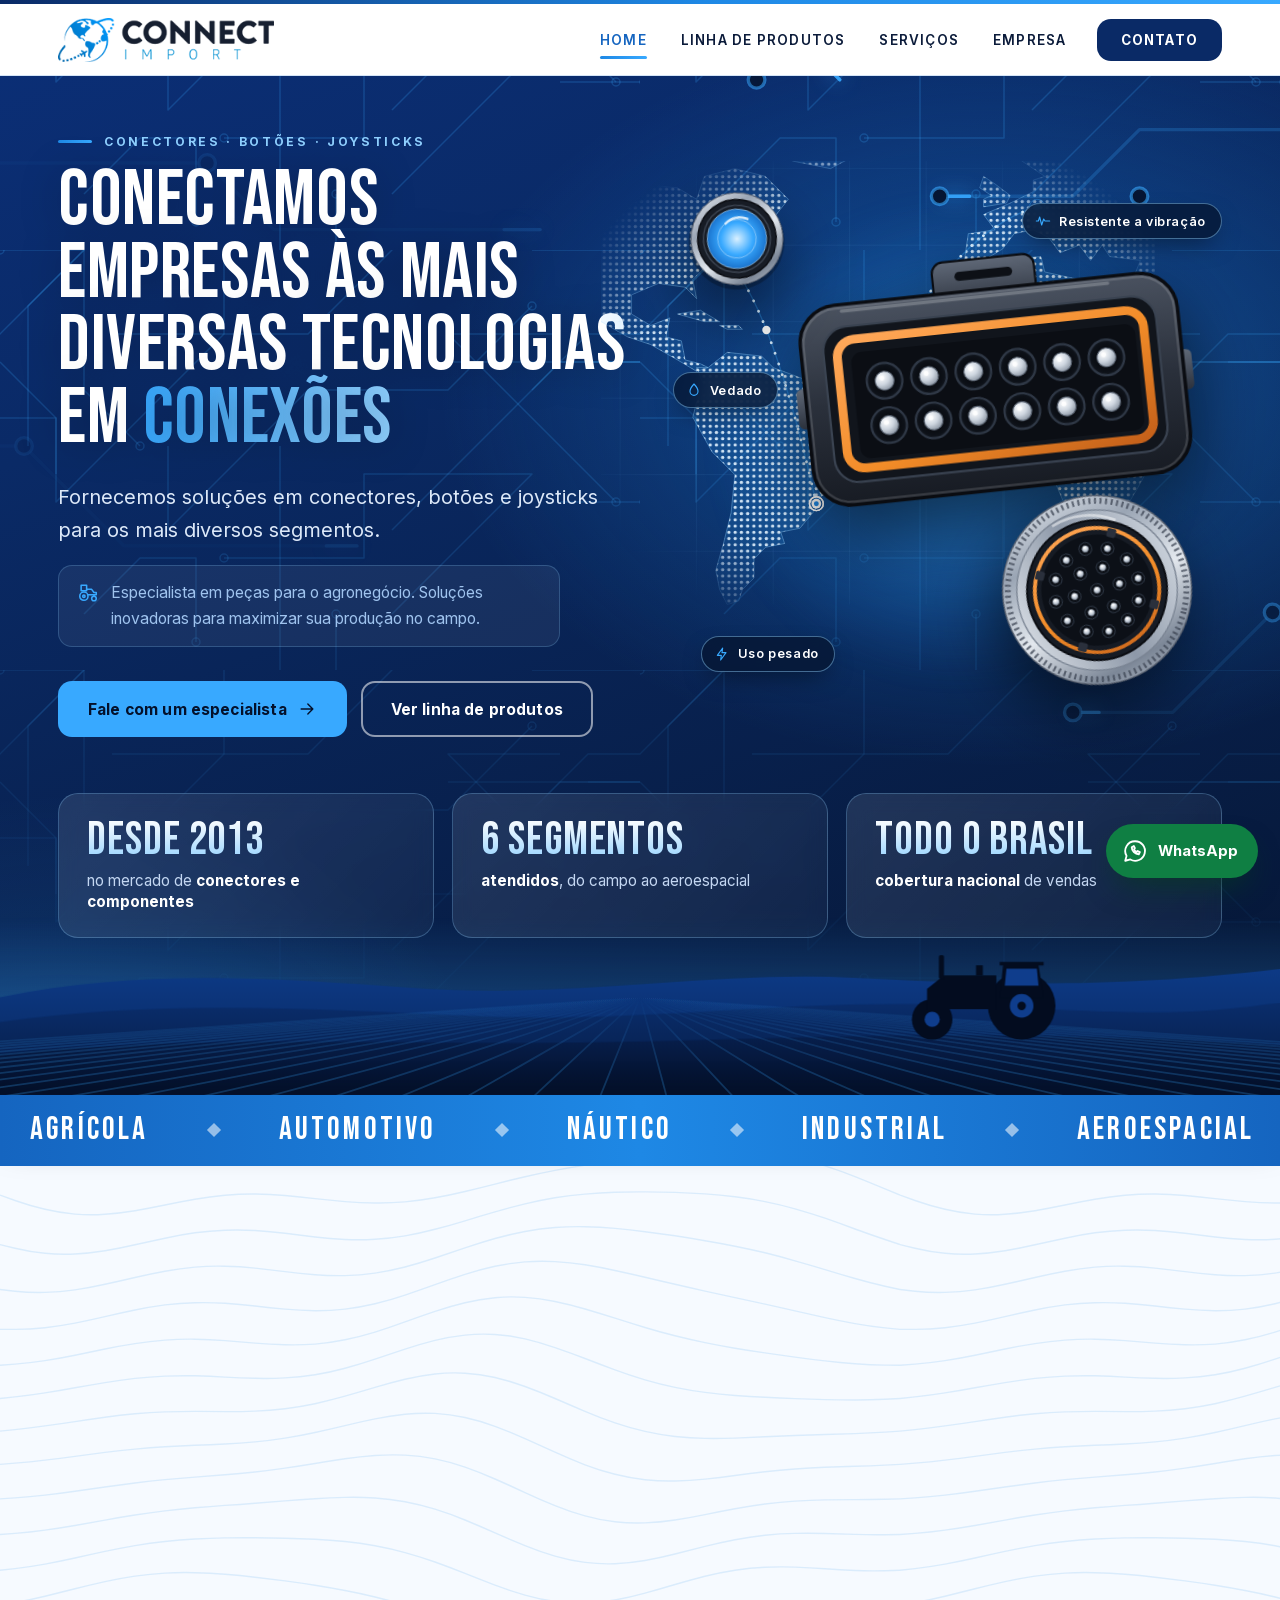
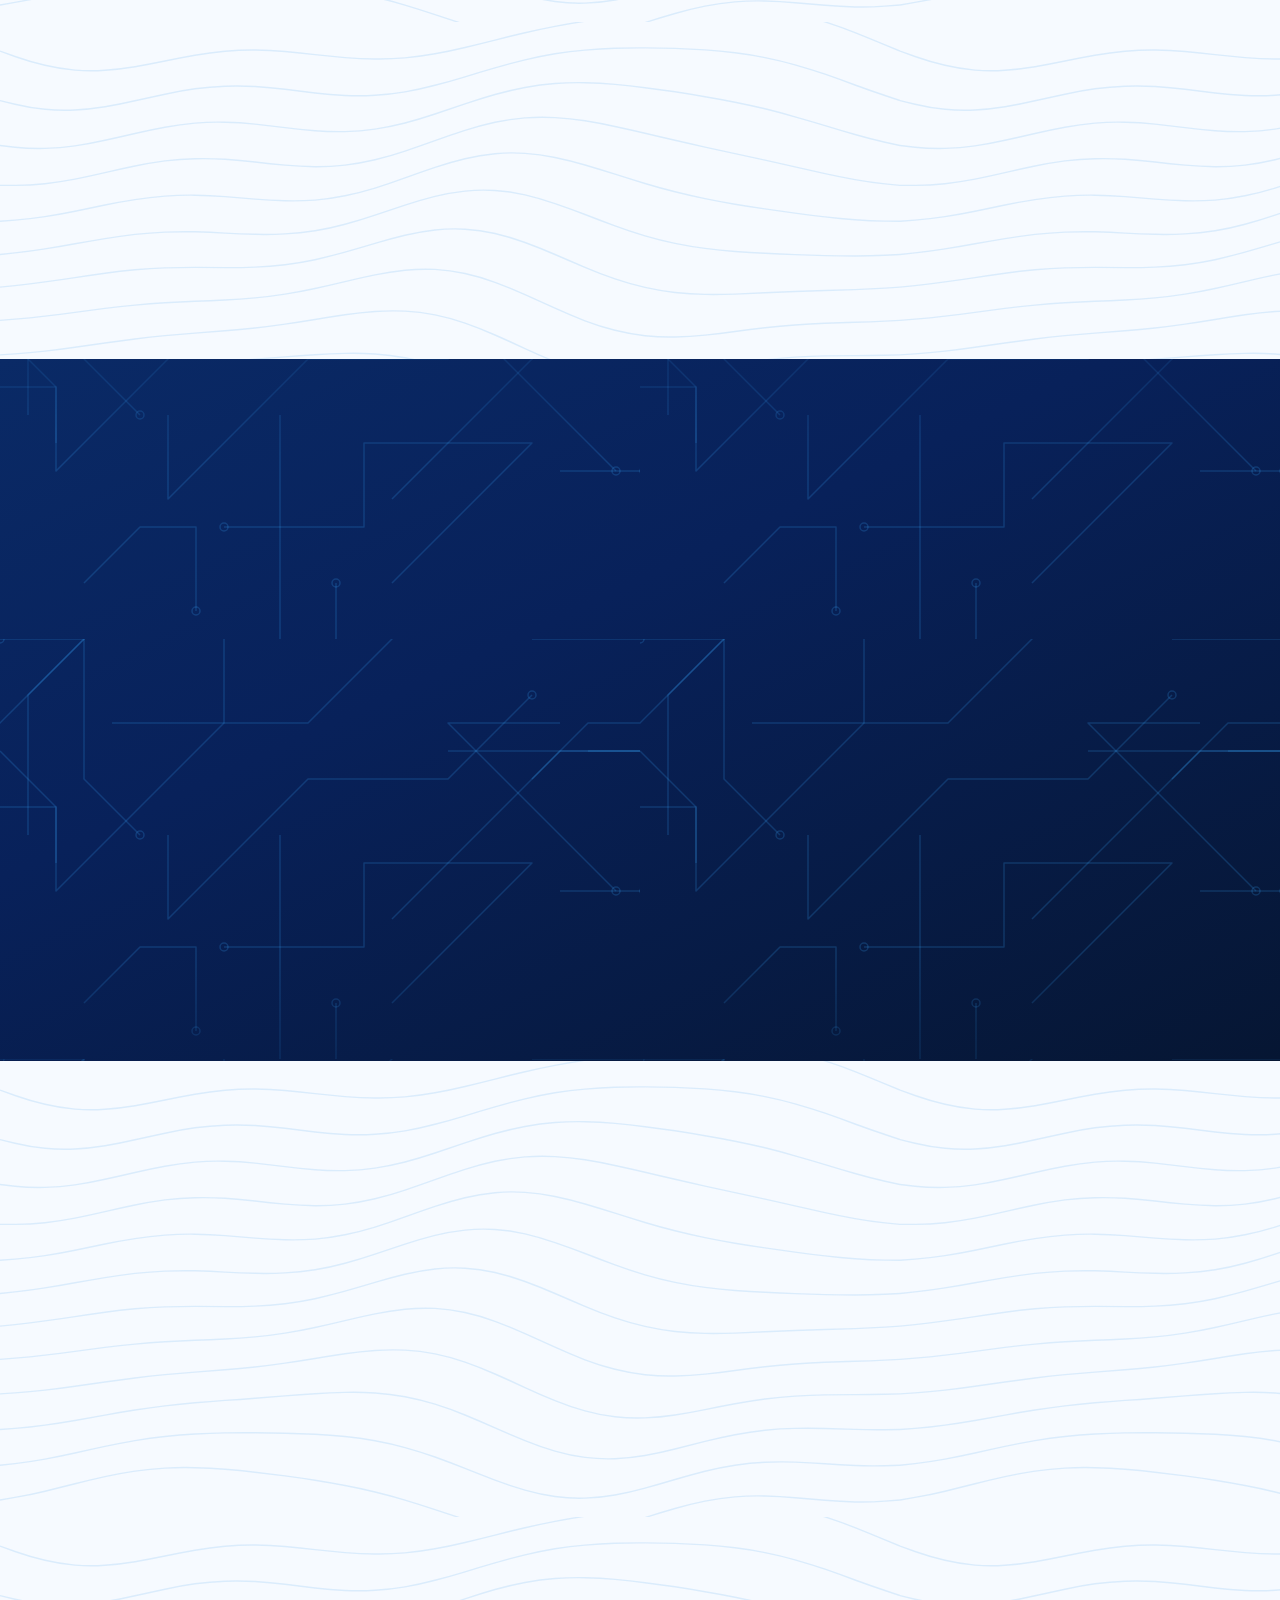
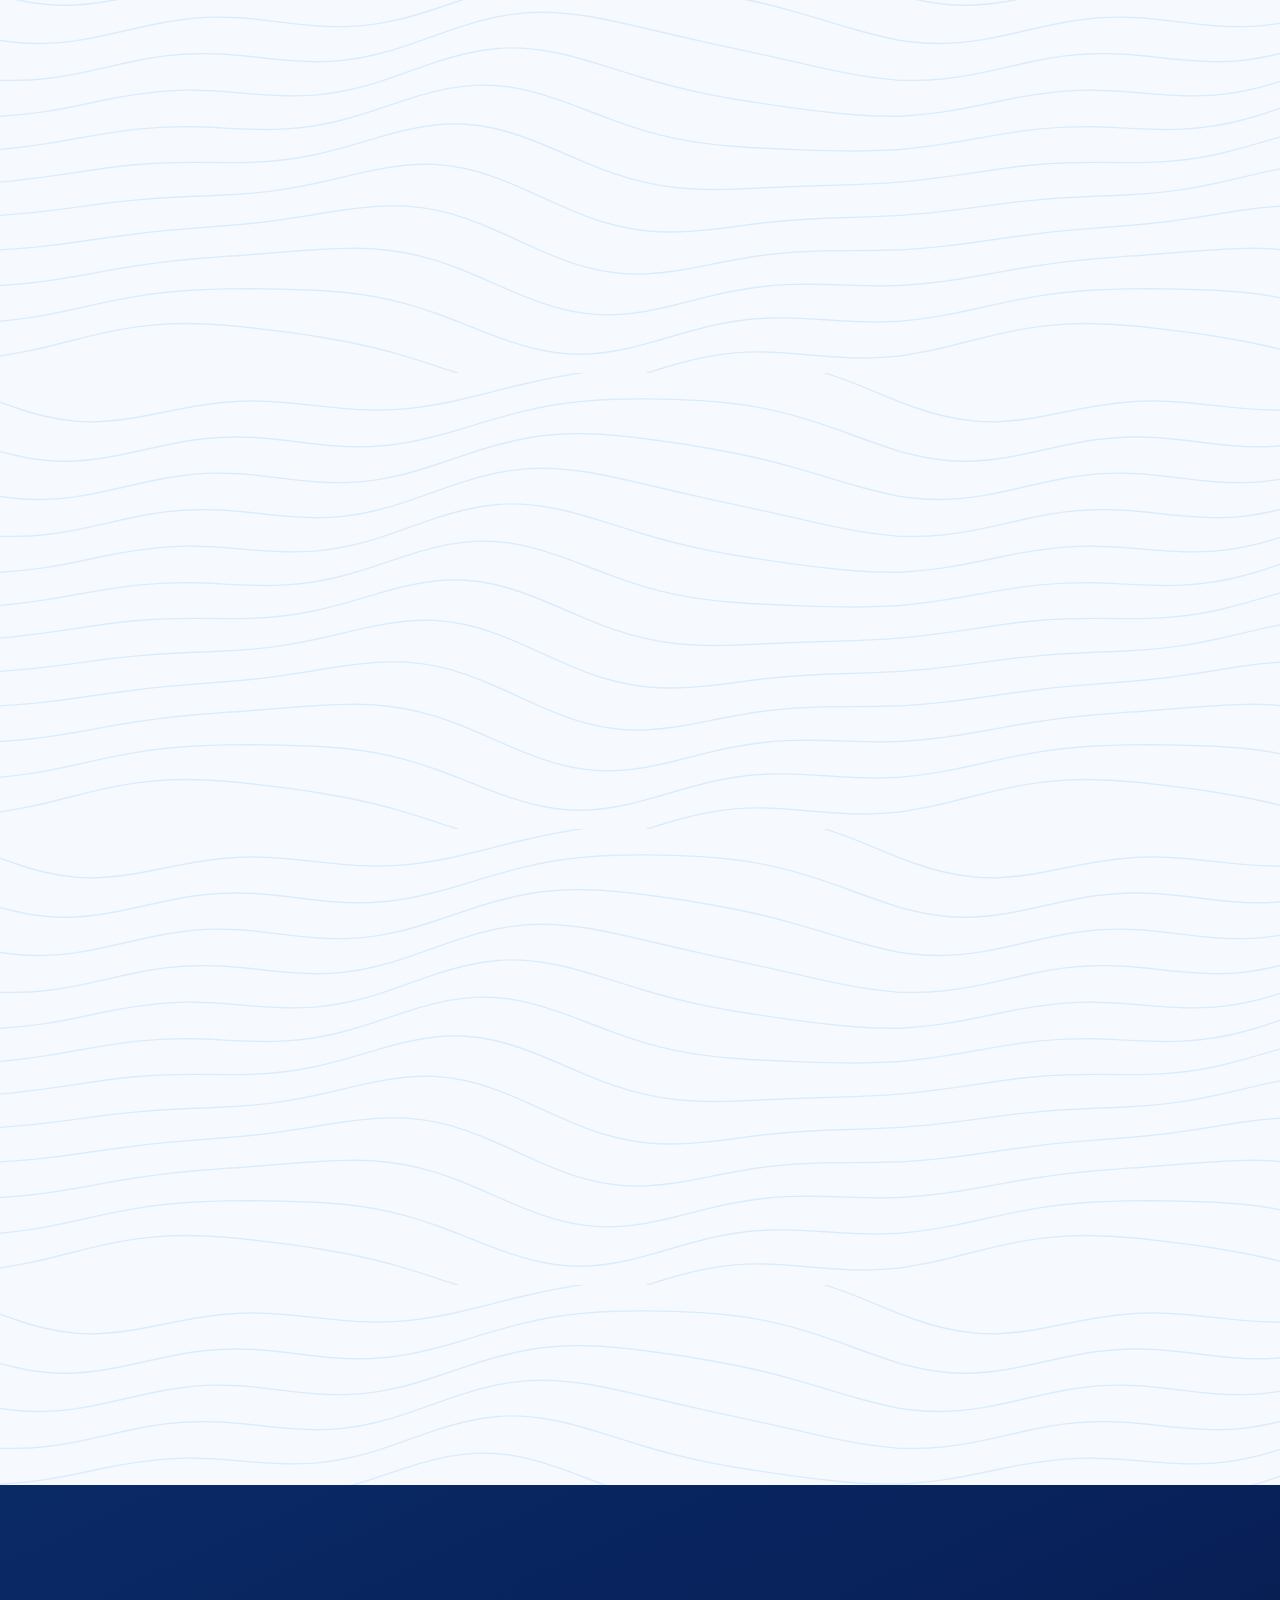
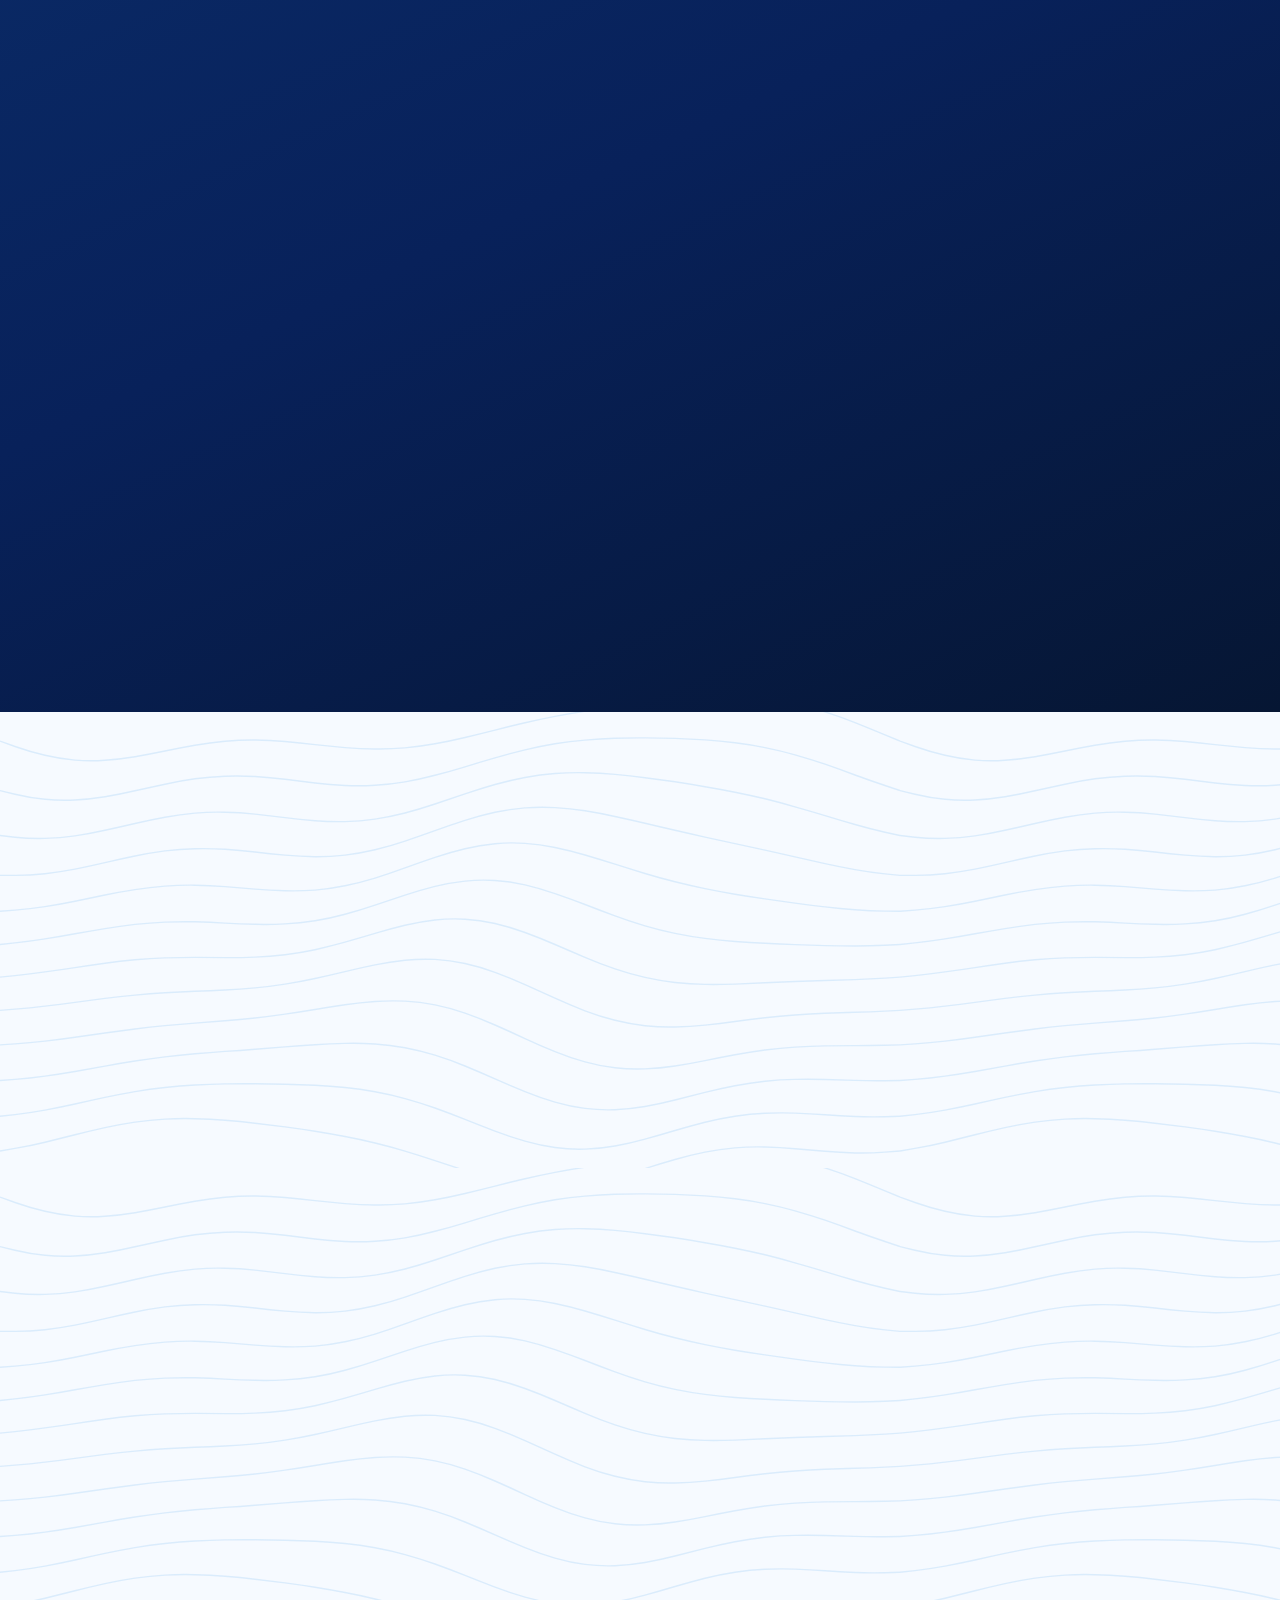
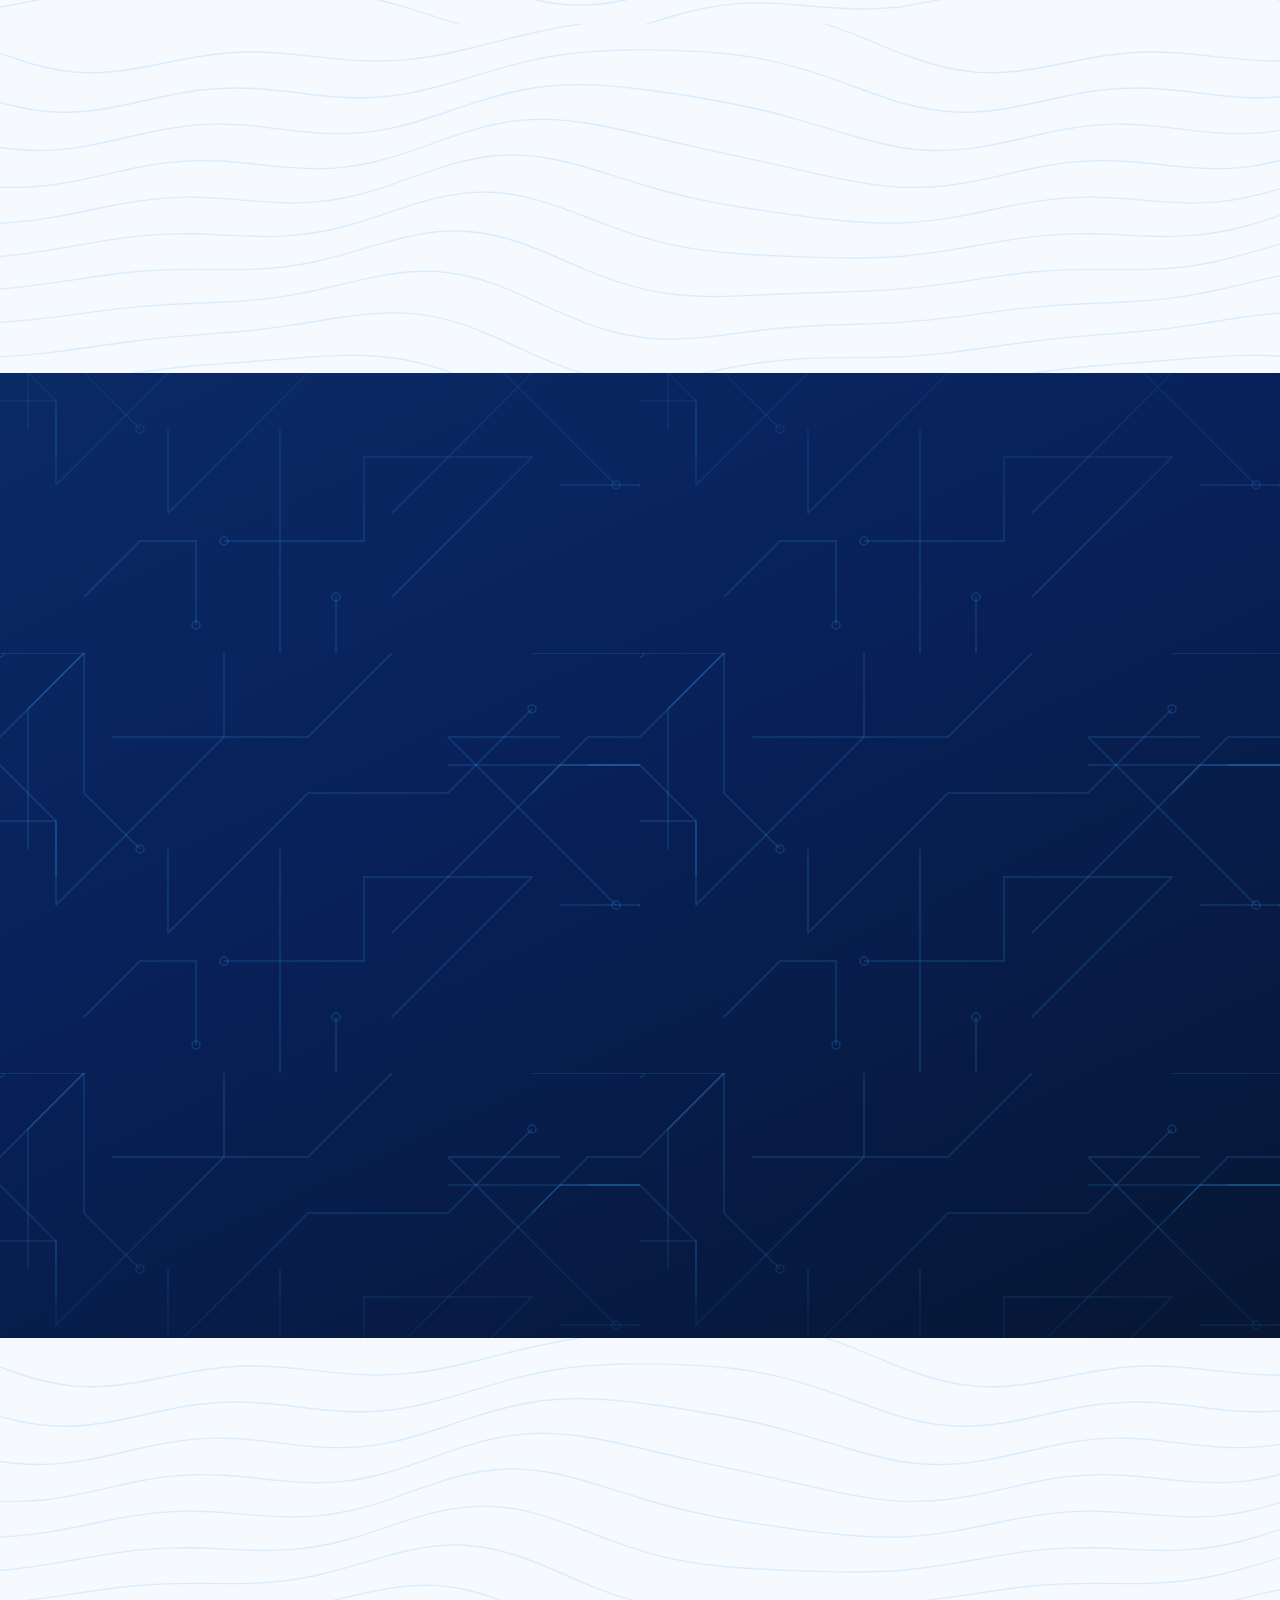
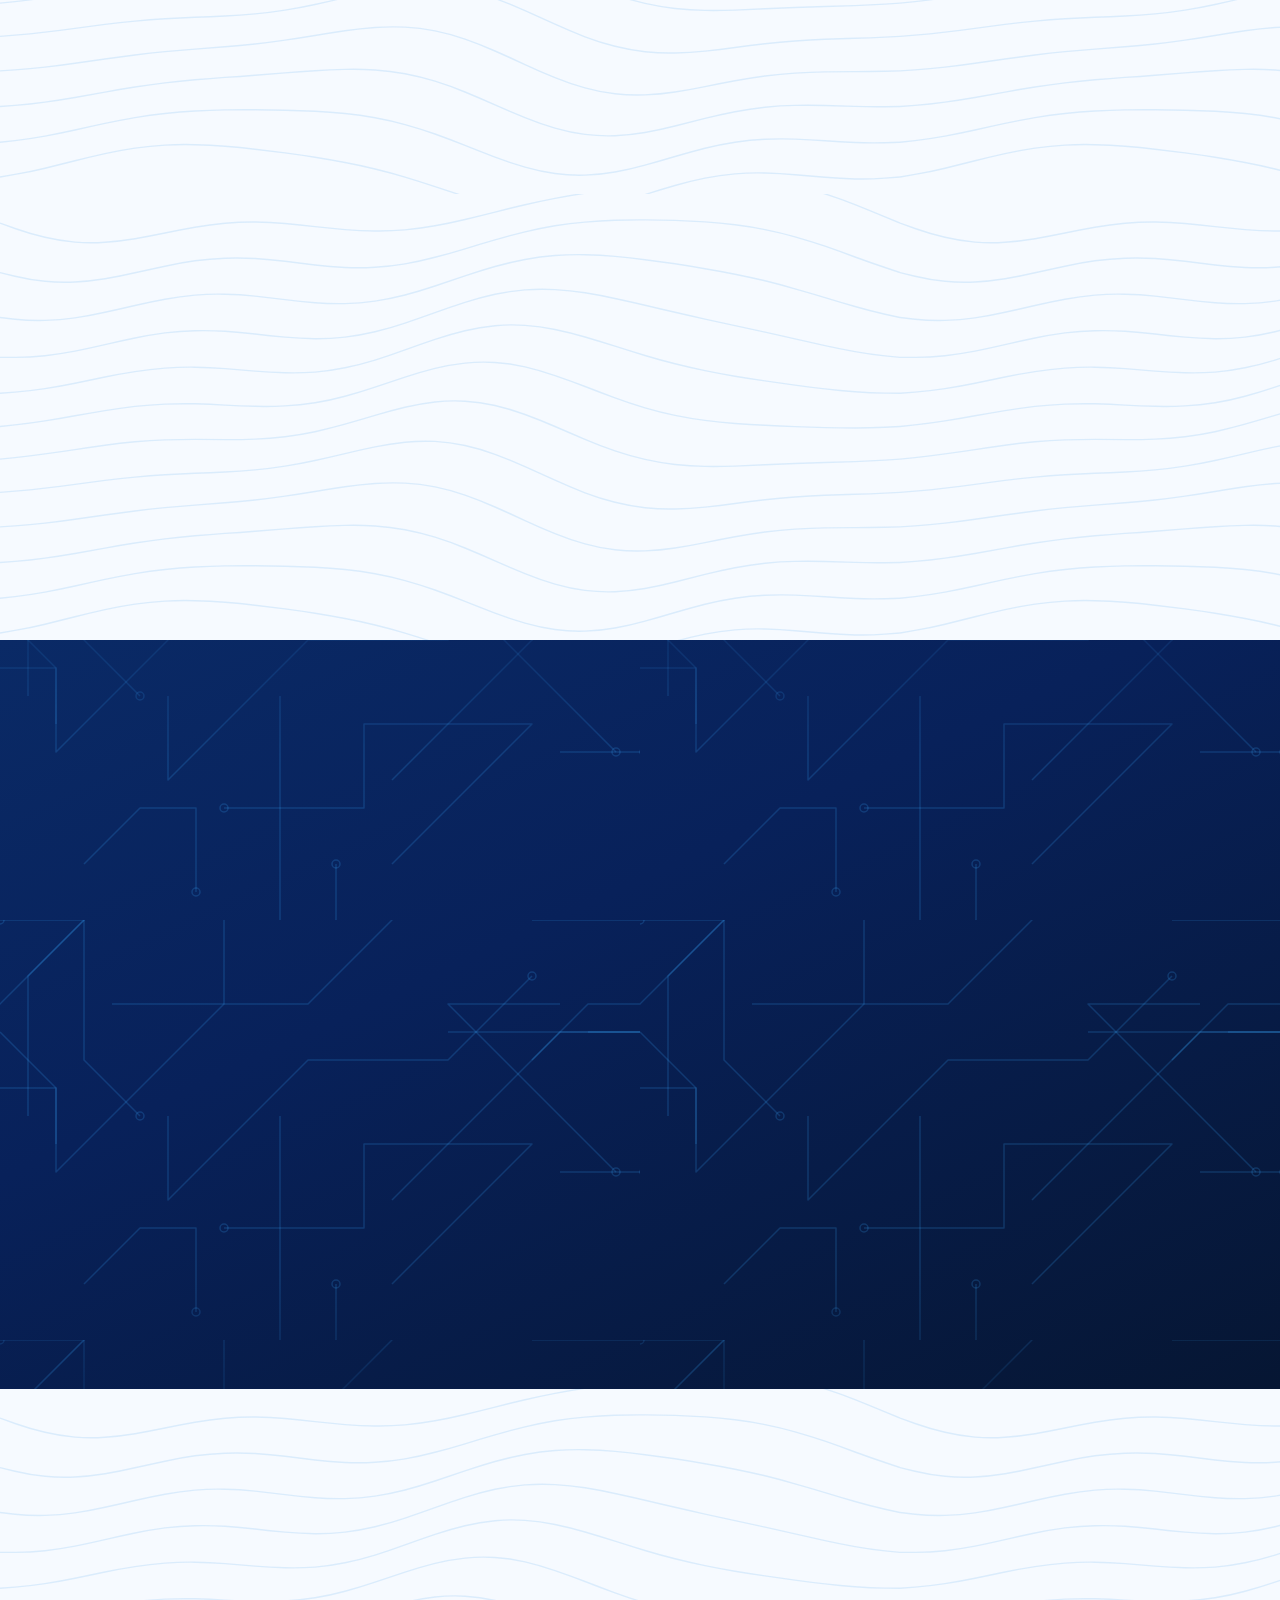
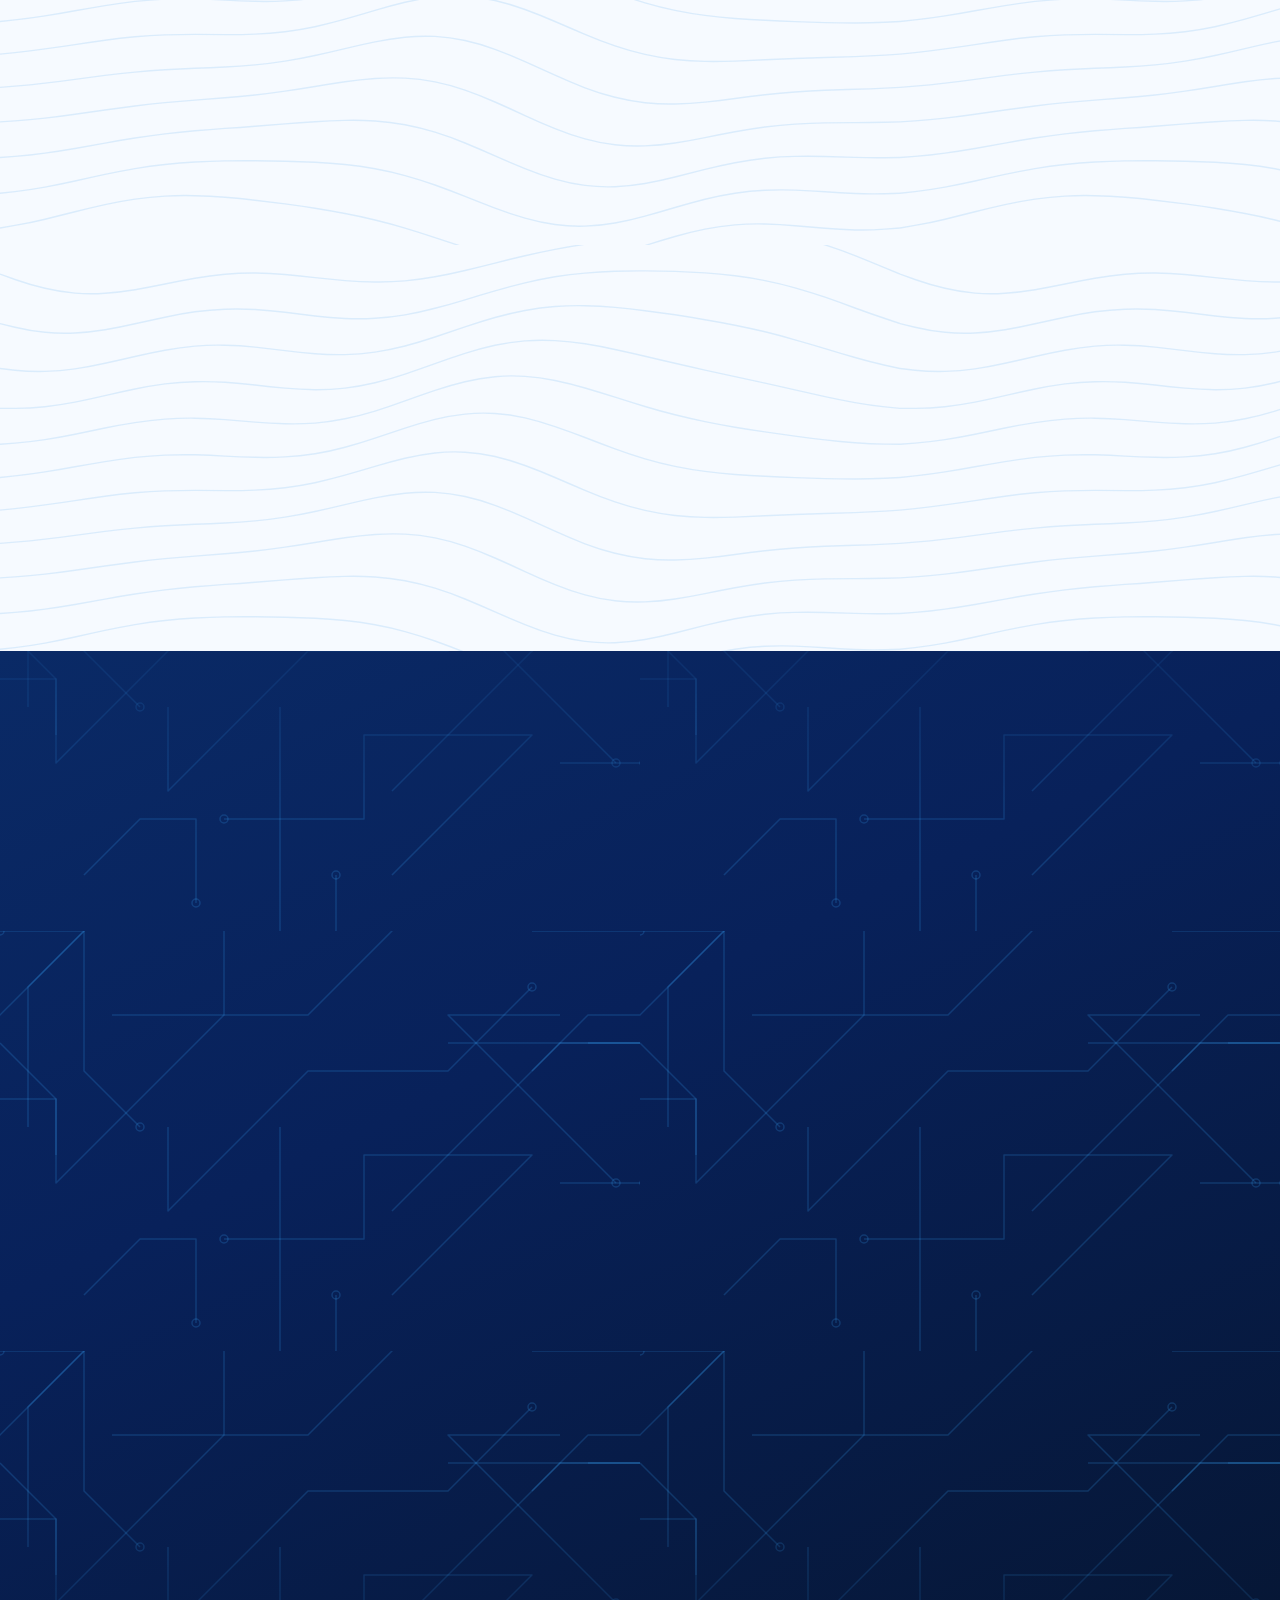
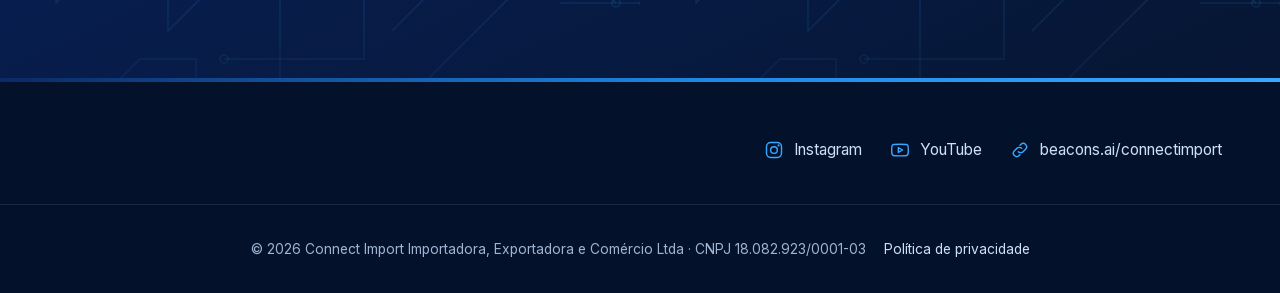
==== index.html @ 34f49bd8 "Site Connect Import" ====
<!DOCTYPE html>
<html lang="pt-BR">
<head>
<meta charset="utf-8">
<meta name="viewport" content="width=device-width, initial-scale=1">
<meta http-equiv="Content-Security-Policy" content="default-src 'self'; script-src 'self'; style-src 'self'; img-src 'self' data:; font-src 'self'; frame-src https://www.youtube-nocookie.com; connect-src 'self'; base-uri 'self'; form-action 'self'; object-src 'none'">
<title>Connect Import | Conectores, botões e joysticks</title>
<meta name="description" content="Conectores, botões e joysticks para agronegócio e indústria. Distribuidor autorizado Deutsch, Amphenol e OTTO. Importação e estoque à pronta entrega.">
<meta name="theme-color" content="#0A2A66">

<link rel="canonical" href="https://connectimport.com.br/">
<meta property="og:url" content="https://connectimport.com.br/">
<meta property="og:site_name" content="Connect Import">
<meta property="og:type" content="website">
<meta property="og:locale" content="pt_BR">
<meta property="og:title" content="Connect Import | Conectores, botões e joysticks">
<meta property="og:description" content="Conectores, botões e joysticks para agrícola, automotivo, náutico, industrial, aeroespacial e militar.">

<meta property="og:image" content="https://connectimport.com.br/assets/og-image.png">
<meta property="og:image:width" content="1200">
<meta property="og:image:height" content="630">
<meta property="og:image:alt" content="Connect Import: conectores elétricos, botões e joysticks para agronegócio e indústria">
<meta property="og:image:type" content="image/png">
<meta name="twitter:card" content="summary_large_image">
<meta name="twitter:title" content="Connect Import | Conectores, botões e joysticks">
<meta name="twitter:description" content="Conectores, botões e joysticks para agronegócio e indústria. Distribuidor autorizado Deutsch, Amphenol e OTTO.">
<meta name="twitter:image" content="https://connectimport.com.br/assets/og-image.png">
<meta name="twitter:image:alt" content="Connect Import: conectores elétricos, botões e joysticks para agronegócio e indústria">
<link rel="icon" type="image/png" sizes="32x32" href="assets/original/favicon-32.png">
<link rel="apple-touch-icon" href="assets/original/favicon-192.png">
<script src="inicio.js"></script>
<link rel="stylesheet" href="style.css">

<script type="application/ld+json">
{
  "@context": "https://schema.org",
  "@type": "Organization",
  "@id": "https://connectimport.com.br/#organizacao",
  "name": "Connect Import",
  "legalName": "Connect Import Importadora, Exportadora e Comércio Ltda",
  "taxID": "18.082.923/0001-03",
  "vatID": "18.082.923/0001-03",
  "url": "https://connectimport.com.br/",
  "logo": {
    "@type": "ImageObject",
    "url": "https://connectimport.com.br/assets/og-image.png",
    "width": 1200,
    "height": 630
  },
  "foundingDate": "2013-05-08",
  "email": "contato@connectimport.com.br",
  "telephone": "+55-48-3024-7159",
  "address": {
    "@type": "PostalAddress",
    "streetAddress": "Rua Joci José Martins, 247, Sala 1303 - Ed. PME Offices Tower",
    "addressLocality": "Palhoça",
    "addressRegion": "SC",
    "postalCode": "88132-148",
    "addressCountry": "BR"
  },
  "sameAs": [
    "https://www.instagram.com/connectimportoficial/",
    "https://www.youtube.com/@ConnectImport",
    "https://beacons.ai/connectimport"
  ]
}
</script>
<script type="application/ld+json">
{
  "@context": "https://schema.org",
  "@type": "WebSite",
  "@id": "https://connectimport.com.br/#site",
  "url": "https://connectimport.com.br/",
  "name": "Connect Import",
  "inLanguage": "pt-BR",
  "publisher": {
    "@id": "https://connectimport.com.br/#organizacao"
  }
}
</script>
<script type="application/ld+json">
{
  "@context": "https://schema.org",
  "@type": "FAQPage",
  "@id": "https://connectimport.com.br/#faq",
  "url": "https://connectimport.com.br/",
  "inLanguage": "pt-BR",
  "mainEntity": [
    {
      "@type": "Question",
      "name": "Posso comprar direto pelo site?",
      "acceptedAnswer": {
        "@type": "Answer",
        "text": "Não trabalhamos com vendas diretas pelo site. Oferecemos um atendimento personalizado para atender a sua demanda com precisão, priorizando sempre um atendimento humanizado."
      }
    },
    {
      "@type": "Question",
      "name": "Vocês vendem produtos originais?",
      "acceptedAnswer": {
        "@type": "Answer",
        "text": "Sim. Somos distribuidores autorizados da Deutsch, da Amphenol e da OTTO, e todos os produtos com os quais trabalhamos têm procedência comprovada."
      }
    },
    {
      "@type": "Question",
      "name": "Qual é o valor do pedido mínimo?",
      "acceptedAnswer": {
        "@type": "Answer",
        "text": "Trabalhamos com um valor mínimo de R$ 500 para propostas comerciais e pedidos de venda."
      }
    },
    {
      "@type": "Question",
      "name": "Vocês importam itens que não estão em estoque?",
      "acceptedAnswer": {
        "@type": "Answer",
        "text": "Sim. Fazemos importações para atender o seu projeto de forma precisa, individual e personalizada, inclusive por conta e ordem. Consulte-nos."
      }
    },
    {
      "@type": "Question",
      "name": "Quais são os meios de pagamento disponíveis?",
      "acceptedAnswer": {
        "@type": "Answer",
        "text": "Trabalhamos com depósito bancário, link de pagamento (cartão de crédito, parcelado em quantas vezes você decidir) e boleto mediante crédito aprovado."
      }
    },
    {
      "@type": "Question",
      "name": "Qual é o prazo de envio?",
      "acceptedAnswer": {
        "@type": "Answer",
        "text": "Agilidade faz parte do nosso atendimento: conseguimos enviar o pedido em até 2 dias úteis após a confirmação da compra. O prazo pode variar conforme o pedido."
      }
    }
  ]
}
</script>

</head>
<body>

<svg width="0" height="0" class="sprite-defs" aria-hidden="true" focusable="false">
<defs>
<linearGradient id="g-body" x1="0" y1="0" x2="0" y2="1"><stop offset="0" stop-color="#4a5260"/><stop offset=".5" stop-color="#2a303b"/><stop offset="1" stop-color="#171b23"/></linearGradient>
<linearGradient id="g-hi" x1="0" y1="0" x2="0" y2="1"><stop offset="0" stop-color="#5f6877"/><stop offset="1" stop-color="#2b313c"/></linearGradient>
<linearGradient id="g-or" x1="0" y1="0" x2="1" y2="1"><stop offset="0" stop-color="#FFA85A"/><stop offset=".55" stop-color="#F28C28"/><stop offset="1" stop-color="#C4601A"/></linearGradient>
<radialGradient id="g-hole" cx=".5" cy=".5" r=".6"><stop offset="0" stop-color="#020306"/><stop offset=".7" stop-color="#0d1118"/><stop offset="1" stop-color="#232a35"/></radialGradient>
<radialGradient id="g-pin" cx=".35" cy=".3" r=".9"><stop offset="0" stop-color="#ffffff"/><stop offset=".45" stop-color="#cdd5df"/><stop offset="1" stop-color="#6f7a89"/></radialGradient>
<linearGradient id="g-metal" x1="0" y1="0" x2="1" y2="1"><stop offset="0" stop-color="#f1f4f8"/><stop offset=".3" stop-color="#9aa5b4"/><stop offset=".55" stop-color="#e3e8ee"/><stop offset=".8" stop-color="#7c8797"/><stop offset="1" stop-color="#c9d0da"/></linearGradient>
<linearGradient id="g-metal2" x1="1" y1="0" x2="0" y2="1"><stop offset="0" stop-color="#dfe5ec"/><stop offset=".5" stop-color="#8d98a8"/><stop offset="1" stop-color="#e9edf2"/></linearGradient>
<linearGradient id="g-grip" x1="0" y1="0" x2="1" y2="0"><stop offset="0" stop-color="#171b23"/><stop offset=".35" stop-color="#3b4350"/><stop offset=".7" stop-color="#232933"/><stop offset="1" stop-color="#12151b"/></linearGradient>
<radialGradient id="g-red" cx=".35" cy=".3" r=".9"><stop offset="0" stop-color="#ff7b66"/><stop offset=".5" stop-color="#d4301f"/><stop offset="1" stop-color="#8d1710"/></radialGradient>
<radialGradient id="g-glow" cx=".5" cy=".5" r=".6"><stop offset="0" stop-color="#d9f0ff"/><stop offset=".45" stop-color="#38A9FF"/><stop offset="1" stop-color="#0d5cb8"/></radialGradient>
<linearGradient id="g-steel" x1="0" y1="0" x2="1" y2="0"><stop offset="0" stop-color="#2a3f6b"/><stop offset=".5" stop-color="#5b7bb5"/><stop offset="1" stop-color="#1f3358"/></linearGradient>
</defs><symbol id="s-dt12" viewBox="0 0 368 228"><rect x="6" y="106.0" width="14" height="36" rx="5" fill="url(#g-hi)"/><rect x="348" y="106.0" width="14" height="36" rx="5" fill="url(#g-hi)"/><rect x="138.0" y="6" width="92" height="44" rx="10" fill="url(#g-hi)" stroke="#0a0c11" stroke-width="2"/><rect x="158.0" y="16" width="52" height="8" rx="4" fill="#0d1016"/><rect x="14" y="34" width="340" height="180" rx="34" fill="url(#g-body)" stroke="#0a0c11" stroke-width="3"/><rect x="17" y="37" width="334" height="174" rx="31" fill="none" stroke="#fff" stroke-opacity=".14" stroke-width="2"/><rect x="34" y="54" width="300" height="140" rx="22" fill="#11151c" stroke="#3a4351" stroke-width="2"/><rect x="46" y="66" width="276" height="116" rx="16" fill="none" stroke="url(#g-or)" stroke-width="8"/><rect x="58" y="78" width="256" height="96" rx="10" fill="#0b0e14"/><circle cx="86.0" cy="106.0" r="16" fill="url(#g-hole)" stroke="#2f3846" stroke-width="2"/><circle cx="86.0" cy="106.0" r="8.5" fill="url(#g-pin)" stroke="#5a6472" stroke-width="1"/><circle cx="83.8" cy="103.6" r="2.2" fill="#fff" fill-opacity=".85"/><circle cx="126.0" cy="106.0" r="16" fill="url(#g-hole)" stroke="#2f3846" stroke-width="2"/><circle cx="126.0" cy="106.0" r="8.5" fill="url(#g-pin)" stroke="#5a6472" stroke-width="1"/><circle cx="123.8" cy="103.6" r="2.2" fill="#fff" fill-opacity=".85"/><circle cx="166.0" cy="106.0" r="16" fill="url(#g-hole)" stroke="#2f3846" stroke-width="2"/><circle cx="166.0" cy="106.0" r="8.5" fill="url(#g-pin)" stroke="#5a6472" stroke-width="1"/><circle cx="163.8" cy="103.6" r="2.2" fill="#fff" fill-opacity=".85"/><circle cx="206.0" cy="106.0" r="16" fill="url(#g-hole)" stroke="#2f3846" stroke-width="2"/><circle cx="206.0" cy="106.0" r="8.5" fill="url(#g-pin)" stroke="#5a6472" stroke-width="1"/><circle cx="203.8" cy="103.6" r="2.2" fill="#fff" fill-opacity=".85"/><circle cx="246.0" cy="106.0" r="16" fill="url(#g-hole)" stroke="#2f3846" stroke-width="2"/><circle cx="246.0" cy="106.0" r="8.5" fill="url(#g-pin)" stroke="#5a6472" stroke-width="1"/><circle cx="243.8" cy="103.6" r="2.2" fill="#fff" fill-opacity=".85"/><circle cx="286.0" cy="106.0" r="16" fill="url(#g-hole)" stroke="#2f3846" stroke-width="2"/><circle cx="286.0" cy="106.0" r="8.5" fill="url(#g-pin)" stroke="#5a6472" stroke-width="1"/><circle cx="283.8" cy="103.6" r="2.2" fill="#fff" fill-opacity=".85"/><circle cx="86.0" cy="146.0" r="16" fill="url(#g-hole)" stroke="#2f3846" stroke-width="2"/><circle cx="86.0" cy="146.0" r="8.5" fill="url(#g-pin)" stroke="#5a6472" stroke-width="1"/><circle cx="83.8" cy="143.6" r="2.2" fill="#fff" fill-opacity=".85"/><circle cx="126.0" cy="146.0" r="16" fill="url(#g-hole)" stroke="#2f3846" stroke-width="2"/><circle cx="126.0" cy="146.0" r="8.5" fill="url(#g-pin)" stroke="#5a6472" stroke-width="1"/><circle cx="123.8" cy="143.6" r="2.2" fill="#fff" fill-opacity=".85"/><circle cx="166.0" cy="146.0" r="16" fill="url(#g-hole)" stroke="#2f3846" stroke-width="2"/><circle cx="166.0" cy="146.0" r="8.5" fill="url(#g-pin)" stroke="#5a6472" stroke-width="1"/><circle cx="163.8" cy="143.6" r="2.2" fill="#fff" fill-opacity=".85"/><circle cx="206.0" cy="146.0" r="16" fill="url(#g-hole)" stroke="#2f3846" stroke-width="2"/><circle cx="206.0" cy="146.0" r="8.5" fill="url(#g-pin)" stroke="#5a6472" stroke-width="1"/><circle cx="203.8" cy="143.6" r="2.2" fill="#fff" fill-opacity=".85"/><circle cx="246.0" cy="146.0" r="16" fill="url(#g-hole)" stroke="#2f3846" stroke-width="2"/><circle cx="246.0" cy="146.0" r="8.5" fill="url(#g-pin)" stroke="#5a6472" stroke-width="1"/><circle cx="243.8" cy="143.6" r="2.2" fill="#fff" fill-opacity=".85"/><circle cx="286.0" cy="146.0" r="16" fill="url(#g-hole)" stroke="#2f3846" stroke-width="2"/><circle cx="286.0" cy="146.0" r="8.5" fill="url(#g-pin)" stroke="#5a6472" stroke-width="1"/><circle cx="283.8" cy="143.6" r="2.2" fill="#fff" fill-opacity=".85"/><path d="M54 40H294" stroke="#fff" stroke-opacity=".22" stroke-width="3" stroke-linecap="round"/></symbol><symbol id="s-dt8" viewBox="0 0 288 228"><rect x="6" y="106.0" width="14" height="36" rx="5" fill="url(#g-hi)"/><rect x="268" y="106.0" width="14" height="36" rx="5" fill="url(#g-hi)"/><rect x="98.0" y="6" width="92" height="44" rx="10" fill="url(#g-hi)" stroke="#0a0c11" stroke-width="2"/><rect x="118.0" y="16" width="52" height="8" rx="4" fill="#0d1016"/><rect x="14" y="34" width="260" height="180" rx="34" fill="url(#g-body)" stroke="#0a0c11" stroke-width="3"/><rect x="17" y="37" width="254" height="174" rx="31" fill="none" stroke="#fff" stroke-opacity=".14" stroke-width="2"/><rect x="34" y="54" width="220" height="140" rx="22" fill="#11151c" stroke="#3a4351" stroke-width="2"/><rect x="46" y="66" width="196" height="116" rx="16" fill="none" stroke="url(#g-or)" stroke-width="8"/><rect x="58" y="78" width="176" height="96" rx="10" fill="#0b0e14"/><circle cx="86.0" cy="106.0" r="16" fill="url(#g-hole)" stroke="#2f3846" stroke-width="2"/><circle cx="86.0" cy="106.0" r="8.5" fill="url(#g-pin)" stroke="#5a6472" stroke-width="1"/><circle cx="83.8" cy="103.6" r="2.2" fill="#fff" fill-opacity=".85"/><circle cx="126.0" cy="106.0" r="16" fill="url(#g-hole)" stroke="#2f3846" stroke-width="2"/><circle cx="126.0" cy="106.0" r="8.5" fill="url(#g-pin)" stroke="#5a6472" stroke-width="1"/><circle cx="123.8" cy="103.6" r="2.2" fill="#fff" fill-opacity=".85"/><circle cx="166.0" cy="106.0" r="16" fill="url(#g-hole)" stroke="#2f3846" stroke-width="2"/><circle cx="166.0" cy="106.0" r="8.5" fill="url(#g-pin)" stroke="#5a6472" stroke-width="1"/><circle cx="163.8" cy="103.6" r="2.2" fill="#fff" fill-opacity=".85"/><circle cx="206.0" cy="106.0" r="16" fill="url(#g-hole)" stroke="#2f3846" stroke-width="2"/><circle cx="206.0" cy="106.0" r="8.5" fill="url(#g-pin)" stroke="#5a6472" stroke-width="1"/><circle cx="203.8" cy="103.6" r="2.2" fill="#fff" fill-opacity=".85"/><circle cx="86.0" cy="146.0" r="16" fill="url(#g-hole)" stroke="#2f3846" stroke-width="2"/><circle cx="86.0" cy="146.0" r="8.5" fill="url(#g-pin)" stroke="#5a6472" stroke-width="1"/><circle cx="83.8" cy="143.6" r="2.2" fill="#fff" fill-opacity=".85"/><circle cx="126.0" cy="146.0" r="16" fill="url(#g-hole)" stroke="#2f3846" stroke-width="2"/><circle cx="126.0" cy="146.0" r="8.5" fill="url(#g-pin)" stroke="#5a6472" stroke-width="1"/><circle cx="123.8" cy="143.6" r="2.2" fill="#fff" fill-opacity=".85"/><circle cx="166.0" cy="146.0" r="16" fill="url(#g-hole)" stroke="#2f3846" stroke-width="2"/><circle cx="166.0" cy="146.0" r="8.5" fill="url(#g-pin)" stroke="#5a6472" stroke-width="1"/><circle cx="163.8" cy="143.6" r="2.2" fill="#fff" fill-opacity=".85"/><circle cx="206.0" cy="146.0" r="16" fill="url(#g-hole)" stroke="#2f3846" stroke-width="2"/><circle cx="206.0" cy="146.0" r="8.5" fill="url(#g-pin)" stroke="#5a6472" stroke-width="1"/><circle cx="203.8" cy="143.6" r="2.2" fill="#fff" fill-opacity=".85"/><path d="M54 40H214" stroke="#fff" stroke-opacity=".22" stroke-width="3" stroke-linecap="round"/></symbol><symbol id="s-dt2" viewBox="0 0 208 188"><rect x="6" y="86.0" width="14" height="36" rx="5" fill="url(#g-hi)"/><rect x="188" y="86.0" width="14" height="36" rx="5" fill="url(#g-hi)"/><rect x="58.0" y="6" width="92" height="44" rx="10" fill="url(#g-hi)" stroke="#0a0c11" stroke-width="2"/><rect x="78.0" y="16" width="52" height="8" rx="4" fill="#0d1016"/><rect x="14" y="34" width="180" height="140" rx="34" fill="url(#g-body)" stroke="#0a0c11" stroke-width="3"/><rect x="17" y="37" width="174" height="134" rx="31" fill="none" stroke="#fff" stroke-opacity=".14" stroke-width="2"/><rect x="34" y="54" width="140" height="100" rx="22" fill="#11151c" stroke="#3a4351" stroke-width="2"/><rect x="46" y="66" width="116" height="76" rx="16" fill="none" stroke="url(#g-or)" stroke-width="8"/><rect x="58" y="78" width="96" height="56" rx="10" fill="#0b0e14"/><circle cx="86.0" cy="106.0" r="16" fill="url(#g-hole)" stroke="#2f3846" stroke-width="2"/><circle cx="86.0" cy="106.0" r="8.5" fill="url(#g-pin)" stroke="#5a6472" stroke-width="1"/><circle cx="83.8" cy="103.6" r="2.2" fill="#fff" fill-opacity=".85"/><circle cx="126.0" cy="106.0" r="16" fill="url(#g-hole)" stroke="#2f3846" stroke-width="2"/><circle cx="126.0" cy="106.0" r="8.5" fill="url(#g-pin)" stroke="#5a6472" stroke-width="1"/><circle cx="123.8" cy="103.6" r="2.2" fill="#fff" fill-opacity=".85"/><path d="M54 40H134" stroke="#fff" stroke-opacity=".22" stroke-width="3" stroke-linecap="round"/></symbol><symbol id="s-dt6" viewBox="0 0 248 228"><rect x="6" y="106.0" width="14" height="36" rx="5" fill="url(#g-hi)"/><rect x="228" y="106.0" width="14" height="36" rx="5" fill="url(#g-hi)"/><rect x="78.0" y="6" width="92" height="44" rx="10" fill="url(#g-hi)" stroke="#0a0c11" stroke-width="2"/><rect x="98.0" y="16" width="52" height="8" rx="4" fill="#0d1016"/><rect x="14" y="34" width="220" height="180" rx="34" fill="url(#g-body)" stroke="#0a0c11" stroke-width="3"/><rect x="17" y="37" width="214" height="174" rx="31" fill="none" stroke="#fff" stroke-opacity=".14" stroke-width="2"/><rect x="34" y="54" width="180" height="140" rx="22" fill="#11151c" stroke="#3a4351" stroke-width="2"/><rect x="46" y="66" width="156" height="116" rx="16" fill="none" stroke="url(#g-or)" stroke-width="8"/><rect x="58" y="78" width="136" height="96" rx="10" fill="#0b0e14"/><circle cx="86.0" cy="106.0" r="16" fill="url(#g-hole)" stroke="#2f3846" stroke-width="2"/><circle cx="86.0" cy="106.0" r="8.5" fill="url(#g-pin)" stroke="#5a6472" stroke-width="1"/><circle cx="83.8" cy="103.6" r="2.2" fill="#fff" fill-opacity=".85"/><circle cx="126.0" cy="106.0" r="16" fill="url(#g-hole)" stroke="#2f3846" stroke-width="2"/><circle cx="126.0" cy="106.0" r="8.5" fill="url(#g-pin)" stroke="#5a6472" stroke-width="1"/><circle cx="123.8" cy="103.6" r="2.2" fill="#fff" fill-opacity=".85"/><circle cx="166.0" cy="106.0" r="16" fill="url(#g-hole)" stroke="#2f3846" stroke-width="2"/><circle cx="166.0" cy="106.0" r="8.5" fill="url(#g-pin)" stroke="#5a6472" stroke-width="1"/><circle cx="163.8" cy="103.6" r="2.2" fill="#fff" fill-opacity=".85"/><circle cx="86.0" cy="146.0" r="16" fill="url(#g-hole)" stroke="#2f3846" stroke-width="2"/><circle cx="86.0" cy="146.0" r="8.5" fill="url(#g-pin)" stroke="#5a6472" stroke-width="1"/><circle cx="83.8" cy="143.6" r="2.2" fill="#fff" fill-opacity=".85"/><circle cx="126.0" cy="146.0" r="16" fill="url(#g-hole)" stroke="#2f3846" stroke-width="2"/><circle cx="126.0" cy="146.0" r="8.5" fill="url(#g-pin)" stroke="#5a6472" stroke-width="1"/><circle cx="123.8" cy="143.6" r="2.2" fill="#fff" fill-opacity=".85"/><circle cx="166.0" cy="146.0" r="16" fill="url(#g-hole)" stroke="#2f3846" stroke-width="2"/><circle cx="166.0" cy="146.0" r="8.5" fill="url(#g-pin)" stroke="#5a6472" stroke-width="1"/><circle cx="163.8" cy="143.6" r="2.2" fill="#fff" fill-opacity=".85"/><path d="M54 40H174" stroke="#fff" stroke-opacity=".22" stroke-width="3" stroke-linecap="round"/></symbol><symbol id="s-circ" viewBox="0 0 300 300"><circle cx="150" cy="150" r="146" fill="url(#g-metal)" stroke="#59616f" stroke-width="2"/><circle cx="150" cy="150" r="138" fill="none" stroke="#3d4553" stroke-width="9" stroke-dasharray="3.2 5.4" stroke-opacity=".75"/><circle cx="150" cy="150" r="124" fill="url(#g-metal2)" stroke="#7a8493" stroke-width="2"/><circle cx="150" cy="150" r="108" fill="#161b24" stroke="#0a0c11" stroke-width="3"/><circle cx="150" cy="150" r="96" fill="none" stroke="url(#g-or)" stroke-width="6"/><circle cx="150" cy="150" r="86" fill="#0c1017"/><rect x="143" y="52" width="14" height="14" rx="3" fill="#2a303c" transform="rotate(0 150 150)"/><rect x="143" y="52" width="14" height="14" rx="3" fill="#2a303c" transform="rotate(90 150 150)"/><rect x="143" y="52" width="14" height="14" rx="3" fill="#2a303c" transform="rotate(180 150 150)"/><rect x="143" y="52" width="14" height="14" rx="3" fill="#2a303c" transform="rotate(270 150 150)"/><circle cx="150.0" cy="150.0" r="10" fill="url(#g-hole)" stroke="#2f3846" stroke-width="1.5"/><circle cx="150.0" cy="150.0" r="5.2" fill="url(#g-pin)" stroke="#5a6472" stroke-width=".8"/><circle cx="148.6" cy="148.5" r="1.4" fill="#fff" fill-opacity=".85"/><circle cx="181.2" cy="168.0" r="10" fill="url(#g-hole)" stroke="#2f3846" stroke-width="1.5"/><circle cx="181.2" cy="168.0" r="5.2" fill="url(#g-pin)" stroke="#5a6472" stroke-width=".8"/><circle cx="179.8" cy="166.5" r="1.4" fill="#fff" fill-opacity=".85"/><circle cx="150.0" cy="186.0" r="10" fill="url(#g-hole)" stroke="#2f3846" stroke-width="1.5"/><circle cx="150.0" cy="186.0" r="5.2" fill="url(#g-pin)" stroke="#5a6472" stroke-width=".8"/><circle cx="148.6" cy="184.5" r="1.4" fill="#fff" fill-opacity=".85"/><circle cx="118.8" cy="168.0" r="10" fill="url(#g-hole)" stroke="#2f3846" stroke-width="1.5"/><circle cx="118.8" cy="168.0" r="5.2" fill="url(#g-pin)" stroke="#5a6472" stroke-width=".8"/><circle cx="117.4" cy="166.5" r="1.4" fill="#fff" fill-opacity=".85"/><circle cx="118.8" cy="132.0" r="10" fill="url(#g-hole)" stroke="#2f3846" stroke-width="1.5"/><circle cx="118.8" cy="132.0" r="5.2" fill="url(#g-pin)" stroke="#5a6472" stroke-width=".8"/><circle cx="117.4" cy="130.5" r="1.4" fill="#fff" fill-opacity=".85"/><circle cx="150.0" cy="114.0" r="10" fill="url(#g-hole)" stroke="#2f3846" stroke-width="1.5"/><circle cx="150.0" cy="114.0" r="5.2" fill="url(#g-pin)" stroke="#5a6472" stroke-width=".8"/><circle cx="148.6" cy="112.5" r="1.4" fill="#fff" fill-opacity=".85"/><circle cx="181.2" cy="132.0" r="10" fill="url(#g-hole)" stroke="#2f3846" stroke-width="1.5"/><circle cx="181.2" cy="132.0" r="5.2" fill="url(#g-pin)" stroke="#5a6472" stroke-width=".8"/><circle cx="179.8" cy="130.5" r="1.4" fill="#fff" fill-opacity=".85"/><circle cx="216.0" cy="150.0" r="10" fill="url(#g-hole)" stroke="#2f3846" stroke-width="1.5"/><circle cx="216.0" cy="150.0" r="5.2" fill="url(#g-pin)" stroke="#5a6472" stroke-width=".8"/><circle cx="214.6" cy="148.5" r="1.4" fill="#fff" fill-opacity=".85"/><circle cx="207.2" cy="183.0" r="10" fill="url(#g-hole)" stroke="#2f3846" stroke-width="1.5"/><circle cx="207.2" cy="183.0" r="5.2" fill="url(#g-pin)" stroke="#5a6472" stroke-width=".8"/><circle cx="205.8" cy="181.5" r="1.4" fill="#fff" fill-opacity=".85"/><circle cx="183.0" cy="207.2" r="10" fill="url(#g-hole)" stroke="#2f3846" stroke-width="1.5"/><circle cx="183.0" cy="207.2" r="5.2" fill="url(#g-pin)" stroke="#5a6472" stroke-width=".8"/><circle cx="181.6" cy="205.7" r="1.4" fill="#fff" fill-opacity=".85"/><circle cx="150.0" cy="216.0" r="10" fill="url(#g-hole)" stroke="#2f3846" stroke-width="1.5"/><circle cx="150.0" cy="216.0" r="5.2" fill="url(#g-pin)" stroke="#5a6472" stroke-width=".8"/><circle cx="148.6" cy="214.5" r="1.4" fill="#fff" fill-opacity=".85"/><circle cx="117.0" cy="207.2" r="10" fill="url(#g-hole)" stroke="#2f3846" stroke-width="1.5"/><circle cx="117.0" cy="207.2" r="5.2" fill="url(#g-pin)" stroke="#5a6472" stroke-width=".8"/><circle cx="115.6" cy="205.7" r="1.4" fill="#fff" fill-opacity=".85"/><circle cx="92.8" cy="183.0" r="10" fill="url(#g-hole)" stroke="#2f3846" stroke-width="1.5"/><circle cx="92.8" cy="183.0" r="5.2" fill="url(#g-pin)" stroke="#5a6472" stroke-width=".8"/><circle cx="91.4" cy="181.5" r="1.4" fill="#fff" fill-opacity=".85"/><circle cx="84.0" cy="150.0" r="10" fill="url(#g-hole)" stroke="#2f3846" stroke-width="1.5"/><circle cx="84.0" cy="150.0" r="5.2" fill="url(#g-pin)" stroke="#5a6472" stroke-width=".8"/><circle cx="82.6" cy="148.5" r="1.4" fill="#fff" fill-opacity=".85"/><circle cx="92.8" cy="117.0" r="10" fill="url(#g-hole)" stroke="#2f3846" stroke-width="1.5"/><circle cx="92.8" cy="117.0" r="5.2" fill="url(#g-pin)" stroke="#5a6472" stroke-width=".8"/><circle cx="91.4" cy="115.5" r="1.4" fill="#fff" fill-opacity=".85"/><circle cx="117.0" cy="92.8" r="10" fill="url(#g-hole)" stroke="#2f3846" stroke-width="1.5"/><circle cx="117.0" cy="92.8" r="5.2" fill="url(#g-pin)" stroke="#5a6472" stroke-width=".8"/><circle cx="115.6" cy="91.3" r="1.4" fill="#fff" fill-opacity=".85"/><circle cx="150.0" cy="84.0" r="10" fill="url(#g-hole)" stroke="#2f3846" stroke-width="1.5"/><circle cx="150.0" cy="84.0" r="5.2" fill="url(#g-pin)" stroke="#5a6472" stroke-width=".8"/><circle cx="148.6" cy="82.5" r="1.4" fill="#fff" fill-opacity=".85"/><circle cx="183.0" cy="92.8" r="10" fill="url(#g-hole)" stroke="#2f3846" stroke-width="1.5"/><circle cx="183.0" cy="92.8" r="5.2" fill="url(#g-pin)" stroke="#5a6472" stroke-width=".8"/><circle cx="181.6" cy="91.3" r="1.4" fill="#fff" fill-opacity=".85"/><circle cx="207.2" cy="117.0" r="10" fill="url(#g-hole)" stroke="#2f3846" stroke-width="1.5"/><circle cx="207.2" cy="117.0" r="5.2" fill="url(#g-pin)" stroke="#5a6472" stroke-width=".8"/><circle cx="205.8" cy="115.5" r="1.4" fill="#fff" fill-opacity=".85"/><path d="M60 70A110 110 0 0 1 150 38" stroke="#fff" stroke-opacity=".5" stroke-width="4" fill="none" stroke-linecap="round"/></symbol><symbol id="s-joy" viewBox="0 0 260 360">
<ellipse cx="130" cy="338" rx="108" ry="14" fill="#000" fill-opacity=".3"/>
<rect x="30" y="296" width="200" height="42" rx="14" fill="url(#g-body)" stroke="#0a0c11" stroke-width="3"/>
<circle cx="54" cy="317" r="6" fill="url(#g-pin)"/><circle cx="206" cy="317" r="6" fill="url(#g-pin)"/>
<path d="M68 296 L98 226 H162 L192 296Z" fill="#20252e" stroke="#0a0c11" stroke-width="3"/>
<path d="M76 280H184M84 262H176M92 244H168" stroke="#3b4350" stroke-width="3" stroke-linecap="round"/>
<path d="M92 232C70 192 68 128 92 78 104 44 156 44 168 78 192 128 190 192 168 232Z" fill="url(#g-grip)" stroke="#0a0c11" stroke-width="3"/>
<path d="M104 96C96 130 98 180 108 214" stroke="#fff" stroke-opacity=".18" stroke-width="5" fill="none" stroke-linecap="round"/>
<ellipse cx="130" cy="146" rx="26" ry="16" fill="#12161d" stroke="#454e5d" stroke-width="2"/>
<ellipse cx="130" cy="146" rx="14" ry="8" fill="#232a35"/>
<g><circle cx="108" cy="92" r="12" fill="url(#g-red)" stroke="#5a1410" stroke-width="2"/><circle cx="152" cy="92" r="12" fill="url(#g-red)" stroke="#5a1410" stroke-width="2"/><circle cx="130" cy="70" r="12" fill="url(#g-red)" stroke="#5a1410" stroke-width="2"/>
<circle cx="105" cy="88" r="3" fill="#fff" fill-opacity=".7"/><circle cx="149" cy="88" r="3" fill="#fff" fill-opacity=".7"/><circle cx="127" cy="66" r="3" fill="#fff" fill-opacity=".7"/></g>
<path d="M168 150c14 8 20 22 14 36" stroke="#454e5d" stroke-width="6" stroke-linecap="round" fill="none"/>
</symbol><symbol id="s-btn" viewBox="0 0 220 220">
<circle cx="110" cy="112" r="100" fill="#000" fill-opacity=".25"/>
<circle cx="110" cy="106" r="96" fill="url(#g-metal)" stroke="#59616f" stroke-width="2"/>
<circle cx="110" cy="106" r="82" fill="#171c25" stroke="#0a0c11" stroke-width="3"/>
<circle cx="110" cy="106" r="70" fill="none" stroke="#3b4350" stroke-width="3"/>
<circle cx="110" cy="106" r="62" fill="url(#g-glow)" stroke="#bfe5ff" stroke-opacity=".6" stroke-width="2"/>
<circle cx="110" cy="106" r="40" fill="none" stroke="#fff" stroke-opacity=".4" stroke-width="2"/>
<path d="M82 78a40 40 0 0 1 44-16" stroke="#fff" stroke-opacity=".8" stroke-width="5" stroke-linecap="round" fill="none"/>
</symbol><symbol id="s-box" viewBox="0 0 160 140">
<path d="M10 40 80 12l70 28v62l-70 28-70-28z" fill="#c99a62" stroke="#7d5a30" stroke-width="3" stroke-linejoin="round"/>
<path d="M10 40l70 28 70-28" fill="none" stroke="#7d5a30" stroke-width="3"/>
<path d="M80 68v62" stroke="#7d5a30" stroke-width="3"/>
<path d="M10 40v62l70 28V68z" fill="#b5864e"/>
<path d="M80 68v62l70-28V40z" fill="#d8ae78"/>
<path d="M10 40l70-28 70 28-70 28z" fill="#e2bd8a"/>
<path d="M62 20 98 34 98 50 62 36z" fill="#f0d9b4" stroke="#7d5a30" stroke-width="2" stroke-linejoin="round" transform="translate(-4 4)"/>
<path d="M10 40 80 12l70 28v62l-70 28-70-28z" fill="none" stroke="#7d5a30" stroke-width="3" stroke-linejoin="round"/>
<path d="M104 78l30-12v16l-30 12z" fill="#fff" fill-opacity=".85" stroke="#7d5a30" stroke-width="1.5" stroke-linejoin="round"/>
</symbol>
  <symbol id="i-arrow" viewBox="0 0 24 24"><path d="M5 12h14M13 6l6 6-6 6"/></symbol>
  <symbol id="i-doc" viewBox="0 0 24 24"><path d="M7 3h7l5 5v13H7z M14 3v5h5 M10 13h6 M10 17h6"/></symbol>
  <symbol id="i-box" viewBox="0 0 24 24"><path d="M3 7.5 12 3l9 4.5v9L12 21l-9-4.5z M3 7.5l9 4.5 9-4.5 M12 12v9"/></symbol>
  <symbol id="i-star" viewBox="0 0 24 24"><path d="M12 3l2.6 5.6 6 .7-4.5 4.1 1.2 6L12 16.4 6.7 19.4l1.2-6L3.4 9.3l6-.7z"/></symbol>
  <symbol id="i-user" viewBox="0 0 24 24"><circle cx="12" cy="8" r="4"/><path d="M4 21c0-4.4 3.6-7 8-7s8 2.6 8 7"/></symbol>
  <symbol id="i-pin" viewBox="0 0 24 24"><path d="M12 21s7-6.2 7-11.5A7 7 0 0 0 5 9.5C5 14.8 12 21 12 21z"/><circle cx="12" cy="9.5" r="2.5"/></symbol>
  <symbol id="i-phone" viewBox="0 0 24 24"><path d="M5 4h4l2 5-2.500 1.500a11 11 0 0 0 5 5L15 13l5 2v4a2 2 0 0 1-2 2A15 15 0 0 1 3 6a2 2 0 0 1 2-2z"/></symbol>
  <symbol id="i-mail" viewBox="0 0 24 24"><rect x="3" y="5" width="18" height="14" rx="2"/><path d="m3.5 7 8.5 6 8.5-6"/></symbol>
  <symbol id="i-truck" viewBox="0 0 24 24"><path d="M2 6h12v10H2z M14 9h4l4 4v3h-8"/><circle cx="6.5" cy="18.5" r="1.800"/><circle cx="17.5" cy="18.5" r="1.800"/></symbol>
  <symbol id="i-car" viewBox="0 0 24 24"><path d="M5 17H3.2V13.4Q3.2 12.6 4 12.4L6 12L7.7 8.2Q8.1 7.4 9 7.4H15Q15.9 7.4 16.3 8.2L18 12L20 12.4Q20.8 12.6 20.8 13.4V17H19"/><path d="M9 17H15"/><circle cx="7" cy="17" r="2"/><circle cx="17" cy="17" r="2"/><path d="M8.7 8.9L7.6 11.6H16.4L15.3 8.9Z"/><path d="M12 8.9V11.6"/></symbol>
  <symbol id="i-globe" viewBox="0 0 24 24"><circle cx="12" cy="12" r="9"/><path d="M3 12h18M12 3c3 3 3 15 0 18M12 3c-3 3-3 15 0 18"/></symbol>
  <symbol id="i-tractor" viewBox="0 0 24 24"><path d="M4.5 3.5H10.5V9.5H4.5Z"/><circle cx="7.5" cy="15.5" r="4.5"/><circle cx="7.5" cy="15.5" r="1.3"/><path d="M10.5 8H16L18.5 11.5H21V14H11.8"/><circle cx="18.5" cy="18" r="2.5"/><path d="M18.5 14V15.5"/></symbol>
  <symbol id="i-anchor" viewBox="0 0 24 24"><circle cx="12" cy="5" r="2"/><path d="M12 7v14 M8 11h8 M4 14a8 8 0 0 0 16 0 M4 14l-1.500 2 M20 14l1.500 2"/></symbol>
  <symbol id="i-factory" viewBox="0 0 24 24"><path d="M3 21V11l6 4v-4l6 4V5h4v16z M7 18h2 M12 18h2 M17 9h.01"/></symbol>
  <symbol id="i-rocket" viewBox="0 0 24 24"><path d="M12 3c4 2 6 6 5 11l-3 3h-4l-3-3c-1-5 1-9 5-11z M9 17l-3 3 M15 17l3 3 M12 8.500a1.500 1.500 0 1 0 .01 0 M10 20l2 2 2-2"/></symbol>
  <symbol id="i-shield" viewBox="0 0 24 24"><path d="M12 3l8 3v6c0 5-3.500 8-8 9-4.500-1-8-4-8-9V6z M9 12l2 2 4-4"/></symbol>
  <symbol id="i-list" viewBox="0 0 24 24"><path d="M8 4h8v3H8z M6 5H5v16h14V5h-1 M9 12h6 M9 16h6"/></symbol>
  <symbol id="i-search" viewBox="0 0 24 24"><circle cx="10.500" cy="10.500" r="7"/><path d="M16 16l5 5"/></symbol>
  <symbol id="i-calc" viewBox="0 0 24 24"><rect x="5" y="3" width="14" height="18" rx="2"/><path d="M8 7h8 M8 12h2 M12 12h2 M8 16h2 M12 16h2"/></symbol>
  <symbol id="i-cart" viewBox="0 0 24 24"><path d="M3 4h3l2 11h10l2-8H7"/><path d="M10 20h.01 M17 20h.01" stroke-width="2.600"/></symbol>
  <symbol id="i-check-list" viewBox="0 0 24 24"><path d="M8 4h8v3H8z M6 5H5v16h14V5h-1 M9 14l2 2 4-4"/></symbol>
  <symbol id="i-clock" viewBox="0 0 24 24"><circle cx="12" cy="12" r="9"/><path d="M12 7v5l3 2"/></symbol>
  <symbol id="i-dust" viewBox="0 0 24 24"><path d="M5 8h.01M9 5h.01M13 9h.01M18 6h.01M7 13h.01M12 14h.01M18 12h.01M9 18h.01M15 18h.01" stroke-width="2.800"/></symbol>
  <symbol id="i-mud" viewBox="0 0 24 24"><path d="M3 9c3-3 6 3 9 0s6 3 9 0 M3 15c3-3 6 3 9 0s6 3 9 0"/></symbol>
  <symbol id="i-flame" viewBox="0 0 24 24"><path d="M12 3c1 4 5 5 5 10a5 5 0 0 1-10 0c0-3 2-4 3-6 1 1 1 2 2 2 1-2 0-4 0-6z"/></symbol>
  <symbol id="i-wave" viewBox="0 0 24 24"><path d="M2 12h3l2-6 3 12 3-9 2 3h7"/></symbol>
  <symbol id="i-bolt" viewBox="0 0 24 24"><path d="M13 3L5 14h6l-1 7 8-11h-6z"/></symbol>
  <symbol id="i-drop" viewBox="0 0 24 24"><path d="M12 3s6 6.500 6 11a6 6 0 0 1-12 0c0-4.500 6-11 6-11z"/></symbol>
  <symbol id="i-therm" viewBox="0 0 24 24"><path d="M10 14V5a2 2 0 0 1 4 0v9a4 4 0 1 1-4 0z"/></symbol>
  <symbol id="i-seal" viewBox="0 0 24 24"><circle cx="12" cy="12" r="9"/><circle cx="12" cy="12" r="4"/><path d="M12 3v5 M12 16v5 M3 12h5 M16 12h5"/></symbol>
  <symbol id="i-check" viewBox="0 0 24 24"><path d="M5 12.500l4.500 4.500L19 7"/></symbol>
  <symbol id="i-dash" viewBox="0 0 24 24"><path d="M6 12h12"/></symbol>
  <symbol id="i-x" viewBox="0 0 24 24"><path d="M6 6l12 12M18 6L6 18"/></symbol>
  <symbol id="i-up" viewBox="0 0 24 24"><path d="M12 19V5M6 11l6-6 6 6"/></symbol>
  <symbol id="i-insta" viewBox="0 0 24 24"><rect x="3" y="3" width="18" height="18" rx="5"/><circle cx="12" cy="12" r="4"/><path d="M17.500 6.500h.01" stroke-width="2.600"/></symbol>
  <symbol id="i-yt" viewBox="0 0 24 24"><path d="M21.6 7.2a2.5 2.5 0 0 0-1.8-1.8C18.2 5 12 5 12 5s-6.2 0-7.8.4A2.5 2.5 0 0 0 2.4 7.2 26 26 0 0 0 2 12a26 26 0 0 0 .4 4.8 2.5 2.5 0 0 0 1.8 1.8c1.6.4 7.8.4 7.8.4s6.2 0 7.8-.4a2.5 2.5 0 0 0 1.8-1.8A26 26 0 0 0 22 12a26 26 0 0 0-.4-4.8z"/><path d="M10 9.2l5 2.8-5 2.8z"/></symbol>
  <symbol id="i-link" viewBox="0 0 24 24"><path d="M10 14a4 4 0 0 0 5.700 0l3-3a4 4 0 0 0-5.700-5.700l-1 1 M14 10a4 4 0 0 0-5.700 0l-3 3a4 4 0 0 0 5.700 5.700l1-1"/></symbol>
  <symbol id="i-wa" viewBox="0 0 24 24"><path d="M12 3a9 9 0 0 0-7.800 13.500L3 21l4.700-1.200A9 9 0 1 0 12 3z"/><path d="M9 8.500c0 3.500 3 6.500 6.500 6.500l1-2-2-1-1 .8c-1-.4-2-1.400-2.400-2.400l.8-1-1-2z"/></symbol>
</svg>

<a class="skip" href="#conteudo">Ir para o conteúdo</a>

<div class="progress" aria-hidden="true"><i></i></div>
<header class="site-header" id="topo">
  <span class="hd-bg" aria-hidden="true"></span>
  <div class="container header-in">
    <a class="brand" href="#home" aria-label="Connect Import, início"><img src="assets/original/logo-retina.png" srcset="assets/original/logo.png 1x, assets/original/logo-retina.png 2x" width="265" height="54" alt="Connect Import"></a>
    <button class="nav-toggle" type="button" aria-expanded="false" aria-controls="menu" aria-label="Abrir menu"><span></span><span></span><span></span></button>
    <nav class="nav" id="menu" aria-label="Principal">
      <ul>
        <li><a href="#home" data-spy="home">Home</a></li>
        <li><a href="#produtos" data-spy="produtos">Linha de Produtos</a></li>
        <li><a href="#servicos" data-spy="servicos">Serviços</a></li>
        <li><a href="#empresa" data-spy="empresa">Empresa</a></li>
        <li><a class="btn btn-solid btn-sm" href="#contato" data-spy="contato">Contato</a></li>
      </ul>
    </nav>
  </div>
</header>

<main id="conteudo">

<section class="hero dark" id="home" data-nav="home" aria-labelledby="h-hero">
  <div class="hero-bg" aria-hidden="true">
    <svg class="traces" viewBox="0 0 1440 760" preserveAspectRatio="xMidYMid slice" focusable="false">
      <path class="tr" d="M-20 140H180l60 60h220l40 40h160"/><path class="tp" d="M-20 140H180l60 60h220l40 40h160" pathLength="1000"/><path class="tr" d="M-20 420H120l50-50h180l60 60h140"/><path class="tp" d="M-20 420H120l50-50h180l60 60h140" pathLength="1000"/><path class="tr" d="M1460 120H1240l-60 60H1020l-40 40H900"/><path class="tp" d="M1460 120H1240l-60 60H1020l-40 40H900" pathLength="1000"/><path class="tr" d="M1460 520H1300l-50-50H1100l-60 60H980"/><path class="tp" d="M1460 520H1300l-50-50H1100l-60 60H980" pathLength="1000"/><path class="tr" d="M600 -10V60l40 40h150l50 50"/><path class="tp" d="M600 -10V60l40 40h150l50 50" pathLength="1000"/><circle cx="180" cy="140" r="5"/><circle cx="460" cy="200" r="5"/><circle cx="120" cy="420" r="5"/><circle cx="350" cy="370" r="5"/><circle cx="1020" cy="220" r="5"/><circle cx="900" cy="220" r="5"/><circle cx="1100" cy="470" r="5"/><circle cx="980" cy="530" r="5"/><circle cx="790" cy="150" r="5"/>
    </svg>
  </div>
  <div class="container hero-in">
    <div class="hero-text">
      <p class="eyebrow on-dark rv d0">Conectores · Botões · Joysticks</p>
      <h1 id="h-hero" class="rv d80">Conectamos empresas às mais diversas tecnologias em <em>conexões</em></h1>
      <p class="lead rv d180">Fornecemos soluções em conectores, botões e joysticks para os mais diversos segmentos.</p>

      <p class="tagline rv d240"><svg class="i" aria-hidden="true"><use href="#i-tractor"/></svg>Especialista em peças para o agronegócio. Soluções inovadoras para maximizar sua produção no campo.</p>
      <div class="actions rv d320">
        <a class="btn btn-cyan" href="#contato">Fale com um especialista <svg class="i" aria-hidden="true"><use href="#i-arrow"/></svg></a>
        <a class="btn btn-ghost" href="#produtos">Ver linha de produtos</a>
      </div>
    </div>

    <div class="hero-art" role="img" aria-label="Ilustração: conector Deutsch de 12 vias em primeiro plano sobre um mapa-múndi pontilhado, com rotas de importação chegando ao Brasil">
      <div class="glow"></div>
      <svg class="map" viewBox="0 0 800 640" aria-hidden="true" focusable="false">
  <defs>
    <pattern id="dots" width="9" height="9" patternUnits="userSpaceOnUse"><circle cx="4.5" cy="4.5" r="2.4" fill="#e3f3ff"/></pattern>
    <clipPath id="land"><path d="M-347.6 -22.1 L-303.4 -44.1 L-193.1 -44.1 L-110.3 -44.1 L-27.6 -55.2 L55.2 -55.2 L110.3 -44.1 L137.9 -5.5 L66.2 11.0 L55.2 33.1 L110.3 38.6 L137.9 55.2 L149.0 22.1 L193.1 11.0 L237.2 22.1 L270.3 55.2 L248.3 82.8 L215.2 99.3 L193.1 110.3 L171.0 121.4 L160.0 143.4 L132.4 171.0 L137.9 198.6 L121.4 182.1 L82.8 176.6 L44.1 193.1 L44.1 220.7 L71.7 237.2 L99.3 226.2 L93.8 253.8 L115.9 259.3 L121.4 286.9 L143.4 292.4 L154.5 297.9 L137.9 303.4 L110.3 286.9 L71.7 264.8 L38.6 253.8 L0.0 231.7 L-22.1 198.6 L-49.7 171.0 L-66.2 165.5 L-88.3 149.0 L-104.8 121.4 L-104.8 77.2 L-137.9 44.1 L-165.5 22.1 L-220.7 11.0 L-259.3 16.6 L-303.4 22.1 L-331.0 0.0ZM137.9 297.9 L154.5 297.9 L182.1 275.9 L231.7 281.4 L248.3 297.9 L292.4 314.5 L303.4 342.1 L336.6 353.1 L386.2 369.7 L386.2 391.7 L364.1 419.3 L364.1 441.4 L353.1 463.4 L314.5 485.5 L314.5 496.6 L286.9 529.7 L259.3 535.2 L264.8 551.7 L237.2 557.2 L220.7 573.8 L220.7 601.4 L204.1 617.9 L198.6 634.5 L182.1 640.0 L171.0 617.9 L165.5 590.3 L176.6 551.7 L187.6 507.6 L193.1 452.4 L160.0 419.3 L132.4 369.7 L137.9 347.6 L149.0 325.5ZM524.1 143.4 L529.7 104.8 L568.3 99.3 L551.7 77.2 L590.3 60.7 L623.4 44.1 L623.4 27.6 L640.0 22.1 L606.9 0.0 L662.1 -38.6 L744.8 -49.7 L910.3 -44.1 L910.3 66.2 L882.8 110.3 L855.2 132.4 L844.1 176.6 L866.2 209.7 L899.3 220.7 L866.2 253.8 L822.1 275.9 L789.0 231.7 L772.4 187.6 L766.9 171.0 L777.9 143.4 L733.8 137.9 L722.8 121.4 L706.2 143.4 L689.7 121.4 L662.1 132.4 L645.5 110.3 L623.4 99.3 L595.9 104.8 L579.3 126.9 L551.7 143.4ZM546.2 143.4 L634.5 137.9 L640.0 160.0 L689.7 171.0 L755.9 171.0 L766.9 187.6 L783.4 231.7 L816.6 275.9 L860.7 275.9 L833.1 325.5 L800.0 369.7 L800.0 424.8 L772.4 474.5 L755.9 502.1 L728.3 529.7 L689.7 535.2 L678.6 518.6 L645.5 441.4 L651.0 386.2 L629.0 347.6 L629.0 320.0 L606.9 309.0 L557.2 314.5 L535.2 320.0 L507.6 297.9 L485.5 264.8 L485.5 226.2 L507.6 193.1 L524.1 176.6ZM551.7 66.2 L584.8 60.7 L590.3 49.7 L568.3 33.1 L551.7 22.1 L546.2 38.6 L562.8 49.7 L551.7 55.2ZM822.1 480.0 L844.1 480.0 L855.2 424.8 L849.7 408.3 L822.1 435.9ZM110.3 220.7 L143.4 215.2 L171.0 231.7 L149.0 231.7ZM171.0 237.2 L198.6 237.2 L204.1 242.8 L182.1 242.8ZM275.9 0.0 L331.0 11.0 L413.8 -33.1 L469.0 -55.2 L469.0 -110.3 L248.3 -110.3 L182.1 -88.3 L259.3 -33.1Z"/></clipPath>
    <radialGradient id="mapfade" cx=".5" cy=".5" r=".6"><stop offset=".72" stop-color="#fff"/><stop offset="1" stop-color="#000"/></radialGradient>
    <mask id="mapmask"><rect width="800" height="640" fill="url(#mapfade)"/></mask>
  </defs>
  <g mask="url(#mapmask)">
    <path d="M27.6 0V640M137.9 0V640M248.3 0V640M358.6 0V640M469.0 0V640M579.3 0V640M689.7 0V640M800.0 0V640M0 562.8H800M0 452.4H800M0 342.1H800M0 231.7H800M0 121.4H800M0 11.0H800" stroke="#7cc4ff" stroke-opacity=".12" stroke-width="1" fill="none"/>
    <path d="M-347.6 -22.1 L-303.4 -44.1 L-193.1 -44.1 L-110.3 -44.1 L-27.6 -55.2 L55.2 -55.2 L110.3 -44.1 L137.9 -5.5 L66.2 11.0 L55.2 33.1 L110.3 38.6 L137.9 55.2 L149.0 22.1 L193.1 11.0 L237.2 22.1 L270.3 55.2 L248.3 82.8 L215.2 99.3 L193.1 110.3 L171.0 121.4 L160.0 143.4 L132.4 171.0 L137.9 198.6 L121.4 182.1 L82.8 176.6 L44.1 193.1 L44.1 220.7 L71.7 237.2 L99.3 226.2 L93.8 253.8 L115.9 259.3 L121.4 286.9 L143.4 292.4 L154.5 297.9 L137.9 303.4 L110.3 286.9 L71.7 264.8 L38.6 253.8 L0.0 231.7 L-22.1 198.6 L-49.7 171.0 L-66.2 165.5 L-88.3 149.0 L-104.8 121.4 L-104.8 77.2 L-137.9 44.1 L-165.5 22.1 L-220.7 11.0 L-259.3 16.6 L-303.4 22.1 L-331.0 0.0ZM137.9 297.9 L154.5 297.9 L182.1 275.9 L231.7 281.4 L248.3 297.9 L292.4 314.5 L303.4 342.1 L336.6 353.1 L386.2 369.7 L386.2 391.7 L364.1 419.3 L364.1 441.4 L353.1 463.4 L314.5 485.5 L314.5 496.6 L286.9 529.7 L259.3 535.2 L264.8 551.7 L237.2 557.2 L220.7 573.8 L220.7 601.4 L204.1 617.9 L198.6 634.5 L182.1 640.0 L171.0 617.9 L165.5 590.3 L176.6 551.7 L187.6 507.6 L193.1 452.4 L160.0 419.3 L132.4 369.7 L137.9 347.6 L149.0 325.5ZM524.1 143.4 L529.7 104.8 L568.3 99.3 L551.7 77.2 L590.3 60.7 L623.4 44.1 L623.4 27.6 L640.0 22.1 L606.9 0.0 L662.1 -38.6 L744.8 -49.7 L910.3 -44.1 L910.3 66.2 L882.8 110.3 L855.2 132.4 L844.1 176.6 L866.2 209.7 L899.3 220.7 L866.2 253.8 L822.1 275.9 L789.0 231.7 L772.4 187.6 L766.9 171.0 L777.9 143.4 L733.8 137.9 L722.8 121.4 L706.2 143.4 L689.7 121.4 L662.1 132.4 L645.5 110.3 L623.4 99.3 L595.9 104.8 L579.3 126.9 L551.7 143.4ZM546.2 143.4 L634.5 137.9 L640.0 160.0 L689.7 171.0 L755.9 171.0 L766.9 187.6 L783.4 231.7 L816.6 275.9 L860.7 275.9 L833.1 325.5 L800.0 369.7 L800.0 424.8 L772.4 474.5 L755.9 502.1 L728.3 529.7 L689.7 535.2 L678.6 518.6 L645.5 441.4 L651.0 386.2 L629.0 347.6 L629.0 320.0 L606.9 309.0 L557.2 314.5 L535.2 320.0 L507.6 297.9 L485.5 264.8 L485.5 226.2 L507.6 193.1 L524.1 176.6ZM551.7 66.2 L584.8 60.7 L590.3 49.7 L568.3 33.1 L551.7 22.1 L546.2 38.6 L562.8 49.7 L551.7 55.2ZM822.1 480.0 L844.1 480.0 L855.2 424.8 L849.7 408.3 L822.1 435.9ZM110.3 220.7 L143.4 215.2 L171.0 231.7 L149.0 231.7ZM171.0 237.2 L198.6 237.2 L204.1 242.8 L182.1 242.8ZM275.9 0.0 L331.0 11.0 L413.8 -33.1 L469.0 -55.2 L469.0 -110.3 L248.3 -110.3 L182.1 -88.3 L259.3 -33.1Z" fill="#38A9FF" fill-opacity=".16" stroke="#8fd0ff" stroke-opacity=".4" stroke-width="1.4" stroke-linejoin="round"/>
    <rect width="800" height="640" fill="url(#dots)" clip-path="url(#land)" opacity=".9"/>
  </g>
  <g fill="none" stroke-linecap="round">
    <path class="route-base" pathLength="100" d="M160.0 126.9 Q235.3 160.60000000000002 310.6 494.3" stroke="#38A9FF" stroke-opacity=".35" stroke-width="2"/>
    <path class="route-base" pathLength="100" d="M629.0 66.2 Q469.8 110.25 310.6 494.3" stroke="#38A9FF" stroke-opacity=".35" stroke-width="2"/>
    <path class="route" d="M160.0 126.9 Q235.3 160.60000000000002 310.6 494.3" stroke="#d6eeff" stroke-width="4" stroke-dasharray="0.1 12" pathLength="300"/>
    <path class="route" d="M629.0 66.2 Q469.8 110.25 310.6 494.3" stroke="#d6eeff" stroke-width="4" stroke-dasharray="0.1 12" pathLength="300"/>
  </g>
  <g class="movers" fill="#fff">
    <circle r="6"><animateMotion dur="6s" repeatCount="indefinite" path="M160.0 126.9 Q235.3 160.60000000000002 310.6 494.3" keyPoints="0;1" keyTimes="0;1" calcMode="linear"/></circle>
    <circle r="6"><animateMotion dur="7.5s" begin="-3s" repeatCount="indefinite" path="M629.0 66.2 Q469.8 110.25 310.6 494.3" keyPoints="0;1" keyTimes="0;1" calcMode="linear"/></circle>
  </g>
  <g class="nodes" fill="#38A9FF">
    <circle cx="160.0" cy="126.9" r="5"/><circle cx="629.0" cy="66.2" r="5"/>
    <circle cx="160.0" cy="126.9" r="11" fill="none" stroke="#38A9FF" stroke-opacity=".5"/>
    <circle cx="629.0" cy="66.2" r="11" fill="none" stroke="#38A9FF" stroke-opacity=".5"/>
  </g>
  <g class="dest" transform="translate(310.6 494.3)">
    <circle class="pulse" r="10" fill="none" stroke="#fff" stroke-width="2"/>
    <circle class="pulse p2" r="10" fill="none" stroke="#fff" stroke-width="2"/>
    <circle r="7" fill="#fff"/><circle r="3.5" fill="#1E88E5"/>
  </g>
</svg>

      <div class="conn conn-main art-frame">
        <svg viewBox="0 0 368 228" aria-hidden="true" focusable="false"><use href="#s-dt12"/></svg>
      </div>
      <div class="conn conn-circ" aria-hidden="true"><svg viewBox="0 0 300 300" focusable="false"><use href="#s-circ"/></svg></div>
      <div class="conn conn-btn" aria-hidden="true"><svg viewBox="0 0 220 220" focusable="false"><use href="#s-btn"/></svg></div>
      <span class="chip c1" aria-hidden="true"><svg class="i"><use href="#i-drop"/></svg>Vedado</span>
      <span class="chip c2" aria-hidden="true"><svg class="i"><use href="#i-wave"/></svg>Resistente a vibração</span>
      <span class="chip c3" aria-hidden="true"><svg class="i"><use href="#i-bolt"/></svg>Uso pesado</span>
    </div>
  </div>

  <ul class="container facts" aria-label="Em números">
    <li class="rv d0"><b class="fn">Desde 2013</b><span class="t">no mercado de <strong>conectores e componentes</strong></span></li>
    <li class="rv d100"><b class="fn">6 segmentos</b><span class="t"><strong>atendidos</strong>, do campo ao aeroespacial</span></li>
    <li class="rv d200"><b class="fn">Todo o Brasil</b><span class="t"><strong>cobertura nacional</strong> de vendas</span></li>
  </ul>

  <div class="horizon" aria-hidden="true">
    <svg viewBox="0 0 1440 260" preserveAspectRatio="xMidYMax slice" focusable="false">
      <defs>
        <linearGradient id="hz-sky" x1="0" y1="0" x2="0" y2="1"><stop offset="0" stop-color="#38A9FF" stop-opacity="0"/><stop offset="1" stop-color="#38A9FF" stop-opacity=".28"/></linearGradient>
        <linearGradient id="hz-f1" x1="0" y1="0" x2="0" y2="1"><stop offset="0" stop-color="#0d3a86"/><stop offset="1" stop-color="#082456"/></linearGradient>
        <linearGradient id="hz-f2" x1="0" y1="0" x2="0" y2="1"><stop offset="0" stop-color="#0a2d6b"/><stop offset="1" stop-color="#061a40"/></linearGradient>
        <linearGradient id="hz-f3" x1="0" y1="0" x2="0" y2="1"><stop offset="0" stop-color="#071f4d"/><stop offset="1" stop-color="#040f26"/></linearGradient>
        <linearGradient id="hz-row" x1="0" y1="0" x2="0" y2="1"><stop offset="0" stop-color="#38A9FF" stop-opacity=".0"/><stop offset="1" stop-color="#38A9FF" stop-opacity=".30"/></linearGradient>
      </defs>
      <rect y="60" width="1440" height="120" fill="url(#hz-sky)"/>
      <g class="hz hz1"><path d="M0 150C160 118 300 128 470 140S800 120 960 128 1260 140 1440 118V260H0z" fill="url(#hz-f1)"/></g>
      <g class="hz hz2"><path d="M0 178C200 150 380 166 560 172S900 150 1100 160 1340 170 1440 156V260H0z" fill="url(#hz-f2)"/></g>
      <g class="hz hz3"><path d="M0 214C240 190 480 206 720 200S1160 186 1440 204V260H0z" fill="url(#hz-f3)"/></g>
      <g stroke="url(#hz-row)" stroke-width="2" fill="none"><path d="M720 150L-900 262"/><path d="M720 150L-825 262"/><path d="M720 150L-750 262"/><path d="M720 150L-675 262"/><path d="M720 150L-600 262"/><path d="M720 150L-525 262"/><path d="M720 150L-450 262"/><path d="M720 150L-375 262"/><path d="M720 150L-300 262"/><path d="M720 150L-225 262"/><path d="M720 150L-150 262"/><path d="M720 150L-75 262"/><path d="M720 150L0 262"/><path d="M720 150L75 262"/><path d="M720 150L150 262"/><path d="M720 150L225 262"/><path d="M720 150L300 262"/><path d="M720 150L375 262"/><path d="M720 150L450 262"/><path d="M720 150L525 262"/><path d="M720 150L600 262"/><path d="M720 150L675 262"/><path d="M720 150L750 262"/><path d="M720 150L825 262"/><path d="M720 150L900 262"/><path d="M720 150L975 262"/><path d="M720 150L1050 262"/><path d="M720 150L1125 262"/><path d="M720 150L1200 262"/><path d="M720 150L1275 262"/><path d="M720 150L1350 262"/><path d="M720 150L1425 262"/><path d="M720 150L1500 262"/><path d="M720 150L1575 262"/><path d="M720 150L1650 262"/><path d="M720 150L1725 262"/><path d="M720 150L1800 262"/><path d="M720 150L1875 262"/><path d="M720 150L1950 262"/><path d="M720 150L2025 262"/><path d="M720 150L2100 262"/><path d="M720 150L2175 262"/><path d="M720 150L2250 262"/><path d="M720 150L2325 262"/></g>

      <g class="hz hz-tr"><g transform="translate(1005 78) scale(.95) translate(214 0) scale(-1 1)" fill="#030c1f">
        <circle cx="62" cy="86" r="40"/><circle cx="168" cy="102" r="24"/>
        <path d="M92 74V50h62l20 16v24H92z"/>
        <path d="M36 34h52v4H36z M42 38h42l4 38H36z"/>
        <rect x="154" y="26" width="6" height="28" rx="2"/>
        <rect x="108" y="38" width="8" height="12"/>
        <path d="M44 42h36l2 20H42z" fill="#0f3d8c"/>
        <circle cx="62" cy="86" r="14" fill="#0f3d8c"/><circle cx="62" cy="86" r="5" fill="#030c1f"/>
        <circle cx="168" cy="102" r="9" fill="#0f3d8c"/>
      </g></g>
    </svg>
  </div>
</section>

<div class="marquee" aria-hidden="true">
  <div class="marquee-track">
    <ul>
      <li>Agrícola</li><li>Automotivo</li><li>Náutico</li><li>Industrial</li><li>Aeroespacial</li><li>Militar</li>
    </ul>
    <ul>
      <li>Agrícola</li><li>Automotivo</li><li>Náutico</li><li>Industrial</li><li>Aeroespacial</li><li>Militar</li>
    </ul>
    <ul>
      <li>Agrícola</li><li>Automotivo</li><li>Náutico</li><li>Industrial</li><li>Aeroespacial</li><li>Militar</li>
    </ul>
  </div>
</div>

<section class="section light contour" id="diferenciais" data-nav="home" aria-labelledby="h-dif">
  <div class="container">
    <div class="sec-head split">
      <div>
        <p class="eyebrow rv">Por que a Connect Import</p>
        <h2 id="h-dif" class="rv">Um conector não é apenas <em>uma peça</em></h2>
      </div>
      <p class="sec-lead rv">Quando a máquina para, cada conexão pesa. Por isso cuidamos do produto certo, do estoque pronto e do atendimento de quem entende da aplicação.</p>
    </div>
    <ul class="dif-grid">
      <li class="dif rv d0"><span class="big-n" aria-hidden="true">01</span><span class="ico"><svg class="i" aria-hidden="true"><use href="#i-doc"/></svg></span><h3>Importe sem burocracia</h3><p>Economize tempo e dinheiro, deixe que cuidamos de todo processo burocrático para você.</p></li>
      <li class="dif rv d90"><span class="big-n" aria-hidden="true">02</span><span class="ico"><svg class="i" aria-hidden="true"><use href="#i-box"/></svg></span><h3>Estoque à pronta entrega</h3><p>Mantemos estoque das principais linhas para atender a sua urgência. Para projetos especiais, fazemos importação sob demanda.</p></li>
      <li class="dif rv d180"><span class="big-n" aria-hidden="true">03</span><span class="ico"><svg class="i" aria-hidden="true"><use href="#i-star"/></svg></span><h3>Os melhores produtos do mercado</h3><p>Trabalhamos somente com produtos de alta qualidade e originais.</p></li>
      <li class="dif rv d270"><span class="big-n" aria-hidden="true">04</span><span class="ico"><svg class="i" aria-hidden="true"><use href="#i-user"/></svg></span><h3>Atendimento especializado</h3><p>Profissionais treinados e capacitados para esclarecer dúvidas e oferecer o produto adequado à sua necessidade. Atendemos todo o Brasil.</p></li>
    </ul>
  </div>
</section>

<section class="section dark grad pattern-circuit" id="segmentos" data-nav="home" aria-labelledby="h-seg">
  <div class="container">
    <div class="sec-head split">
      <div>
        <p class="eyebrow on-dark rv">Onde atuamos</p>
        <h2 id="h-seg" class="rv">Segmentos <em>atendidos</em></h2>
      </div>
      <p class="sec-lead rv">Conectores elétricos e produtos para diversas áreas, do campo ao aeroespacial.</p>
    </div>
    <ul class="seg-grid">
      <li class="seg rv d0"><span class="ico"><svg class="i" aria-hidden="true"><use href="#i-tractor"/></svg></span><h3>Agrícola</h3><p>Máquinas e implementos para o campo.</p></li>
      <li class="seg rv d70"><span class="ico"><svg class="i" aria-hidden="true"><use href="#i-factory"/></svg></span><h3>Industrial</h3><p>Máquinas, painéis e equipamentos.</p></li>
      <li class="seg rv d140"><span class="ico"><svg class="i" aria-hidden="true"><use href="#i-car"/></svg></span><h3>Automotivo</h3><p>Veículos leves, utilitários e pesados.</p></li>
      <li class="seg rv d210"><span class="ico"><svg class="i" aria-hidden="true"><use href="#i-rocket"/></svg></span><h3>Aeroespacial</h3><p>Aplicações aeroespaciais.</p></li>
      <li class="seg rv d280"><span class="ico"><svg class="i" aria-hidden="true"><use href="#i-anchor"/></svg></span><h3>Náutico</h3><p>Embarcações e ambientes úmidos.</p></li>
      <li class="seg rv d350"><span class="ico"><svg class="i" aria-hidden="true"><use href="#i-shield"/></svg></span><h3>Militar</h3><p>Conectores qualificados para uso militar.</p></li>
    </ul>
  </div>
</section>

<section class="section light contour" id="produtos" data-nav="produtos" aria-labelledby="h-prod">
  <div class="container">
    <div class="sec-head split">
      <div>
        <p class="eyebrow rv">Marcas representadas</p>
        <h2 id="h-prod" class="rv">Linha de <em>produtos</em></h2>
      </div>
      <p class="sec-lead rv">Quatro marcas, um único parceiro para importar, estocar e entregar.</p>
    </div>

    <div class="brand-grid">

      <article class="brand-card rv d0">
        <div class="bc-art">

          <img class="bc-mont" src="assets/marcas/montagem-deutsch.webp" alt="Montagem de conectores Deutsch: conector DT retangular laranja, conectores circulares e um módulo de contatos" width="880" height="660" loading="lazy">
          <img class="bc-selo" src="assets/marcas/te-connectivity-selo-256.png" alt="" width="256" height="135" loading="lazy">
        </div>
        <div class="bc-body">
          <p class="bc-kicker">Conectores elétricos vedados</p>
          <p class="seal"><svg class="i" aria-hidden="true"><use href="#i-shield"/></svg>Distribuidor Autorizado</p>
          <h3 class="brand-logo brand-te"><img src="assets/marcas/te-connectivity-logo.png" alt="TE Connectivity" width="826" height="320"> <span>DEUTSCH</span></h3>
          <p>Conectores elétricos vedados para máquinas e veículos que trabalham no pesado. A DEUTSCH pertence à TE Connectivity e foi o primeiro produto da nossa linha.</p>
          <ul class="tags"><li>Vedados contra água e poeira</li><li>Resistem a vibração</li><li>Temperaturas de −55 °C a +125 °C</li><li>Automotivo, agrícola e construção</li></ul>
          <a class="btn btn-cyan" href="https://conectoresdeutsch.com.br/" target="_blank" rel="noopener noreferrer">Conheça nossos produtos <svg class="i" aria-hidden="true"><use href="#i-arrow"/></svg><span class="sr">(DEUTSCH, abre em nova aba)</span></a>
        </div>
      </article>

      <article class="brand-card rv d100">
        <div class="bc-art">

          <img class="bc-mont" src="assets/marcas/montagem-amphenol.webp" alt="Montagem de conectores circulares Amphenol: dois conectores de baioneta com anéis azul-turquesa e verde e um conector pequeno de 4 pinos" width="880" height="660" loading="lazy">
        </div>
        <div class="bc-body">
          <p class="bc-kicker">Conectores elétricos vedados</p>
          <p class="seal"><svg class="i" aria-hidden="true"><use href="#i-shield"/></svg>Distribuidor Autorizado</p>
          <h3 class="brand-logo brand-amph"><img src="assets/marcas/amphenol-logo.png" alt="Amphenol" width="1296" height="260"></h3>
          <p>Conectores elétricos vedados para equipamentos pesados e uso fora de estrada, com linhas compatíveis com padrões do mercado.</p>
          <ul class="tags"><li>Vedados contra água e poeira</li><li>Compatíveis com padrões do mercado</li><li>Uso pesado e fora de estrada</li></ul>
          <a class="btn btn-ghost-d" href="#contato">Fale com um especialista <svg class="i" aria-hidden="true"><use href="#i-arrow"/></svg></a>
        </div>
      </article>

      <article class="brand-card rv d200">
        <div class="bc-art">

          <img class="bc-mont" src="assets/marcas/montagem-otto.webp" alt="Joystick de dedo e botão de comando vermelho da OTTO" width="880" height="660" loading="lazy">
        </div>
        <div class="bc-body">
          <p class="bc-kicker">Joysticks e botões de comando</p>
          <p class="seal"><svg class="i" aria-hidden="true"><use href="#i-shield"/></svg>Distribuidor Autorizado</p>
          <h3 class="brand-logo"><img src="assets/marcas/otto-logo.svg" alt="OTTO Engineering" width="124" height="56"></h3>
          <p>Joysticks e botões de comando para máquinas e equipamentos exigentes.</p>

          <ul class="tags"><li>Fabricados nos EUA</li><li>Usados em programas da NASA</li></ul>
          <a class="btn btn-cyan" href="https://pushbutton.com.br/" target="_blank" rel="noopener noreferrer">Conheça nossos produtos <svg class="i" aria-hidden="true"><use href="#i-arrow"/></svg><span class="sr">(OTTO, abre em nova aba)</span></a>
        </div>
      </article>

      <article class="brand-card rv d300">
        <div class="bc-art">

          <img class="bc-mont bc-mont-sm" src="assets/marcas/montagem-glenair.webp" alt="Dois conectores circulares metálicos Glenair, um receptáculo e um plugue" width="880" height="660" loading="lazy">
        </div>
        <div class="bc-body">
          <p class="bc-kicker">Conectores de alta confiabilidade</p>
          <h3 class="brand-logo"><img src="assets/marcas/glenair-logo.svg" alt="Glenair" width="140" height="68"></h3>
          <p>Conectores e cabos de alta confiabilidade para aplicações críticas em terra, mar, ar e espaço. Fabricante americano fundado em 1956, em Glendale, na Califórnia.</p>
          <ul class="tags"><li>Uso militar, aeroespacial e naval</li><li>De micro-miniatura a circulares mil-spec</li><li>Fabricados nos EUA e na Europa</li></ul>
          <p class="bc-note">Linha sob consulta: nossa equipe indica o produto adequado à sua aplicação.</p>
          <a class="btn btn-ghost-d" href="#contato">Fale com um especialista <svg class="i" aria-hidden="true"><use href="#i-arrow"/></svg></a>
        </div>
      </article>
    </div>

    <p class="brand-more rv"><strong>… e várias outras linhas.</strong> Também trabalhamos com <strong>Delphi/Aptiv (Weather-Pack)</strong> e importações de conectores específicos: <a href="#contato">consulte-nos</a>.</p>
  </div>
</section>

<section class="section dark grad" id="barato" data-nav="produtos" aria-labelledby="h-bar">
  <div class="container barato">
    <div class="bar-text">
      <p class="eyebrow on-dark rv">Original x falso</p>
      <h2 id="h-bar" class="rv">O barato pode sair <em>caro</em></h2>
      <p class="rv">Um conector falso pode até se parecer com o original. A diferença costuma aparecer onde a operação mais exige: na proteção elétrica, na resistência à umidade e à temperatura e no ajuste e vedação das peças. O original é projetado e especificado para suportar esses critérios; no falso, não há garantia de desempenho.</p>
      <p class="rv">Na hora de comprar, a economia de hoje pode resultar em máquina parada amanhã. Alguns players do mercado vendem conectores falsos como se fossem originais. A Connect Import vende somente originais, porque é distribuidora autorizada de diversas marcas.</p>
      <a class="btn btn-cyan rv" href="#contato">Fale com um especialista <svg class="i" aria-hidden="true"><use href="#i-arrow"/></svg></a>
    </div>
    <div class="compare rv" role="table" aria-label="Comparativo entre conector original e conector sem garantia de procedência">
      <div class="cmp-head" role="row">
        <div role="columnheader" class="cmp-lbl"><span class="sr">Critério</span></div>
        <div role="columnheader" class="cmp-col ok"><div class="cmp-art"><svg viewBox="0 0 248 228" aria-hidden="true" focusable="false"><use href="#s-dt6"/></svg></div><span><svg class="i" aria-hidden="true"><use href="#i-check"/></svg>Original</span><small class="cmp-sub">Projetado e especificado para suportar</small></div>
        <div role="columnheader" class="cmp-col no"><div class="cmp-art"><svg viewBox="0 0 248 228" aria-hidden="true" focusable="false"><use href="#s-dt6"/></svg></div><span><svg class="i" aria-hidden="true"><use href="#i-dash"/></svg>Falso</span><small class="cmp-sub">Sem garantia de desempenho nesse critério</small></div>
      </div>
      <div class="cmp-row" role="row"><div role="rowheader" class="cmp-lbl"><svg class="i" aria-hidden="true"><use href="#i-bolt"/></svg>Proteção elétrica</div><div role="cell" class="cmp-col ok"><svg class="i" aria-hidden="true"><use href="#i-check"/></svg><span class="sr">Projetado e especificado para suportar</span></div><div role="cell" class="cmp-col no"><svg class="i" aria-hidden="true"><use href="#i-dash"/></svg><span class="sr">Sem garantia de desempenho nesse critério</span></div></div>
      <div class="cmp-row" role="row"><div role="rowheader" class="cmp-lbl"><svg class="i" aria-hidden="true"><use href="#i-drop"/></svg>Contra umidade</div><div role="cell" class="cmp-col ok"><svg class="i" aria-hidden="true"><use href="#i-check"/></svg><span class="sr">Projetado e especificado para suportar</span></div><div role="cell" class="cmp-col no"><svg class="i" aria-hidden="true"><use href="#i-dash"/></svg><span class="sr">Sem garantia de desempenho nesse critério</span></div></div>
      <div class="cmp-row" role="row"><div role="rowheader" class="cmp-lbl"><svg class="i" aria-hidden="true"><use href="#i-therm"/></svg>Temperatura</div><div role="cell" class="cmp-col ok"><svg class="i" aria-hidden="true"><use href="#i-check"/></svg><span class="sr">Projetado e especificado para suportar</span></div><div role="cell" class="cmp-col no"><svg class="i" aria-hidden="true"><use href="#i-dash"/></svg><span class="sr">Sem garantia de desempenho nesse critério</span></div></div>
      <div class="cmp-row" role="row"><div role="rowheader" class="cmp-lbl"><svg class="i" aria-hidden="true"><use href="#i-seal"/></svg>Ajuste e vedação</div><div role="cell" class="cmp-col ok"><svg class="i" aria-hidden="true"><use href="#i-check"/></svg><span class="sr">Projetado e especificado para suportar</span></div><div role="cell" class="cmp-col no"><svg class="i" aria-hidden="true"><use href="#i-dash"/></svg><span class="sr">Sem garantia de desempenho nesse critério</span></div></div>
    </div>
  </div>
</section>

<section class="section light contour" id="servicos" data-nav="servicos" aria-labelledby="h-serv">
  <div class="container">
    <div class="sec-head split">
      <div>
        <p class="eyebrow rv">Serviços</p>
        <h2 id="h-serv" class="rv">Da prateleira ao <em>projeto</em></h2>
      </div>
      <p class="sec-lead rv">Estoque pronto quando você precisa e operação de importação completa quando o projeto exige.</p>
    </div>
    <div class="svc-list">
      <article class="svc rv">
        <div class="svc-art">
          <div class="art-frame">

            <svg class="shelf" viewBox="0 0 520 440" aria-hidden="true" focusable="false"><rect x="30" y="14" width="20" height="416" fill="url(#g-steel)"/><rect x="250" y="14" width="20" height="416" fill="url(#g-steel)"/><rect x="470" y="14" width="20" height="416" fill="url(#g-steel)"/><rect x="30" y="128" width="460" height="12" fill="#1E88E5"/><rect x="30" y="140" width="460" height="4" fill="#0a2a66"/><rect x="30" y="244" width="460" height="12" fill="#1E88E5"/><rect x="30" y="256" width="460" height="4" fill="#0a2a66"/><rect x="30" y="360" width="460" height="12" fill="#1E88E5"/><rect x="30" y="372" width="460" height="4" fill="#0a2a66"/><g><rect x="56" y="70" width="54" height="58" rx="3" fill="#d4a56d" stroke="#7d5a30" stroke-width="2"/><rect x="56" y="70" width="54" height="13" fill="#fff" fill-opacity=".14"/><rect x="75" y="70" width="16" height="58" fill="#e9d2a8" fill-opacity=".75"/><rect x="62" y="110" width="26" height="10" rx="2" fill="#fff" fill-opacity=".85"/></g><g><rect x="122" y="84" width="34" height="44" rx="3" fill="#bd8d55" stroke="#7d5a30" stroke-width="2"/><rect x="122" y="84" width="34" height="10" fill="#fff" fill-opacity=".14"/><rect x="131" y="84" width="16" height="44" fill="#e9d2a8" fill-opacity=".75"/><rect x="128" y="110" width="20" height="10" rx="2" fill="#fff" fill-opacity=".85"/></g><g><rect x="160" y="84" width="54" height="44" rx="3" fill="#bd8d55" stroke="#7d5a30" stroke-width="2"/><rect x="160" y="84" width="54" height="10" fill="#fff" fill-opacity=".14"/><rect x="179" y="84" width="16" height="44" fill="#e9d2a8" fill-opacity=".75"/><rect x="166" y="110" width="26" height="10" rx="2" fill="#fff" fill-opacity=".85"/></g><g><rect x="276" y="48" width="62" height="80" rx="3" fill="#c99a62" stroke="#7d5a30" stroke-width="2"/><rect x="276" y="48" width="62" height="18" fill="#fff" fill-opacity=".14"/><rect x="299" y="48" width="16" height="80" fill="#e9d2a8" fill-opacity=".75"/><rect x="282" y="110" width="26" height="10" rx="2" fill="#fff" fill-opacity=".85"/></g><g><rect x="342" y="48" width="34" height="80" rx="3" fill="#c99a62" stroke="#7d5a30" stroke-width="2"/><rect x="342" y="48" width="34" height="18" fill="#fff" fill-opacity=".14"/><rect x="351" y="48" width="16" height="80" fill="#e9d2a8" fill-opacity=".75"/><rect x="348" y="110" width="20" height="10" rx="2" fill="#fff" fill-opacity=".85"/></g><g><rect x="388" y="70" width="34" height="58" rx="3" fill="#bd8d55" stroke="#7d5a30" stroke-width="2"/><rect x="388" y="70" width="34" height="13" fill="#fff" fill-opacity=".14"/><rect x="397" y="70" width="16" height="58" fill="#e9d2a8" fill-opacity=".75"/><rect x="394" y="110" width="20" height="10" rx="2" fill="#fff" fill-opacity=".85"/></g><g><rect x="56" y="186" width="34" height="58" rx="3" fill="#c99a62" stroke="#7d5a30" stroke-width="2"/><rect x="56" y="186" width="34" height="13" fill="#fff" fill-opacity=".14"/><rect x="65" y="186" width="16" height="58" fill="#e9d2a8" fill-opacity=".75"/><rect x="62" y="226" width="20" height="10" rx="2" fill="#fff" fill-opacity=".85"/></g><g><rect x="102" y="174" width="44" height="70" rx="3" fill="#d4a56d" stroke="#7d5a30" stroke-width="2"/><rect x="102" y="174" width="44" height="15" fill="#fff" fill-opacity=".14"/><rect x="116" y="174" width="16" height="70" fill="#e9d2a8" fill-opacity=".75"/><rect x="108" y="226" width="26" height="10" rx="2" fill="#fff" fill-opacity=".85"/></g><g><rect x="150" y="174" width="34" height="70" rx="3" fill="#bd8d55" stroke="#7d5a30" stroke-width="2"/><rect x="150" y="174" width="34" height="15" fill="#fff" fill-opacity=".14"/><rect x="159" y="174" width="16" height="70" fill="#e9d2a8" fill-opacity=".75"/><rect x="156" y="226" width="20" height="10" rx="2" fill="#fff" fill-opacity=".85"/></g><g><rect x="196" y="200" width="44" height="44" rx="3" fill="#bd8d55" stroke="#7d5a30" stroke-width="2"/><rect x="196" y="200" width="44" height="10" fill="#fff" fill-opacity=".14"/><rect x="210" y="200" width="16" height="44" fill="#e9d2a8" fill-opacity=".75"/><rect x="202" y="226" width="26" height="10" rx="2" fill="#fff" fill-opacity=".85"/></g><g><rect x="276" y="174" width="44" height="70" rx="3" fill="#c99a62" stroke="#7d5a30" stroke-width="2"/><rect x="276" y="174" width="44" height="15" fill="#fff" fill-opacity=".14"/><rect x="290" y="174" width="16" height="70" fill="#e9d2a8" fill-opacity=".75"/><rect x="282" y="226" width="26" height="10" rx="2" fill="#fff" fill-opacity=".85"/></g><g><rect x="332" y="200" width="34" height="44" rx="3" fill="#bd8d55" stroke="#7d5a30" stroke-width="2"/><rect x="332" y="200" width="34" height="10" fill="#fff" fill-opacity=".14"/><rect x="341" y="200" width="16" height="44" fill="#e9d2a8" fill-opacity=".75"/><rect x="338" y="226" width="20" height="10" rx="2" fill="#fff" fill-opacity=".85"/></g><g><rect x="370" y="164" width="62" height="80" rx="3" fill="#d4a56d" stroke="#7d5a30" stroke-width="2"/><rect x="370" y="164" width="62" height="18" fill="#fff" fill-opacity=".14"/><rect x="393" y="164" width="16" height="80" fill="#e9d2a8" fill-opacity=".75"/><rect x="376" y="226" width="26" height="10" rx="2" fill="#fff" fill-opacity=".85"/></g><g><rect x="56" y="290" width="62" height="70" rx="3" fill="#d4a56d" stroke="#7d5a30" stroke-width="2"/><rect x="56" y="290" width="62" height="15" fill="#fff" fill-opacity=".14"/><rect x="79" y="290" width="16" height="70" fill="#e9d2a8" fill-opacity=".75"/><rect x="62" y="342" width="26" height="10" rx="2" fill="#fff" fill-opacity=".85"/></g><g><rect x="122" y="302" width="44" height="58" rx="3" fill="#c99a62" stroke="#7d5a30" stroke-width="2"/><rect x="122" y="302" width="44" height="13" fill="#fff" fill-opacity=".14"/><rect x="136" y="302" width="16" height="58" fill="#e9d2a8" fill-opacity=".75"/><rect x="128" y="342" width="26" height="10" rx="2" fill="#fff" fill-opacity=".85"/></g><g><rect x="178" y="280" width="54" height="80" rx="3" fill="#d4a56d" stroke="#7d5a30" stroke-width="2"/><rect x="178" y="280" width="54" height="18" fill="#fff" fill-opacity=".14"/><rect x="197" y="280" width="16" height="80" fill="#e9d2a8" fill-opacity=".75"/><rect x="184" y="342" width="26" height="10" rx="2" fill="#fff" fill-opacity=".85"/></g><g><rect x="276" y="290" width="62" height="70" rx="3" fill="#bd8d55" stroke="#7d5a30" stroke-width="2"/><rect x="276" y="290" width="62" height="15" fill="#fff" fill-opacity=".14"/><rect x="299" y="290" width="16" height="70" fill="#e9d2a8" fill-opacity=".75"/><rect x="282" y="342" width="26" height="10" rx="2" fill="#fff" fill-opacity=".85"/></g><g><rect x="342" y="280" width="34" height="80" rx="3" fill="#c99a62" stroke="#7d5a30" stroke-width="2"/><rect x="342" y="280" width="34" height="18" fill="#fff" fill-opacity=".14"/><rect x="351" y="280" width="16" height="80" fill="#e9d2a8" fill-opacity=".75"/><rect x="348" y="342" width="20" height="10" rx="2" fill="#fff" fill-opacity=".85"/></g><g><rect x="384" y="280" width="44" height="80" rx="3" fill="#d4a56d" stroke="#7d5a30" stroke-width="2"/><rect x="384" y="280" width="44" height="18" fill="#fff" fill-opacity=".14"/><rect x="398" y="280" width="16" height="80" fill="#e9d2a8" fill-opacity=".75"/><rect x="390" y="342" width="26" height="10" rx="2" fill="#fff" fill-opacity=".85"/></g></svg>
          </div>
        </div>
        <div class="svc-body">
          <span class="ico"><svg class="i" aria-hidden="true"><use href="#i-truck"/></svg></span>
          <h3>Distribuição e revenda</h3>
          <p>Importamos, estocamos e revendemos os produtos de todo nosso portfólio, para que os clientes não se preocupem com lead times e gerenciamento de estoque.</p>
          <ul class="ticks"><li>Estoque disponível faz toda a diferença no campo</li></ul>
        </div>
      </article>
      <article class="svc flip rv">
        <div class="svc-art route-art">
          <div class="art-frame">

            <svg viewBox="18 20 484 350" role="img" aria-label="Ilustração: uma caixa lacrada percorre a rota de importação em três etapas, da origem no exterior, passando pelo trânsito, até o Brasil" focusable="false">
              <defs>
                <pattern id="cog-grid" width="40" height="40" patternUnits="userSpaceOnUse" x="20" y="22"><path d="M40 0H0V40" fill="none" stroke="#38A9FF" stroke-opacity=".16" stroke-width="1"/></pattern>
              </defs>
              <rect x="20" y="22" width="480" height="346" rx="20" fill="#061633" fill-opacity=".55"/>
              <rect x="20" y="22" width="480" height="346" rx="20" fill="url(#cog-grid)"/>
              <rect x="20" y="22" width="480" height="346" rx="20" fill="none" stroke="#38A9FF" stroke-opacity=".35" stroke-width="1.5"/>
              <path class="route-base" pathLength="100" d="M100 224H420" fill="none" stroke="#38A9FF" stroke-opacity=".45" stroke-width="3" stroke-linecap="round"/>
              <path class="route" d="M100 224H420" fill="none" stroke="#fff" stroke-width="4" stroke-dasharray="0.1 12" stroke-linecap="round" pathLength="300"/>
              <g fill="none" stroke="#8fd0ff" stroke-width="3" stroke-linecap="round" stroke-linejoin="round"><path d="M176 215L186 224L176 233"/><path d="M344 215L354 224L344 233"/></g>
              <g>
                <circle cx="100" cy="224" r="16" fill="#0A2A66" stroke="#8fd0ff" stroke-width="3"/><circle cx="100" cy="224" r="6" fill="#38A9FF"/>
                <circle cx="420" cy="224" r="26" fill="none" stroke="#fff" stroke-opacity=".28" stroke-width="2"/>
                <circle cx="420" cy="224" r="16" fill="#0A2A66" stroke="#fff" stroke-width="3"/><circle cx="420" cy="224" r="6" fill="#fff"/>
              </g>
              <ellipse cx="260" cy="228" rx="64" ry="9" fill="#000" fill-opacity=".38"/>
              <g stroke-linejoin="round" stroke-linecap="round">
                <polygon points="196 114 260 146 260 216 196 184" fill="#123F8F"/>
                <polygon points="260 146 324 114 324 184 260 216" fill="#0B2D70"/>
                <polygon points="260 82 324 114 260 146 196 114" fill="#2B78D6"/>
                <polygon points="236.96 93.52 300.96 125.52 283.04 134.48 219.04 102.48" fill="#F28C28"/>
                <polygon points="300.96 125.52 300.96 195.52 283.04 204.48 283.04 134.48" fill="#C4601A"/>
                <polygon points="206.24 151.32 231.84 164.12 231.84 187.92 206.24 175.12" fill="#fff" fill-opacity=".92"/>
                <path d="M211.36 160.88L226.72 168.56M211.36 169.28L221.6 174.4" stroke="#0A2A66" stroke-width="2.5" fill="none"/>
                <polygon points="260 82 324 114 324 184 260 216 196 184 196 114" fill="none" stroke="#fff" stroke-width="3"/>
                <path d="M196 114L260 146L324 114M260 146L260 216" fill="none" stroke="#fff" stroke-width="3"/>
              </g>
              <g font-family="Inter, system-ui, sans-serif" text-anchor="middle">
                <text x="100" y="282" fill="#8fd0ff" font-size="19" font-weight="700" letter-spacing="2.2">ORIGEM</text>
                <text x="100" y="306" fill="#fff" font-size="20" font-weight="500">no exterior</text>
                <text x="260" y="282" fill="#8fd0ff" font-size="19" font-weight="700" letter-spacing="2.2">TRÂNSITO</text>
                <text x="260" y="306" fill="#fff" font-size="20" font-weight="500">importação</text>
                <text x="420" y="282" fill="#8fd0ff" font-size="19" font-weight="700" letter-spacing="2.2">BRASIL</text>
                <text x="420" y="306" fill="#fff" font-size="20" font-weight="500">entrega</text>
              </g>
            </svg>
          </div>
        </div>
        <div class="svc-body">
          <span class="ico"><svg class="i" aria-hidden="true"><use href="#i-globe"/></svg></span>
          <h3>Importação por Conta e Ordem</h3>
          <p>Para projetos especiais, executamos e cuidamos de toda a parte operacional da importação, atuando como extensão da empresa fora do Brasil, cuidando do processo burocrático e legal.</p>
          <ul class="ticks"><li>Operação completa de importação</li><li>Processo burocrático e legal por nossa conta</li></ul>
        </div>
      </article>
    </div>
  </div>
</section>

<section class="section dark grad pattern-circuit" id="como-funciona" data-nav="servicos" aria-labelledby="h-como">
  <div class="container">
    <div class="sec-head center">
      <p class="eyebrow on-dark rv">Processo de importação</p>
      <h2 id="h-como" class="rv">Como <em>funciona</em></h2>
      <p class="sec-lead rv">Do primeiro contato até a peça chegar até você, em seis passos.</p>
    </div>

    <ol class="steps">
      <li class="rv d0"><span class="num">1</span><div class="st"><span class="ico"><svg class="i" aria-hidden="true"><use href="#i-list"/></svg></span><h3>Lista</h3><p>Recebemos a sua solicitação.</p></div></li>
      <li class="rv d80"><span class="num">2</span><div class="st"><span class="ico"><svg class="i" aria-hidden="true"><use href="#i-search"/></svg></span><h3>Pesquisa</h3><p>Buscamos as melhores peças pelo melhor preço e pelo melhor prazo de entrega.</p></div></li>
      <li class="rv d160"><span class="num">3</span><div class="st"><span class="ico"><svg class="i" aria-hidden="true"><use href="#i-calc"/></svg></span><h3>Orçamento</h3><p>Enviamos a proposta com preços cotados em dólar e os prazos.</p></div></li>
      <li class="rv d240"><span class="num">4</span><div class="st"><span class="ico"><svg class="i" aria-hidden="true"><use href="#i-cart"/></svg></span><h3>Compra</h3><p>Após a sua confirmação e a análise de crédito, efetuamos a compra.</p></div></li>
      <li class="rv d320"><span class="num">5</span><div class="st"><span class="ico"><svg class="i" aria-hidden="true"><use href="#i-globe"/></svg></span><h3>Importação</h3><p>Cuidamos de toda a operação e do processo burocrático da importação.</p></div></li>
      <li class="rv d400"><span class="num">6</span><div class="st"><span class="ico"><svg class="i" aria-hidden="true"><use href="#i-truck"/></svg></span><h3>Entrega</h3><p>Após a chegada ao Brasil, nós cuidamos de todo o processo logístico para que a sua compra chegue até você.</p></div></li>
    </ol>

    <div class="care rv">
      <div class="care-head">
        <h3>Seu pedido, nosso <em>cuidado</em></h3>
        <p class="care-lead">Cuidado em cada etapa, confiança em cada entrega.</p>
      </div>
      <ul>
        <li><span class="ico"><svg class="i" aria-hidden="true"><use href="#i-check-list"/></svg></span><span><strong>Conferência</strong> dos produtos</span></li>
        <li><span class="ico"><svg class="i" aria-hidden="true"><use href="#i-box"/></svg></span><span><strong>Embalagem</strong> segura</span></li>
        <li><span class="ico"><svg class="i" aria-hidden="true"><use href="#i-clock"/></svg></span><span><strong>Entrega</strong> dentro do prazo</span></li>
      </ul>
    </div>
  </div>
</section>

<section class="section light contour" id="empresa" data-nav="empresa" aria-labelledby="h-emp">
  <div class="container about">
    <div class="about-art rv">
      <div class="art-frame">

        <svg class="shelf" viewBox="0 0 440 560" aria-hidden="true" focusable="false"><rect x="30" y="14" width="20" height="536" fill="url(#g-steel)"/><rect x="220" y="14" width="20" height="536" fill="url(#g-steel)"/><rect x="410" y="14" width="20" height="536" fill="url(#g-steel)"/><rect x="30" y="150" width="400" height="12" fill="#1E88E5"/><rect x="30" y="162" width="400" height="4" fill="#0a2a66"/><rect x="30" y="290" width="400" height="12" fill="#1E88E5"/><rect x="30" y="302" width="400" height="4" fill="#0a2a66"/><rect x="30" y="430" width="400" height="12" fill="#1E88E5"/><rect x="30" y="442" width="400" height="4" fill="#0a2a66"/><g><rect x="56" y="70" width="44" height="80" rx="3" fill="#bd8d55" stroke="#7d5a30" stroke-width="2"/><rect x="56" y="70" width="44" height="18" fill="#fff" fill-opacity=".14"/><rect x="70" y="70" width="16" height="80" fill="#e9d2a8" fill-opacity=".75"/><rect x="62" y="132" width="26" height="10" rx="2" fill="#fff" fill-opacity=".85"/></g><g><rect x="108" y="70" width="54" height="80" rx="3" fill="#c99a62" stroke="#7d5a30" stroke-width="2"/><rect x="108" y="70" width="54" height="18" fill="#fff" fill-opacity=".14"/><rect x="127" y="70" width="16" height="80" fill="#e9d2a8" fill-opacity=".75"/><rect x="114" y="132" width="26" height="10" rx="2" fill="#fff" fill-opacity=".85"/></g><g><rect x="236" y="106" width="34" height="44" rx="3" fill="#d4a56d" stroke="#7d5a30" stroke-width="2"/><rect x="236" y="106" width="34" height="10" fill="#fff" fill-opacity=".14"/><rect x="245" y="106" width="16" height="44" fill="#e9d2a8" fill-opacity=".75"/><rect x="242" y="132" width="20" height="10" rx="2" fill="#fff" fill-opacity=".85"/></g><g><rect x="282" y="106" width="62" height="44" rx="3" fill="#c99a62" stroke="#7d5a30" stroke-width="2"/><rect x="282" y="106" width="62" height="10" fill="#fff" fill-opacity=".14"/><rect x="305" y="106" width="16" height="44" fill="#e9d2a8" fill-opacity=".75"/><rect x="288" y="132" width="26" height="10" rx="2" fill="#fff" fill-opacity=".85"/></g><g><rect x="56" y="210" width="62" height="80" rx="3" fill="#bd8d55" stroke="#7d5a30" stroke-width="2"/><rect x="56" y="210" width="62" height="18" fill="#fff" fill-opacity=".14"/><rect x="79" y="210" width="16" height="80" fill="#e9d2a8" fill-opacity=".75"/><rect x="62" y="272" width="26" height="10" rx="2" fill="#fff" fill-opacity=".85"/></g><g><rect x="126" y="220" width="34" height="70" rx="3" fill="#bd8d55" stroke="#7d5a30" stroke-width="2"/><rect x="126" y="220" width="34" height="15" fill="#fff" fill-opacity=".14"/><rect x="135" y="220" width="16" height="70" fill="#e9d2a8" fill-opacity=".75"/><rect x="132" y="272" width="20" height="10" rx="2" fill="#fff" fill-opacity=".85"/></g><g><rect x="168" y="220" width="34" height="70" rx="3" fill="#c99a62" stroke="#7d5a30" stroke-width="2"/><rect x="168" y="220" width="34" height="15" fill="#fff" fill-opacity=".14"/><rect x="177" y="220" width="16" height="70" fill="#e9d2a8" fill-opacity=".75"/><rect x="174" y="272" width="20" height="10" rx="2" fill="#fff" fill-opacity=".85"/></g><g><rect x="236" y="246" width="34" height="44" rx="3" fill="#c99a62" stroke="#7d5a30" stroke-width="2"/><rect x="236" y="246" width="34" height="10" fill="#fff" fill-opacity=".14"/><rect x="245" y="246" width="16" height="44" fill="#e9d2a8" fill-opacity=".75"/><rect x="242" y="272" width="20" height="10" rx="2" fill="#fff" fill-opacity=".85"/></g><g><rect x="278" y="220" width="44" height="70" rx="3" fill="#d4a56d" stroke="#7d5a30" stroke-width="2"/><rect x="278" y="220" width="44" height="15" fill="#fff" fill-opacity=".14"/><rect x="292" y="220" width="16" height="70" fill="#e9d2a8" fill-opacity=".75"/><rect x="284" y="272" width="26" height="10" rx="2" fill="#fff" fill-opacity=".85"/></g><g><rect x="330" y="232" width="44" height="58" rx="3" fill="#bd8d55" stroke="#7d5a30" stroke-width="2"/><rect x="330" y="232" width="44" height="13" fill="#fff" fill-opacity=".14"/><rect x="344" y="232" width="16" height="58" fill="#e9d2a8" fill-opacity=".75"/><rect x="336" y="272" width="26" height="10" rx="2" fill="#fff" fill-opacity=".85"/></g><g><rect x="56" y="372" width="62" height="58" rx="3" fill="#c99a62" stroke="#7d5a30" stroke-width="2"/><rect x="56" y="372" width="62" height="13" fill="#fff" fill-opacity=".14"/><rect x="79" y="372" width="16" height="58" fill="#e9d2a8" fill-opacity=".75"/><rect x="62" y="412" width="26" height="10" rx="2" fill="#fff" fill-opacity=".85"/></g><g><rect x="122" y="386" width="44" height="44" rx="3" fill="#c99a62" stroke="#7d5a30" stroke-width="2"/><rect x="122" y="386" width="44" height="10" fill="#fff" fill-opacity=".14"/><rect x="136" y="386" width="16" height="44" fill="#e9d2a8" fill-opacity=".75"/><rect x="128" y="412" width="26" height="10" rx="2" fill="#fff" fill-opacity=".85"/></g><g><rect x="236" y="360" width="44" height="70" rx="3" fill="#c99a62" stroke="#7d5a30" stroke-width="2"/><rect x="236" y="360" width="44" height="15" fill="#fff" fill-opacity=".14"/><rect x="250" y="360" width="16" height="70" fill="#e9d2a8" fill-opacity=".75"/><rect x="242" y="412" width="26" height="10" rx="2" fill="#fff" fill-opacity=".85"/></g><g><rect x="292" y="360" width="62" height="70" rx="3" fill="#d4a56d" stroke="#7d5a30" stroke-width="2"/><rect x="292" y="360" width="62" height="15" fill="#fff" fill-opacity=".14"/><rect x="315" y="360" width="16" height="70" fill="#e9d2a8" fill-opacity=".75"/><rect x="298" y="412" width="26" height="10" rx="2" fill="#fff" fill-opacity=".85"/></g></svg>
        <svg class="ab-box b1" viewBox="0 0 160 140" aria-hidden="true" focusable="false"><use href="#s-box"/></svg>
      </div>
      <div class="plaque"><span>Estoque disponível</span> faz toda a diferença no campo</div>
    </div>
    <div class="about-text">
      <p class="eyebrow rv">Empresa</p>
      <h2 id="h-emp" class="rv">Materiais de alto desempenho para ambientes <em>exigentes</em></h2>
      <p class="rv">Nossa proposta é fornecer materiais de alta qualidade e alto desempenho ao mercado nacional, para as mais diversas aplicações e ambientes hostis onde pó, sujeira, calor e vibração possam danificar ou contaminar as conexões.</p>
      <ul class="env rv" aria-label="Condições que as conexões enfrentam">
        <li><svg class="i" aria-hidden="true"><use href="#i-dust"/></svg>Pó</li>
        <li><svg class="i" aria-hidden="true"><use href="#i-mud"/></svg>Sujeira</li>
        <li><svg class="i" aria-hidden="true"><use href="#i-flame"/></svg>Calor</li>
        <li><svg class="i" aria-hidden="true"><use href="#i-wave"/></svg>Vibração</li>
      </ul>
      <p class="rv">Contamos com completa infraestrutura, material à pronta entrega e um sistema de expedição dos pedidos.</p>
      <p class="rv">Queremos ampliar a nossa linha de produtos conforme as necessidades do mercado brasileiro.</p>
      <a class="btn btn-solid rv" href="#contato">Fale com a nossa equipe <svg class="i" aria-hidden="true"><use href="#i-arrow"/></svg></a>
    </div>
  </div>
</section>

<section class="section dark grad pattern-circuit" id="historia" data-nav="empresa" aria-labelledby="h-hist">
  <div class="container story">
    <div class="story-text">
      <p class="eyebrow on-dark rv">Nossa história</p>
      <h2 id="h-hist" class="rv">De uma ideia a um <em>parceiro</em> de importação</h2>

      <p class="rv">A Connect Import atua desde 2013 no mercado brasileiro. Fundada por Marcelo Germano, criador do EAG – Empresa Autogerenciável, com o objetivo de trazer peças Deutsch para o Brasil.</p>
      <p class="rv">Filipi Duarte, CEO da Connect Import, começou como funcionário número 01 e tornou-se sócio ao lado de Marcelo Germano.</p>
      <p class="rv">Hoje a Connect Import é distribuidora autorizada de diversas marcas e atende o agronegócio, o mercado automotivo, náutico, industrial, aeroespacial e militar.</p>
      <a class="btn btn-cyan rv" href="#contato">Fale com a nossa equipe <svg class="i" aria-hidden="true"><use href="#i-arrow"/></svg></a>
    </div>

    <div class="story-media rv">
      <div class="video-facade" data-video-id="Og18jhiPfYc" role="button" tabindex="0" aria-label="Assistir ao vídeo: Conheça a História da Connect Import">
        <span class="vf-kicker">Vídeo institucional</span>
        <span class="vf-title">Conheça a História da Connect Import</span>
        <span class="vf-play"><svg class="i" aria-hidden="true"><use href="#i-yt"/></svg></span>
      </div>
    </div>
  </div>
</section>

<section class="section light contour" id="faq" data-nav="empresa" aria-labelledby="h-faq">
  <div class="container">
    <div class="sec-head center">
      <p class="eyebrow rv">Perguntas frequentes</p>
      <h2 id="h-faq" class="rv">Dúvidas <em>comuns</em></h2>
    </div>
    <div class="faq-list">
      <details class="faq rv">
        <summary>Posso comprar direto pelo site?</summary>
        <p>Não trabalhamos com vendas diretas pelo site. Oferecemos um atendimento personalizado para atender a sua demanda com precisão, priorizando sempre um atendimento humanizado.</p>

      </details>
      <details class="faq rv">
        <summary>Vocês vendem produtos originais?</summary>
        <p>Sim. Somos distribuidores autorizados da Deutsch, da Amphenol e da OTTO, e todos os produtos com os quais trabalhamos têm procedência comprovada.</p>

      </details>
      <details class="faq rv">
        <summary>Qual é o valor do pedido mínimo?</summary>
        <p>Trabalhamos com um valor mínimo de R$ 500 para propostas comerciais e pedidos de venda.</p>

      </details>
      <details class="faq rv">
        <summary>Vocês importam itens que não estão em estoque?</summary>
        <p>Sim. Fazemos importações para atender o seu projeto de forma precisa, individual e personalizada, inclusive por conta e ordem. Consulte-nos.</p>

      </details>
      <details class="faq rv">
        <summary>Quais são os meios de pagamento disponíveis?</summary>
        <p>Trabalhamos com depósito bancário, link de pagamento (cartão de crédito, parcelado em quantas vezes você decidir) e boleto mediante crédito aprovado.</p>

      </details>
      <details class="faq rv">
        <summary>Qual é o prazo de envio?</summary>
        <p>Agilidade faz parte do nosso atendimento: conseguimos enviar o pedido em até 2 dias úteis após a confirmação da compra. O prazo pode variar conforme o pedido.</p>

      </details>
    </div>
  </div>
</section>

<section class="section dark grad pattern-circuit" id="contato" data-nav="contato" aria-labelledby="h-cont">
  <div class="container contact">
    <div class="contact-info">
      <p class="eyebrow on-dark rv">Contato</p>
      <h2 id="h-cont" class="rv">Vamos <em>conversar</em> sobre a sua necessidade</h2>
      <p class="rv">Conte qual é a sua aplicação. Nossa equipe esclarece as dúvidas e indica o produto adequado.</p>
      <ul class="info rv">
        <li><span class="ico"><svg class="i" aria-hidden="true"><use href="#i-pin"/></svg></span><address>Rua Joci José Martins, 247, Sala 1303 – Ed. PME Offices Tower<br>Pagani – Palhoça – SC<br>CEP 88132-148</address></li>
        <li><span class="ico"><svg class="i" aria-hidden="true"><use href="#i-phone"/></svg></span><span><a href="tel:+554830247159">+55 (48) 3024-7159</a><br><a href="tel:+5548999757159">+55 (48) 99975-7159</a></span></li>
        <li><span class="ico"><svg class="i" aria-hidden="true"><use href="#i-mail"/></svg></span><a href="mailto:contato@connectimport.com.br">contato@connectimport.com.br</a></li>
      </ul>
    </div>

    <form class="form-card rv" id="form-contato" novalidate aria-labelledby="h-form">
      <h3 id="h-form">Envie uma mensagem</h3>
      <p class="req-note">Campos com <span aria-hidden="true">*</span><span class="sr">asterisco</span> são obrigatórios.</p>
      <div class="two">
        <div class="field"><label for="nome">Seu nome <span aria-hidden="true">*</span></label><div class="ctl"><input id="nome" name="nome" type="text" autocomplete="name" required aria-required="true"></div><span class="err" id="e-nome" aria-live="polite"></span></div>
        <div class="field"><label for="email">Seu e-mail <span aria-hidden="true">*</span></label><div class="ctl"><input id="email" name="email" type="email" autocomplete="email" inputmode="email" required aria-required="true"></div><span class="err" id="e-email" aria-live="polite"></span></div>
      </div>
      <div class="two">
        <div class="field"><label for="empresa-form">Empresa <small>(opcional)</small></label><div class="ctl"><input id="empresa-form" name="empresa" type="text" autocomplete="organization"></div></div>
        <div class="field"><label for="telefone">Telefone / celular <span aria-hidden="true">*</span></label><div class="ctl"><input id="telefone" name="telefone" type="tel" autocomplete="tel" inputmode="tel" required aria-required="true"></div><span class="err" id="e-telefone" aria-live="polite"></span></div>
      </div>
      <div class="field"><label for="assunto">Assunto <small>(opcional)</small></label><div class="ctl"><input id="assunto" name="assunto" type="text"></div></div>
      <div class="field"><label for="mensagem">Mensagem <span aria-hidden="true">*</span></label><div class="ctl"><textarea id="mensagem" name="mensagem" rows="5" maxlength="2000" required aria-required="true" aria-describedby="cont-msg"></textarea></div><span class="count" id="cont-msg">0 / 2000</span><span class="err" id="e-mensagem" aria-live="polite"></span></div>
      <div class="hp" aria-hidden="true"><label for="website">Não preencha este campo</label><input id="website" name="website" type="text" tabindex="-1" autocomplete="off"></div>
      <button class="btn btn-solid btn-block" type="submit">Enviar mensagem <svg class="i" aria-hidden="true"><use href="#i-arrow"/></svg></button>
      <p class="form-note" id="form-status" role="status" aria-live="polite">Ao enviar, abriremos o seu aplicativo de e-mail com a mensagem preenchida.</p>
    </form>
  </div>
</section>

</main>

<footer class="site-footer">
  <div class="container foot-in">

    <a class="foot-icon" href="#home" aria-label="Connect Import, voltar ao início"><img src="assets/original/favicon-192.png" width="56" height="56" alt="" loading="lazy"></a>
    <ul class="social" aria-label="Redes e links">
      <li><a href="https://www.instagram.com/connectimportoficial/" target="_blank" rel="noopener noreferrer"><svg class="i" aria-hidden="true"><use href="#i-insta"/></svg>Instagram <span class="sr">@connectimportoficial (abre em nova aba)</span></a></li>
      <li><a href="https://www.youtube.com/@ConnectImport" target="_blank" rel="noopener noreferrer"><svg class="i" aria-hidden="true"><use href="#i-yt"/></svg>YouTube <span class="sr">@connectimport (abre em nova aba)</span></a></li>
      <li><a href="https://beacons.ai/connectimport" target="_blank" rel="noopener noreferrer"><svg class="i" aria-hidden="true"><use href="#i-link"/></svg>beacons.ai/connectimport<span class="sr"> (abre em nova aba)</span></a></li>
    </ul>
  </div>
  <div class="foot-bottom"><div class="container">
    <p class="copy">© 2026 Connect Import Importadora, Exportadora e Comércio Ltda · CNPJ 18.082.923/0001-03</p>
    <a class="legal-link" href="privacidade.html">Política de privacidade</a>
  </div></div>
</footer>

<a class="wa" href="https://wa.me/5548999757159" target="_blank" rel="noopener noreferrer" aria-label="Falar pelo WhatsApp (abre em nova aba)"><svg class="i" aria-hidden="true"><use href="#i-wa"/></svg><span>WhatsApp</span></a>

<nav class="action-bar" aria-label="Ações rápidas de contato">
  <a href="tel:+554830247159"><svg class="i" aria-hidden="true"><use href="#i-phone"/></svg><span>Ligar</span></a>
  <a href="https://wa.me/5548999757159" target="_blank" rel="noopener noreferrer"><svg class="i" aria-hidden="true"><use href="#i-wa"/></svg><span>WhatsApp</span></a>
  <a href="mailto:contato@connectimport.com.br"><svg class="i" aria-hidden="true"><use href="#i-mail"/></svg><span>E-mail</span></a>
</nav>
<button class="to-top" type="button" aria-label="Voltar ao topo"><svg class="i" aria-hidden="true"><use href="#i-up"/></svg></button>

<script src="script.js"></script>
</body>
</html>
---- style.css ----
@font-face{font-family:"Bebas Neue";font-style:normal;font-weight:400;font-display:swap;src:url(assets/fonts/bebas-neue-latin-ext.woff2) format("woff2");unicode-range:U+0100-02BA, U+02BD-02C5, U+02C7-02CC, U+02CE-02D7, U+02DD-02FF, U+0304, U+0308, U+0329, U+1D00-1DBF, U+1E00-1E9F, U+1EF2-1EFF, U+2020, U+20A0-20AB, U+20AD-20C4, U+2113, U+2C60-2C7F, U+A720-A7FF}
@font-face{font-family:"Bebas Neue";font-style:normal;font-weight:400;font-display:swap;src:url(assets/fonts/bebas-neue-latin.woff2) format("woff2");unicode-range:U+0000-00FF, U+0131, U+0152-0153, U+02BB-02BC, U+02C6, U+02DA, U+02DC, U+0304, U+0308, U+0329, U+2000-206F, U+20AC, U+2122, U+2191, U+2193, U+2212, U+2215, U+FEFF, U+FFFD}
@font-face{font-family:Inter;font-style:normal;font-weight:400;font-display:swap;src:url(assets/fonts/inter-latin-ext.woff2) format("woff2");unicode-range:U+0100-02BA, U+02BD-02C5, U+02C7-02CC, U+02CE-02D7, U+02DD-02FF, U+0304, U+0308, U+0329, U+1D00-1DBF, U+1E00-1E9F, U+1EF2-1EFF, U+2020, U+20A0-20AB, U+20AD-20C4, U+2113, U+2C60-2C7F, U+A720-A7FF}
@font-face{font-family:Inter;font-style:normal;font-weight:400;font-display:swap;src:url(assets/fonts/inter-latin.woff2) format("woff2");unicode-range:U+0000-00FF, U+0131, U+0152-0153, U+02BB-02BC, U+02C6, U+02DA, U+02DC, U+0304, U+0308, U+0329, U+2000-206F, U+20AC, U+2122, U+2191, U+2193, U+2212, U+2215, U+FEFF, U+FFFD}
@font-face{font-family:Inter;font-style:normal;font-weight:500;font-display:swap;src:url(assets/fonts/inter-latin-ext.woff2) format("woff2");unicode-range:U+0100-02BA, U+02BD-02C5, U+02C7-02CC, U+02CE-02D7, U+02DD-02FF, U+0304, U+0308, U+0329, U+1D00-1DBF, U+1E00-1E9F, U+1EF2-1EFF, U+2020, U+20A0-20AB, U+20AD-20C4, U+2113, U+2C60-2C7F, U+A720-A7FF}
@font-face{font-family:Inter;font-style:normal;font-weight:500;font-display:swap;src:url(assets/fonts/inter-latin.woff2) format("woff2");unicode-range:U+0000-00FF, U+0131, U+0152-0153, U+02BB-02BC, U+02C6, U+02DA, U+02DC, U+0304, U+0308, U+0329, U+2000-206F, U+20AC, U+2122, U+2191, U+2193, U+2212, U+2215, U+FEFF, U+FFFD}
@font-face{font-family:Inter;font-style:normal;font-weight:600;font-display:swap;src:url(assets/fonts/inter-latin-ext.woff2) format("woff2");unicode-range:U+0100-02BA, U+02BD-02C5, U+02C7-02CC, U+02CE-02D7, U+02DD-02FF, U+0304, U+0308, U+0329, U+1D00-1DBF, U+1E00-1E9F, U+1EF2-1EFF, U+2020, U+20A0-20AB, U+20AD-20C4, U+2113, U+2C60-2C7F, U+A720-A7FF}
@font-face{font-family:Inter;font-style:normal;font-weight:600;font-display:swap;src:url(assets/fonts/inter-latin.woff2) format("woff2");unicode-range:U+0000-00FF, U+0131, U+0152-0153, U+02BB-02BC, U+02C6, U+02DA, U+02DC, U+0304, U+0308, U+0329, U+2000-206F, U+20AC, U+2122, U+2191, U+2193, U+2212, U+2215, U+FEFF, U+FFFD}
@font-face{font-family:Inter;font-style:normal;font-weight:700;font-display:swap;src:url(assets/fonts/inter-latin-ext.woff2) format("woff2");unicode-range:U+0100-02BA, U+02BD-02C5, U+02C7-02CC, U+02CE-02D7, U+02DD-02FF, U+0304, U+0308, U+0329, U+1D00-1DBF, U+1E00-1E9F, U+1EF2-1EFF, U+2020, U+20A0-20AB, U+20AD-20C4, U+2113, U+2C60-2C7F, U+A720-A7FF}
@font-face{font-family:Inter;font-style:normal;font-weight:700;font-display:swap;src:url(assets/fonts/inter-latin.woff2) format("woff2");unicode-range:U+0000-00FF, U+0131, U+0152-0153, U+02BB-02BC, U+02C6, U+02DA, U+02DC, U+0304, U+0308, U+0329, U+2000-206F, U+20AC, U+2122, U+2191, U+2193, U+2212, U+2215, U+FEFF, U+FFFD}
@font-face{font-family:Inter;font-style:normal;font-weight:800;font-display:swap;src:url(assets/fonts/inter-latin-ext.woff2) format("woff2");unicode-range:U+0100-02BA, U+02BD-02C5, U+02C7-02CC, U+02CE-02D7, U+02DD-02FF, U+0304, U+0308, U+0329, U+1D00-1DBF, U+1E00-1E9F, U+1EF2-1EFF, U+2020, U+20A0-20AB, U+20AD-20C4, U+2113, U+2C60-2C7F, U+A720-A7FF}
@font-face{font-family:Inter;font-style:normal;font-weight:800;font-display:swap;src:url(assets/fonts/inter-latin.woff2) format("woff2");unicode-range:U+0000-00FF, U+0131, U+0152-0153, U+02BB-02BC, U+02C6, U+02DA, U+02DC, U+0304, U+0308, U+0329, U+2000-206F, U+20AC, U+2122, U+2191, U+2193, U+2212, U+2215, U+FEFF, U+FFFD}

.d0{--d:0ms},.d70{--d:70ms},.d80{--d:80ms},.d90{--d:90ms},.d100{--d:100ms},.d140{--d:140ms},.d160{--d:160ms},.d180{--d:180ms},.d200{--d:200ms},.d210{--d:210ms},.d240{--d:240ms},.d270{--d:270ms},.d280{--d:280ms},.d300{--d:300ms},.d320{--d:320ms},.d350{--d:350ms},.d400{--d:400ms}

.sprite-defs{position:absolute}
:root{
  --navy-9:#04112b; --navy-8:#061633; --navy-7:#0A2A66; --blue-6:#1565C0; --blue:#1E88E5; --cyan:#38A9FF; --sky:#BFE5FF;
  --ink:#0B1B3A; --txt:#41526F; --line:#D5E5F7; --soft:#F2F8FF; --orange:#F28C28;
  --focus:#0D5DB8; --h:76px; --r:22px;
  --f-title:"Bebas Neue","Oswald","Arial Narrow",Impact,sans-serif;
  --f-body:Inter,system-ui,-apple-system,"Segoe UI",Roboto,sans-serif;
}
*,*::before,*::after{box-sizing:border-box}
html{scroll-behavior:smooth;scroll-padding-top:calc(var(--h) - 1px);-webkit-text-size-adjust:100%}
body{margin:0;font-family:var(--f-body);color:var(--txt);background:#fff;line-height:1.65;font-size:17px;-webkit-font-smoothing:antialiased;overflow-x:hidden}
img,svg{max-width:100%}
h1,h2,h3{font-family:var(--f-title);font-weight:400;text-transform:uppercase;letter-spacing:.012em;color:var(--ink);margin:0;line-height:.96}
h2{font-size:clamp(2.6rem,5.2vw,4.6rem)}
h3{font-size:1.9rem}
em{font-style:normal;color:#1A7BD9}
p{margin:0 0 1.1em}
a{color:var(--focus)}
:focus-visible{outline:3px solid var(--focus);outline-offset:3px;border-radius:6px}
.dark{--focus:#8fd0ff}
.container{width:100%;max-width:1220px;margin:0 auto;padding:0 28px}
.sr{position:absolute;width:1px;height:1px;overflow:hidden;clip:rect(0 0 0 0);white-space:nowrap}
.skip{position:absolute;left:-999px;top:8px;background:#fff;color:var(--ink);padding:12px 18px;border-radius:10px;z-index:300;font-weight:600}
.skip:focus{left:10px}
.i{width:22px;height:22px;flex:none;fill:none;stroke:currentColor;stroke-width:1.7;stroke-linecap:round;stroke-linejoin:round}

.site-header{position:fixed;inset:0 0 auto 0;height:var(--h);background:#fff;z-index:100;border-bottom:1px solid var(--line);transition:box-shadow .3s}
.site-header::before{content:"";position:absolute;inset:0 0 auto 0;height:4px;background:linear-gradient(90deg,var(--navy-7),var(--blue) 55%,var(--cyan))}
.site-header.scrolled{box-shadow:0 10px 30px -12px rgba(6,22,51,.28)}
.header-in{display:flex;align-items:center;justify-content:space-between;height:100%;padding-top:4px}
.brand{display:flex;align-items:center;text-decoration:none}
.brand img{display:block;height:44px;width:auto}
.nav ul{display:flex;align-items:center;gap:6px;list-style:none;margin:0;padding:0}
.nav a:not(.btn){position:relative;display:block;padding:10px 14px;text-decoration:none;color:var(--ink);font-weight:600;font-size:.84rem;letter-spacing:.09em;text-transform:uppercase}
.nav a:not(.btn)::after{content:"";position:absolute;left:14px;right:14px;bottom:2px;height:3px;border-radius:3px;background:linear-gradient(90deg,var(--blue),var(--cyan));transform:scaleX(0);transform-origin:right;transition:transform .6s var(--ease)}
.nav a:not(.btn){transition:color .4s ease}
.nav a:not(.btn):hover,.nav a.active:not(.btn){color:var(--blue-6)}
.nav a:not(.btn):hover::after,.nav a.active:not(.btn)::after{transform:scaleX(1);transform-origin:left}
.nav .btn{margin-left:10px;letter-spacing:.09em;text-transform:uppercase;font-size:.84rem}
.nav .btn.active{background:var(--blue-6)}
.nav-toggle{display:none;width:46px;height:46px;border:1.5px solid var(--line);background:#fff;border-radius:12px;cursor:pointer;padding:0;flex-direction:column;align-items:center;justify-content:center;gap:5px}
.nav-toggle span{display:block;width:20px;height:2px;background:var(--ink);border-radius:2px;transition:transform .25s,opacity .25s}
.nav-toggle[aria-expanded=true] span:nth-child(1){transform:translateY(7px) rotate(45deg)}
.nav-toggle[aria-expanded=true] span:nth-child(2){opacity:0}
.nav-toggle[aria-expanded=true] span:nth-child(3){transform:translateY(-7px) rotate(-45deg)}

.btn{position:relative;overflow:hidden;isolation:isolate;display:inline-flex;align-items:center;justify-content:center;gap:10px;padding:16px 28px;border-radius:14px;font:700 .96rem var(--f-body);letter-spacing:.01em;text-decoration:none;border:2px solid transparent;cursor:pointer;transition:transform .25s,box-shadow .25s,background .25s,color .25s,border-color .25s}
.btn .i{width:20px;height:20px;transition:transform .25s}
.btn:hover .i{transform:translateX(4px)}
.btn-cyan{background:var(--cyan);color:var(--navy-9)}
.btn-cyan:hover{transform:translateY(-2px);box-shadow:0 12px 28px -8px rgba(56,169,255,.7)}
.btn-solid{background:var(--navy-7);color:#fff}
.btn-solid:hover{transform:translateY(-2px);box-shadow:0 12px 28px -10px rgba(21,101,192,.7)}
.btn-ghost,.btn-ghost-d{border-color:rgba(255,255,255,.55);color:#fff;background:transparent}
.btn-ghost:hover,.btn-ghost-d:hover{border-color:#fff}
.btn-sm{padding:11px 22px}
.btn-block{width:100%}

.eyebrow{display:flex;align-items:center;gap:12px;font:700 .76rem var(--f-body);letter-spacing:.22em;text-transform:uppercase;color:var(--blue-6);margin:0 0 16px}
.eyebrow::before{content:"";width:34px;height:3px;border-radius:3px;background:linear-gradient(90deg,var(--blue),var(--cyan))}
.eyebrow.on-dark{color:#8fd0ff}
.center .eyebrow{justify-content:center}
.dark h2,.dark h3.w{color:#fff}
.dark h2 em,.hero h1 em,.dark .care h3 em{color:var(--cyan)}

.section{position:relative;padding:116px 0;overflow:hidden}
.section>.container{position:relative;z-index:2}
.light{background:#fff}
.contour{background-color:#F6FAFF;background-image:url("data:image/svg+xml,%3Csvg xmlns=%22http://www.w3.org/2000/svg%22 width=%22900%22 height=%22456%22 viewBox=%220 0 900 456%22%3E%3Cg fill=%22none%22 stroke=%22%231E88E5%22 stroke-opacity=%22.13%22 stroke-width=%221.4%22%3E%3Cpath d=%22M0.0 29.1 Q0.0 29.1 15.0 34.5 Q30.0 39.8 45.0 43.3 Q60.0 46.9 75.0 48.1 Q90.0 49.3 105.0 48.2 Q120.0 47.2 135.0 44.7 Q150.0 42.1 165.0 39.0 Q180.0 35.8 195.0 33.2 Q210.0 30.6 225.0 29.2 Q240.0 27.9 255.0 28.0 Q270.0 28.2 285.0 29.5 Q300.0 30.9 315.0 32.6 Q330.0 34.3 345.0 35.6 Q360.0 36.9 375.0 37.0 Q390.0 37.2 405.0 35.9 Q420.0 34.5 435.0 31.8 Q450.0 29.1 465.0 25.5 Q480.0 21.9 495.0 18.1 Q510.0 14.3 525.0 10.8 Q540.0 7.3 555.0 4.4 Q570.0 1.5 585.0 -0.8 Q600.0 -3.0 615.0 -4.8 Q630.0 -6.6 645.0 -8.1 Q660.0 -9.7 675.0 -11.1 Q690.0 -12.4 705.0 -13.3 Q720.0 -14.2 735.0 -14.2 Q750.0 -14.2 765.0 -12.8 Q780.0 -11.4 795.0 -8.2 Q810.0 -5.0 825.0 -0.1 Q840.0 4.7 855.0 10.7 Q870.0 16.7 885.0 22.9 L900.0 29.1%22/%3E%3Cpath d=%22M0.0 78.6 Q0.0 78.6 15.0 82.2 Q30.0 85.8 45.0 87.3 Q60.0 88.8 75.0 88.0 Q90.0 87.3 105.0 84.8 Q120.0 82.3 135.0 78.8 Q150.0 75.4 165.0 72.2 Q180.0 68.9 195.0 66.8 Q210.0 64.7 225.0 64.2 Q240.0 63.6 255.0 64.5 Q270.0 65.5 285.0 67.3 Q300.0 69.2 315.0 71.0 Q330.0 72.7 345.0 73.5 Q360.0 74.2 375.0 73.3 Q390.0 72.5 405.0 69.9 Q420.0 67.3 435.0 63.3 Q450.0 59.4 465.0 54.8 Q480.0 50.2 495.0 45.9 Q510.0 41.5 525.0 37.9 Q540.0 34.3 555.0 31.8 Q570.0 29.4 585.0 28.1 Q600.0 26.8 615.0 26.3 Q630.0 25.8 645.0 25.9 Q660.0 25.9 675.0 26.4 Q690.0 26.9 705.0 27.9 Q720.0 28.9 735.0 30.8 Q750.0 32.6 765.0 35.6 Q780.0 38.6 795.0 42.8 Q810.0 47.0 825.0 52.2 Q840.0 57.4 855.0 63.0 Q870.0 68.5 885.0 73.5 L900.0 78.6%22/%3E%3Cpath d=%22M0.0 123.5 Q0.0 123.5 15.0 125.2 Q30.0 126.8 45.0 126.4 Q60.0 126.1 75.0 123.9 Q90.0 121.7 105.0 118.3 Q120.0 115.0 135.0 111.5 Q150.0 107.9 165.0 105.2 Q180.0 102.4 195.0 101.1 Q210.0 99.8 225.0 100.2 Q240.0 100.5 255.0 102.1 Q270.0 103.7 285.0 105.6 Q300.0 107.5 315.0 108.7 Q330.0 109.9 345.0 109.6 Q360.0 109.3 375.0 107.1 Q390.0 104.9 405.0 101.0 Q420.0 97.0 435.0 92.0 Q450.0 87.0 465.0 81.9 Q480.0 76.8 495.0 72.5 Q510.0 68.3 525.0 65.5 Q540.0 62.7 555.0 61.5 Q570.0 60.4 585.0 60.7 Q600.0 61.0 615.0 62.4 Q630.0 63.7 645.0 65.7 Q660.0 67.6 675.0 69.8 Q690.0 72.1 705.0 74.7 Q720.0 77.2 735.0 80.2 Q750.0 83.2 765.0 86.8 Q780.0 90.5 795.0 94.8 Q810.0 99.0 825.0 103.6 Q840.0 108.2 855.0 112.5 Q870.0 116.8 885.0 120.2 L900.0 123.5%22/%3E%3Cpath d=%22M0.0 163.4 Q0.0 163.4 15.0 163.4 Q30.0 163.3 45.0 161.7 Q60.0 160.0 75.0 157.1 Q90.0 154.1 105.0 150.6 Q120.0 147.1 135.0 144.0 Q150.0 140.9 165.0 138.9 Q180.0 137.0 195.0 136.7 Q210.0 136.3 225.0 137.3 Q240.0 138.3 255.0 140.0 Q270.0 141.7 285.0 143.1 Q300.0 144.5 315.0 144.7 Q330.0 144.8 345.0 143.1 Q360.0 141.4 375.0 137.8 Q390.0 134.2 405.0 129.1 Q420.0 124.1 435.0 118.7 Q450.0 113.2 465.0 108.4 Q480.0 103.6 495.0 100.3 Q510.0 97.1 525.0 95.9 Q540.0 94.7 555.0 95.6 Q570.0 96.4 585.0 98.8 Q600.0 101.2 615.0 104.5 Q630.0 107.7 645.0 111.3 Q660.0 114.9 675.0 118.3 Q690.0 121.8 705.0 125.1 Q720.0 128.4 735.0 131.6 Q750.0 134.8 765.0 138.1 Q780.0 141.4 795.0 144.9 Q810.0 148.3 825.0 151.6 Q840.0 154.9 855.0 157.6 Q870.0 160.3 885.0 161.9 L900.0 163.4%22/%3E%3Cpath d=%22M0.0 199.2 Q0.0 199.2 15.0 198.1 Q30.0 196.9 45.0 194.6 Q60.0 192.3 75.0 189.2 Q90.0 186.1 105.0 183.0 Q120.0 179.9 135.0 177.6 Q150.0 175.2 165.0 174.1 Q180.0 173.0 195.0 173.2 Q210.0 173.4 225.0 174.6 Q240.0 175.8 255.0 177.1 Q270.0 178.3 285.0 178.8 Q300.0 179.2 315.0 178.1 Q330.0 176.9 345.0 173.8 Q360.0 170.7 375.0 166.1 Q390.0 161.4 405.0 155.9 Q420.0 150.5 435.0 145.4 Q450.0 140.3 465.0 136.7 Q480.0 133.1 495.0 131.7 Q510.0 130.3 525.0 131.4 Q540.0 132.4 555.0 135.5 Q570.0 138.6 585.0 143.0 Q600.0 147.4 615.0 152.2 Q630.0 157.0 645.0 161.5 Q660.0 166.0 675.0 169.8 Q690.0 173.6 705.0 176.6 Q720.0 179.7 735.0 182.2 Q750.0 184.7 765.0 186.9 Q780.0 189.1 795.0 191.1 Q810.0 193.2 825.0 194.9 Q840.0 196.7 855.0 197.8 Q870.0 199.0 885.0 199.1 L900.0 199.2%22/%3E%3Cpath d=%22M0.0 232.5 Q0.0 232.5 15.0 230.9 Q30.0 229.3 45.0 226.9 Q60.0 224.6 75.0 221.8 Q90.0 219.1 105.0 216.6 Q120.0 214.1 135.0 212.4 Q150.0 210.7 165.0 210.1 Q180.0 209.5 195.0 209.8 Q210.0 210.2 225.0 211.1 Q240.0 211.9 255.0 212.3 Q270.0 212.7 285.0 211.9 Q300.0 211.2 315.0 208.8 Q330.0 206.3 345.0 202.2 Q360.0 198.2 375.0 193.1 Q390.0 188.1 405.0 183.1 Q420.0 178.2 435.0 174.4 Q450.0 170.7 465.0 169.1 Q480.0 167.5 495.0 168.5 Q510.0 169.5 525.0 172.9 Q540.0 176.4 555.0 181.6 Q570.0 186.7 585.0 192.5 Q600.0 198.3 615.0 203.9 Q630.0 209.4 645.0 213.9 Q660.0 218.3 675.0 221.4 Q690.0 224.5 705.0 226.4 Q720.0 228.4 735.0 229.5 Q750.0 230.6 765.0 231.3 Q780.0 232.1 795.0 232.6 Q810.0 233.2 825.0 233.6 Q840.0 234.0 855.0 234.0 Q870.0 234.0 885.0 233.2 L900.0 232.5%22/%3E%3Cpath d=%22M0.0 265.1 Q0.0 265.1 15.0 263.6 Q30.0 262.0 45.0 259.9 Q60.0 257.9 75.0 255.6 Q90.0 253.3 105.0 251.2 Q120.0 249.2 135.0 247.8 Q150.0 246.5 165.0 245.9 Q180.0 245.4 195.0 245.4 Q210.0 245.5 225.0 245.6 Q240.0 245.7 255.0 245.1 Q270.0 244.5 285.0 242.7 Q300.0 240.9 315.0 237.7 Q330.0 234.4 345.0 230.2 Q360.0 225.9 375.0 221.4 Q390.0 216.9 405.0 213.3 Q420.0 209.7 435.0 208.0 Q450.0 206.3 465.0 207.2 Q480.0 208.0 495.0 211.5 Q510.0 215.0 525.0 220.5 Q540.0 226.0 555.0 232.5 Q570.0 239.0 585.0 245.3 Q600.0 251.7 615.0 256.9 Q630.0 262.0 645.0 265.4 Q660.0 268.8 675.0 270.5 Q690.0 272.1 705.0 272.4 Q720.0 272.6 735.0 272.1 Q750.0 271.5 765.0 270.8 Q780.0 270.1 795.0 269.5 Q810.0 268.9 825.0 268.5 Q840.0 268.1 855.0 267.6 Q870.0 267.0 885.0 266.1 L900.0 265.1%22/%3E%3Cpath d=%22M0.0 298.4 Q0.0 298.4 15.0 297.1 Q30.0 295.9 45.0 294.1 Q60.0 292.4 75.0 290.4 Q90.0 288.3 105.0 286.4 Q120.0 284.5 135.0 283.1 Q150.0 281.6 165.0 280.7 Q180.0 279.8 195.0 279.2 Q210.0 278.7 225.0 278.0 Q240.0 277.3 255.0 275.9 Q270.0 274.5 285.0 272.1 Q300.0 269.8 315.0 266.5 Q330.0 263.2 345.0 259.6 Q360.0 256.0 375.0 252.9 Q390.0 249.8 405.0 248.2 Q420.0 246.7 435.0 247.4 Q450.0 248.2 465.0 251.5 Q480.0 254.8 495.0 260.3 Q510.0 265.8 525.0 272.6 Q540.0 279.3 555.0 286.2 Q570.0 293.1 585.0 298.8 Q600.0 304.5 615.0 308.3 Q630.0 312.1 645.0 313.7 Q660.0 315.3 675.0 315.0 Q690.0 314.6 705.0 313.1 Q720.0 311.5 735.0 309.5 Q750.0 307.5 765.0 305.8 Q780.0 304.1 795.0 303.0 Q810.0 301.9 825.0 301.3 Q840.0 300.7 855.0 300.2 Q870.0 299.8 885.0 299.1 L900.0 298.4%22/%3E%3Cpath d=%22M0.0 332.9 Q0.0 332.9 15.0 331.9 Q30.0 330.9 45.0 329.1 Q60.0 327.4 75.0 325.2 Q90.0 323.1 105.0 321.0 Q120.0 318.8 135.0 317.0 Q150.0 315.1 165.0 313.6 Q180.0 312.2 195.0 311.1 Q210.0 310.0 225.0 308.8 Q240.0 307.6 255.0 306.0 Q270.0 304.3 285.0 302.1 Q300.0 300.0 315.0 297.5 Q330.0 295.0 345.0 292.8 Q360.0 290.6 375.0 289.5 Q390.0 288.4 405.0 289.1 Q420.0 289.9 435.0 292.9 Q450.0 295.9 465.0 301.1 Q480.0 306.3 495.0 313.0 Q510.0 319.6 525.0 326.6 Q540.0 333.6 555.0 339.6 Q570.0 345.7 585.0 349.9 Q600.0 354.1 615.0 355.8 Q630.0 357.5 645.0 356.9 Q660.0 356.3 675.0 354.0 Q690.0 351.7 705.0 348.6 Q720.0 345.6 735.0 342.8 Q750.0 340.0 765.0 338.0 Q780.0 336.0 795.0 335.1 Q810.0 334.1 825.0 333.9 Q840.0 333.6 855.0 333.6 Q870.0 333.6 885.0 333.2 L900.0 332.9%22/%3E%3Cpath d=%22M0.0 368.5 Q0.0 368.5 15.0 367.4 Q30.0 366.2 45.0 364.1 Q60.0 362.1 75.0 359.5 Q90.0 356.8 105.0 354.1 Q120.0 351.3 135.0 349.0 Q150.0 346.7 165.0 344.9 Q180.0 343.1 195.0 341.8 Q210.0 340.5 225.0 339.4 Q240.0 338.4 255.0 337.2 Q270.0 336.1 285.0 334.9 Q300.0 333.7 315.0 332.7 Q330.0 331.7 345.0 331.4 Q360.0 331.0 375.0 332.0 Q390.0 333.0 405.0 335.8 Q420.0 338.6 435.0 343.2 Q450.0 347.9 465.0 354.0 Q480.0 360.2 495.0 366.9 Q510.0 373.6 525.0 379.6 Q540.0 385.7 555.0 390.1 Q570.0 394.5 585.0 396.4 Q600.0 398.3 615.0 397.7 Q630.0 397.1 645.0 394.5 Q660.0 391.8 675.0 388.0 Q690.0 384.2 705.0 380.4 Q720.0 376.6 735.0 373.7 Q750.0 370.8 765.0 369.2 Q780.0 367.7 795.0 367.4 Q810.0 367.1 825.0 367.5 Q840.0 367.9 855.0 368.4 Q870.0 368.9 885.0 368.7 L900.0 368.5%22/%3E%3Cpath d=%22M0.0 404.3 Q0.0 404.3 15.0 402.6 Q30.0 400.8 45.0 398.1 Q60.0 395.3 75.0 392.0 Q90.0 388.6 105.0 385.4 Q120.0 382.2 135.0 379.6 Q150.0 377.1 165.0 375.5 Q180.0 373.8 195.0 373.0 Q210.0 372.2 225.0 371.9 Q240.0 371.7 255.0 371.8 Q270.0 371.9 285.0 372.2 Q300.0 372.6 315.0 373.3 Q330.0 374.0 345.0 375.5 Q360.0 377.0 375.0 379.8 Q390.0 382.5 405.0 386.6 Q420.0 390.7 435.0 396.0 Q450.0 401.4 465.0 407.4 Q480.0 413.4 495.0 419.1 Q510.0 424.8 525.0 429.1 Q540.0 433.4 555.0 435.5 Q570.0 437.6 585.0 437.1 Q600.0 436.7 615.0 434.0 Q630.0 431.3 645.0 427.1 Q660.0 423.0 675.0 418.5 Q690.0 414.0 705.0 410.2 Q720.0 406.5 735.0 404.2 Q750.0 401.9 765.0 401.2 Q780.0 400.6 795.0 401.1 Q810.0 401.7 825.0 402.8 Q840.0 403.8 855.0 404.5 Q870.0 405.1 885.0 404.7 L900.0 404.3%22/%3E%3Cpath d=%22M0.0 439.0 Q0.0 439.0 15.0 436.4 Q30.0 433.9 45.0 430.2 Q60.0 426.6 75.0 422.8 Q90.0 418.9 105.0 415.6 Q120.0 412.3 135.0 410.1 Q150.0 408.0 165.0 407.1 Q180.0 406.3 195.0 406.7 Q210.0 407.1 225.0 408.3 Q240.0 409.5 255.0 411.2 Q270.0 413.0 285.0 414.9 Q300.0 416.9 315.0 419.2 Q330.0 421.6 345.0 424.5 Q360.0 427.3 375.0 431.0 Q390.0 434.6 405.0 439.1 Q420.0 443.6 435.0 448.6 Q450.0 453.6 465.0 458.5 Q480.0 463.3 495.0 467.2 Q510.0 471.1 525.0 473.1 Q540.0 475.2 555.0 475.0 Q570.0 474.8 585.0 472.3 Q600.0 469.8 615.0 465.6 Q630.0 461.5 645.0 456.6 Q660.0 451.8 675.0 447.5 Q690.0 443.1 705.0 440.1 Q720.0 437.1 735.0 435.9 Q750.0 434.6 765.0 435.0 Q780.0 435.4 795.0 436.7 Q810.0 438.0 825.0 439.3 Q840.0 440.6 855.0 441.0 Q870.0 441.3 885.0 440.1 L900.0 439.0%22/%3E%3C/g%3E%3C/svg%3E");background-size:900px 456px}
.dark{color:#C9DAF2}
.grad{background:linear-gradient(155deg,var(--navy-7) 0%,#08215a 40%,var(--navy-8) 100%)}
.pattern-circuit::before{content:"";position:absolute;inset:0;background-image:url("data:image/svg+xml,%3Csvg xmlns=%22http://www.w3.org/2000/svg%22 width=%22640%22 height=%22420%22 viewBox=%220 0 640 420%22%3E%3Cg fill=%22none%22 stroke=%22%2338A9FF%22 stroke-opacity=%22.22%22 stroke-width=%221.5%22 stroke-linejoin=%22round%22%3E%3Cpath d=%22M392 364L532 224L364 224L364 308L224 308%22/%3E%3Cpath d=%22M560 252L700 252L784 336%22/%3E%3Cpath d=%22M56 224L56 168L-84 168L84 0L84 -84%22/%3E%3Cpath d=%22M532 0L588 0L672 0L672 168L812 168%22/%3E%3Cpath d=%22M280 196L280 364L280 476L336 420L336 364%22/%3E%3Cpath d=%22M392 280L560 112L672 112L756 196%22/%3E%3Cpath d=%22M448 112L616 112L756 112%22/%3E%3Cpath d=%22M84 364L140 308L196 308L196 392%22/%3E%3Cpath d=%22M28 196L28 56L84 0L0 0%22/%3E%3Cpath d=%22M588 112L700 112L756 168L812 112%22/%3E%3Cpath d=%22M112 84L168 84L308 84L392 0L392 -168%22/%3E%3Cpath d=%22M168 196L168 280L308 140L448 140L532 56%22/%3E%3Cpath d=%22M0 112L56 168L56 252L224 84L224 -84%22/%3E%3Cpath d=%22M84 0L84 140L140 196%22/%3E%3Cpath d=%22M532 140L588 84L644 84L644 252%22/%3E%3Cpath d=%22M560 84L448 84L616 252%22/%3E%3C/g%3E%3Cg fill=%22none%22 stroke=%22%2338A9FF%22 stroke-opacity=%22.22%22 stroke-width=%221.5%22%3E%3Ccircle cx=%22224%22 cy=%22308%22 r=%224%22/%3E%3Ccircle cx=%22784%22 cy=%22336%22 r=%224%22/%3E%3Ccircle cx=%2284%22 cy=%22-84%22 r=%224%22/%3E%3Ccircle cx=%22812%22 cy=%22168%22 r=%224%22/%3E%3Ccircle cx=%22336%22 cy=%22364%22 r=%224%22/%3E%3Ccircle cx=%22756%22 cy=%22196%22 r=%224%22/%3E%3Ccircle cx=%22756%22 cy=%22112%22 r=%224%22/%3E%3Ccircle cx=%22196%22 cy=%22392%22 r=%224%22/%3E%3Ccircle cx=%220%22 cy=%220%22 r=%224%22/%3E%3Ccircle cx=%22812%22 cy=%22112%22 r=%224%22/%3E%3Ccircle cx=%22392%22 cy=%22-168%22 r=%224%22/%3E%3Ccircle cx=%22532%22 cy=%2256%22 r=%224%22/%3E%3Ccircle cx=%22224%22 cy=%22-84%22 r=%224%22/%3E%3Ccircle cx=%22140%22 cy=%22196%22 r=%224%22/%3E%3Ccircle cx=%22644%22 cy=%22252%22 r=%224%22/%3E%3Ccircle cx=%22616%22 cy=%22252%22 r=%224%22/%3E%3C/g%3E%3C/svg%3E");background-size:640px 420px;opacity:.9;-webkit-mask-image:linear-gradient(180deg,transparent,#000 25%,#000 75%,transparent);mask-image:linear-gradient(180deg,transparent,#000 25%,#000 75%,transparent);pointer-events:none}
.sec-head{margin-bottom:60px}
.sec-head.split{display:grid;grid-template-columns:1.15fr .85fr;gap:56px;align-items:end}
.sec-head.center{text-align:center;max-width:760px;margin-left:auto;margin-right:auto}
.sec-lead{font-size:1.12rem;margin:0}
.sec-head.split .sec-lead{padding-bottom:6px;border-left:3px solid var(--cyan);padding-left:22px}

.hero{position:relative;overflow:hidden;color:#C9DAF2;padding:calc(var(--h) + 58px) 0 0;background:radial-gradient(900px 600px at 78% 36%,rgba(30,136,229,.45),transparent 62%),radial-gradient(700px 500px at 5% 100%,rgba(56,169,255,.18),transparent 60%),linear-gradient(160deg,#0B2F78 0%,var(--navy-7) 30%,var(--navy-8) 100%)}
.hero-bg{position:absolute;inset:0;pointer-events:none;background-image:url("data:image/svg+xml,%3Csvg xmlns=%22http://www.w3.org/2000/svg%22 width=%22640%22 height=%22420%22 viewBox=%220 0 640 420%22%3E%3Cg fill=%22none%22 stroke=%22%2338A9FF%22 stroke-opacity=%22.22%22 stroke-width=%221.5%22 stroke-linejoin=%22round%22%3E%3Cpath d=%22M392 364L532 224L364 224L364 308L224 308%22/%3E%3Cpath d=%22M560 252L700 252L784 336%22/%3E%3Cpath d=%22M56 224L56 168L-84 168L84 0L84 -84%22/%3E%3Cpath d=%22M532 0L588 0L672 0L672 168L812 168%22/%3E%3Cpath d=%22M280 196L280 364L280 476L336 420L336 364%22/%3E%3Cpath d=%22M392 280L560 112L672 112L756 196%22/%3E%3Cpath d=%22M448 112L616 112L756 112%22/%3E%3Cpath d=%22M84 364L140 308L196 308L196 392%22/%3E%3Cpath d=%22M28 196L28 56L84 0L0 0%22/%3E%3Cpath d=%22M588 112L700 112L756 168L812 112%22/%3E%3Cpath d=%22M112 84L168 84L308 84L392 0L392 -168%22/%3E%3Cpath d=%22M168 196L168 280L308 140L448 140L532 56%22/%3E%3Cpath d=%22M0 112L56 168L56 252L224 84L224 -84%22/%3E%3Cpath d=%22M84 0L84 140L140 196%22/%3E%3Cpath d=%22M532 140L588 84L644 84L644 252%22/%3E%3Cpath d=%22M560 84L448 84L616 252%22/%3E%3C/g%3E%3Cg fill=%22none%22 stroke=%22%2338A9FF%22 stroke-opacity=%22.22%22 stroke-width=%221.5%22%3E%3Ccircle cx=%22224%22 cy=%22308%22 r=%224%22/%3E%3Ccircle cx=%22784%22 cy=%22336%22 r=%224%22/%3E%3Ccircle cx=%2284%22 cy=%22-84%22 r=%224%22/%3E%3Ccircle cx=%22812%22 cy=%22168%22 r=%224%22/%3E%3Ccircle cx=%22336%22 cy=%22364%22 r=%224%22/%3E%3Ccircle cx=%22756%22 cy=%22196%22 r=%224%22/%3E%3Ccircle cx=%22756%22 cy=%22112%22 r=%224%22/%3E%3Ccircle cx=%22196%22 cy=%22392%22 r=%224%22/%3E%3Ccircle cx=%220%22 cy=%220%22 r=%224%22/%3E%3Ccircle cx=%22812%22 cy=%22112%22 r=%224%22/%3E%3Ccircle cx=%22392%22 cy=%22-168%22 r=%224%22/%3E%3Ccircle cx=%22532%22 cy=%2256%22 r=%224%22/%3E%3Ccircle cx=%22224%22 cy=%22-84%22 r=%224%22/%3E%3Ccircle cx=%22140%22 cy=%22196%22 r=%224%22/%3E%3Ccircle cx=%22644%22 cy=%22252%22 r=%224%22/%3E%3Ccircle cx=%22616%22 cy=%22252%22 r=%224%22/%3E%3C/g%3E%3C/svg%3E");background-size:640px 420px;-webkit-mask-image:linear-gradient(180deg,#000 40%,transparent);mask-image:linear-gradient(180deg,#000 40%,transparent)}
.traces{position:absolute;inset:0;width:100%;height:100%;-webkit-mask-image:linear-gradient(90deg,rgba(0,0,0,.18) 0%,rgba(0,0,0,.18) 42%,#000 62%);mask-image:linear-gradient(90deg,rgba(0,0,0,.18) 0%,rgba(0,0,0,.18) 42%,#000 62%)}
.traces path{fill:none;stroke:var(--cyan);stroke-width:2;stroke-linecap:round;stroke-linejoin:round}
.traces .tr{stroke-opacity:.22}
.traces .tp{stroke-opacity:.9;stroke-dasharray:70 900;stroke-dashoffset:970;animation:trace 7s linear infinite;filter:drop-shadow(0 0 6px #38A9FF)}
.traces .tp:nth-of-type(2n){animation-duration:9s;animation-delay:-3s}
.traces .tp:nth-of-type(3n){animation-duration:11s;animation-delay:-6s}
.traces circle{fill:var(--navy-8);stroke:var(--cyan);stroke-width:2;stroke-opacity:.6}
@keyframes trace{to{stroke-dashoffset:0}}
.hero-in{position:relative;z-index:2;display:grid;grid-template-columns:1.02fr .98fr;gap:32px;align-items:center}
.hero h1{color:#fff;font-size:clamp(3.1rem,6.1vw,5.7rem);line-height:.93;letter-spacing:.008em;margin-bottom:26px;text-shadow:0 4px 40px rgba(0,0,0,.25)}
.hero h1 em{display:inline-block;padding-top:.16em;margin-top:-.16em;background:linear-gradient(90deg,#38A9FF,#8fd0ff);-webkit-background-clip:text;background-clip:text;color:transparent}
.lead{font-size:1.24rem;color:#DCE8F8;max-width:31em;margin:0 0 18px}
.tagline{display:flex;gap:12px;align-items:flex-start;font-size:.98rem;color:#9fc3ee;max-width:32em;margin:0 0 34px;padding:14px 18px;border-radius:14px;background:rgba(255,255,255,.06);border:1px solid rgba(143,208,255,.22)}
.tagline .i{color:var(--cyan);margin-top:2px}
.actions{display:flex;flex-wrap:wrap;gap:14px}

.hero-art{position:relative;width:100%;max-width:620px;justify-self:end;aspect-ratio:1/.95}
.hero-art .glow{position:absolute;inset:6% 4% 4% 8%;border-radius:50%;background:radial-gradient(circle,rgba(56,169,255,.5),rgba(30,136,229,.12) 55%,transparent 70%);filter:blur(14px)}
.hero-art .map{position:absolute;left:-12%;top:-2%;width:126%;height:auto}
.map .route{stroke-dashoffset:0;stroke-dasharray:.1 12;stroke-width:4;animation:flow 1.6s linear infinite}
.map .route:nth-of-type(2){animation-duration:2s}
@keyframes flow{to{stroke-dashoffset:-12.1}}
.map .pulse{transform-box:fill-box;transform-origin:center;animation:pulse 2.6s ease-out infinite}
.map .pulse.p2{animation-delay:1.3s}
@keyframes pulse{from{transform:scale(.7);opacity:.95}to{transform:scale(3.4);opacity:0}}
.conn{position:absolute;filter:drop-shadow(0 28px 34px rgba(0,0,0,.55))}
.conn svg{display:block;width:100%;height:auto}
.conn-main{width:74%;left:22%;top:15%;rotate:-6deg;animation:float 8s ease-in-out infinite}
.conn-circ{width:35%;left:60%;top:61%;rotate:14deg;animation:float2 9s ease-in-out infinite}
.conn-btn{width:19%;left:3%;top:3%;rotate:8deg;animation:float2 7s ease-in-out -2s infinite}
@keyframes float{0%,100%{rotate:-6deg;translate:0 0}50%{rotate:-4.5deg;translate:0 -12px}}
@keyframes float2{0%,100%{translate:0 0}50%{translate:0 -10px}}
.chip{position:absolute;display:inline-flex;align-items:center;gap:8px;padding:9px 15px 9px 12px;border-radius:999px;background:rgba(6,22,51,.78);border:1px solid rgba(143,208,255,.45);color:#fff;font:600 .78rem var(--f-body);letter-spacing:.05em;backdrop-filter:blur(8px);box-shadow:0 10px 24px -8px rgba(0,0,0,.5)}
.chip .i{width:16px;height:16px;color:var(--cyan)}
.chip.c1{left:1%;top:38%}
.chip.c2{right:0;top:6%}
.chip.c3{left:6%;top:88%}

.facts{position:relative;z-index:3;list-style:none;margin:56px auto 0;padding:0 28px;display:grid;grid-template-columns:repeat(3,minmax(0,1fr));align-items:stretch;gap:18px}
.facts li{display:flex;align-items:center;gap:20px;padding:22px 26px;border-radius:20px;background:linear-gradient(135deg,rgba(255,255,255,.1),rgba(255,255,255,.04));border:1px solid rgba(143,208,255,.28);backdrop-filter:blur(10px)}
.facts .t{flex:1;font-size:.95rem;line-height:1.4;color:#c4d7f2}
.horizon{position:relative;z-index:1;margin-top:-34px;height:clamp(120px,15vw,230px)}
.horizon svg{position:absolute;inset:0;width:100%;height:100%;display:block}

.marquee{overflow:hidden;background:linear-gradient(90deg,var(--blue-6),var(--blue) 50%,var(--blue-6));padding:16px 0;position:relative;z-index:3;box-shadow:0 -10px 30px -12px rgba(6,22,51,.5)}
.marquee-track{display:flex;width:max-content;animation:marq 38s linear infinite}
.marquee ul{display:flex;flex:none;list-style:none;margin:0;padding:0}
.marquee li{display:flex;align-items:center;font-family:var(--f-title);font-size:2rem;letter-spacing:.1em;text-transform:uppercase;color:#fff;padding:0 30px;line-height:1.2;white-space:nowrap}
.marquee li::after{content:"";width:10px;height:10px;margin-left:60px;background:#fff;opacity:.55;transform:rotate(45deg)}
@keyframes marq{to{transform:translateX(-33.3333%)}}

.dif-grid{list-style:none;margin:0;padding:0;display:grid;grid-template-columns:repeat(4,1fr);gap:22px}
.dif{position:relative;overflow:hidden;background:#fff;border:1px solid var(--line);border-radius:var(--r);padding:34px 28px 32px;box-shadow:0 14px 34px -18px rgba(10,42,102,.25)}
.dif::after{content:"";position:absolute;left:0;right:0;top:0;height:5px;background:linear-gradient(90deg,var(--blue),var(--cyan));transform:scaleX(0);transform-origin:left;transition:transform .4s}
.dif:hover{transform:translateY(-8px);border-color:var(--cyan);box-shadow:0 26px 50px -20px rgba(10,42,102,.4)}
.dif:hover::after{transform:scaleX(1)}
.big-n{position:absolute;right:16px;top:6px;font-family:var(--f-title);font-size:5.4rem;line-height:1;color:rgba(30,136,229,.1)}
.ico{display:inline-grid;place-items:center;width:58px;height:58px;border-radius:16px;background:linear-gradient(135deg,var(--blue),var(--navy-7));color:#fff;box-shadow:0 10px 20px -8px rgba(21,101,192,.7)}
.ico .i{width:28px;height:28px}
.dif h3{margin:22px 0 10px;font-size:1.85rem}
.dif p{margin:0;font-size:.97rem}

.seg-grid{list-style:none;margin:0;padding:0;display:grid;grid-template-columns:repeat(3,1fr);gap:22px}
.seg{position:relative;background:#fff;border-radius:var(--r);padding:30px 30px 32px;display:grid;grid-template-columns:auto 1fr;column-gap:22px;align-items:center;box-shadow:0 24px 50px -24px rgba(0,0,0,.6);overflow:hidden}
.seg::after{content:"";position:absolute;right:-30px;bottom:-30px;width:110px;height:110px;border-radius:50%;border:2px solid rgba(30,136,229,.14);box-shadow:0 0 0 14px rgba(30,136,229,.05)}
.seg .ico{grid-row:1/3;width:68px;height:68px;border-radius:20px;background:#EAF4FF;color:var(--blue-6);box-shadow:none;transition:background .3s,color .3s}
.seg .ico .i{width:34px;height:34px}
.seg:hover{transform:translateY(-6px)}
.seg:hover .ico{background:linear-gradient(135deg,var(--blue),var(--navy-7));color:#fff}
.seg h3{font-size:2.1rem;align-self:end}
.seg p{margin:2px 0 0;font-size:.95rem;color:var(--txt);align-self:start}

.brand-grid{display:grid;grid-template-columns:repeat(2,1fr);gap:26px}
.brand-card{--focus:#8fd0ff;display:flex;flex-direction:column;overflow:hidden;border-radius:28px;color:#C9DAF2;background:linear-gradient(165deg,var(--navy-7),var(--navy-8));border:1px solid rgba(56,169,255,.3);box-shadow:0 36px 60px -26px rgba(6,22,51,.75)}
.brand-card:hover{transform:translateY(-4px);border-color:var(--cyan);box-shadow:0 44px 70px -26px rgba(6,22,51,.85)}
.anim .brand-card.rv.in:hover{transform:translate3d(0,-4px,0)}
.bc-art{position:relative;height:250px;overflow:hidden;background:radial-gradient(ellipse 80% 80% at 50% 110%,rgba(56,169,255,.8),transparent 70%),linear-gradient(180deg,#0d3a86,#0a2a66);border-bottom:1px solid rgba(143,208,255,.25)}
.bc-art::before{content:"";position:absolute;inset:0;background-image:url("data:image/svg+xml,%3Csvg xmlns=%22http://www.w3.org/2000/svg%22 width=%22640%22 height=%22420%22 viewBox=%220 0 640 420%22%3E%3Cg fill=%22none%22 stroke=%22%2338A9FF%22 stroke-opacity=%22.22%22 stroke-width=%221.5%22 stroke-linejoin=%22round%22%3E%3Cpath d=%22M392 364L532 224L364 224L364 308L224 308%22/%3E%3Cpath d=%22M560 252L700 252L784 336%22/%3E%3Cpath d=%22M56 224L56 168L-84 168L84 0L84 -84%22/%3E%3Cpath d=%22M532 0L588 0L672 0L672 168L812 168%22/%3E%3Cpath d=%22M280 196L280 364L280 476L336 420L336 364%22/%3E%3Cpath d=%22M392 280L560 112L672 112L756 196%22/%3E%3Cpath d=%22M448 112L616 112L756 112%22/%3E%3Cpath d=%22M84 364L140 308L196 308L196 392%22/%3E%3Cpath d=%22M28 196L28 56L84 0L0 0%22/%3E%3Cpath d=%22M588 112L700 112L756 168L812 112%22/%3E%3Cpath d=%22M112 84L168 84L308 84L392 0L392 -168%22/%3E%3Cpath d=%22M168 196L168 280L308 140L448 140L532 56%22/%3E%3Cpath d=%22M0 112L56 168L56 252L224 84L224 -84%22/%3E%3Cpath d=%22M84 0L84 140L140 196%22/%3E%3Cpath d=%22M532 140L588 84L644 84L644 252%22/%3E%3Cpath d=%22M560 84L448 84L616 252%22/%3E%3C/g%3E%3Cg fill=%22none%22 stroke=%22%2338A9FF%22 stroke-opacity=%22.22%22 stroke-width=%221.5%22%3E%3Ccircle cx=%22224%22 cy=%22308%22 r=%224%22/%3E%3Ccircle cx=%22784%22 cy=%22336%22 r=%224%22/%3E%3Ccircle cx=%2284%22 cy=%22-84%22 r=%224%22/%3E%3Ccircle cx=%22812%22 cy=%22168%22 r=%224%22/%3E%3Ccircle cx=%22336%22 cy=%22364%22 r=%224%22/%3E%3Ccircle cx=%22756%22 cy=%22196%22 r=%224%22/%3E%3Ccircle cx=%22756%22 cy=%22112%22 r=%224%22/%3E%3Ccircle cx=%22196%22 cy=%22392%22 r=%224%22/%3E%3Ccircle cx=%220%22 cy=%220%22 r=%224%22/%3E%3Ccircle cx=%22812%22 cy=%22112%22 r=%224%22/%3E%3Ccircle cx=%22392%22 cy=%22-168%22 r=%224%22/%3E%3Ccircle cx=%22532%22 cy=%2256%22 r=%224%22/%3E%3Ccircle cx=%22224%22 cy=%22-84%22 r=%224%22/%3E%3Ccircle cx=%22140%22 cy=%22196%22 r=%224%22/%3E%3Ccircle cx=%22644%22 cy=%22252%22 r=%224%22/%3E%3Ccircle cx=%22616%22 cy=%22252%22 r=%224%22/%3E%3C/g%3E%3C/svg%3E");background-size:640px 420px;opacity:.9}
.bc-art .art-frame{position:absolute;inset:0}
.bc-body{flex:1;display:flex;flex-direction:column;padding:30px 30px 32px}
.bc-kicker{font:700 .72rem var(--f-body);letter-spacing:.2em;text-transform:uppercase;color:#8fd0ff;margin:0 0 8px}
.brand-card h3{color:#fff;font-size:2.9rem;margin-bottom:14px}
.brand-card h3 span{color:var(--cyan)}
.bc-body>p{font-size:.97rem;margin:0 0 18px}
.tags{list-style:none;margin:0 0 26px;padding:0;display:flex;flex-wrap:wrap;gap:8px}
.tags li{padding:6px 13px;border-radius:999px;font:600 .76rem var(--f-body);color:#d8ebff;border:1px solid rgba(143,208,255,.4);background:rgba(255,255,255,.05)}
.bc-note{margin:0 0 26px;font-size:.9rem;color:#9fc3ee;padding-left:14px;border-left:3px solid var(--cyan)}
.bc-body .btn{margin-top:auto;align-self:flex-start}

.barato{display:grid;grid-template-columns:1fr 1.05fr;gap:72px;align-items:center}
.bar-text h2{margin-bottom:24px}
.bar-text p{max-width:32em}
.bar-text .btn{margin-top:10px}
.compare{padding:26px 28px 14px;border-radius:30px;background:linear-gradient(160deg,rgba(255,255,255,.12),rgba(255,255,255,.04));border:1px solid rgba(143,208,255,.32);box-shadow:0 40px 70px -30px rgba(0,0,0,.6);backdrop-filter:blur(8px)}
.cmp-head,.cmp-row{display:grid;grid-template-columns:1.35fr 1fr 1fr;align-items:center}
.cmp-head{padding-bottom:18px}
.cmp-head .cmp-col{display:flex;flex-direction:column;align-items:center;gap:10px;font:700 .8rem var(--f-body);letter-spacing:.16em;text-transform:uppercase}
.cmp-head .cmp-col>span{display:inline-flex;align-items:center;gap:6px;padding:6px 14px;border-radius:999px}
.cmp-head .ok>span{background:var(--cyan);color:var(--navy-9)}
.cmp-head .no>span{background:rgba(242,140,40,.18);color:#FFB36B;border:1px solid rgba(242,140,40,.55)}
.cmp-head .i{width:16px;height:16px;stroke-width:2.4}
.cmp-sub{display:block;max-width:15em;text-align:center;font:500 .72rem/1.35 var(--f-body);letter-spacing:0;text-transform:none;color:#cfe0f6}
.cmp-art{width:min(120px,100%)}
.cmp-art svg{display:block;width:100%;height:auto;filter:drop-shadow(0 12px 14px rgba(0,0,0,.45))}
.cmp-col.no .cmp-art svg{filter:grayscale(1) brightness(.62) contrast(.85) sepia(.35) drop-shadow(0 12px 14px rgba(0,0,0,.45));transform:rotate(5deg) scale(.96)}
.cmp-row{padding:15px 0;border-top:1px solid rgba(143,208,255,.2)}
.cmp-lbl{display:flex;align-items:center;gap:12px;font-weight:600;color:#fff;font-size:.98rem}
.cmp-lbl .i{color:var(--cyan)}
.cmp-row .cmp-col{display:grid;place-items:center}
.cmp-row .cmp-col .i{width:32px;height:32px;padding:6px;border-radius:50%;stroke-width:2.6}
.cmp-row .ok .i{background:var(--cyan);color:var(--navy-9)}
.cmp-row .no .i{background:rgba(242,140,40,.16);color:#FFB36B;border:1px solid rgba(242,140,40,.55)}

.svc-list{display:flex;flex-direction:column;gap:30px}
.svc{display:grid;grid-template-columns:.95fr 1.05fr;overflow:hidden;background:#fff;border:1px solid var(--line);border-radius:30px;box-shadow:0 34px 60px -34px rgba(10,42,102,.45)}
.svc.flip .svc-art{order:2}
.svc-art{position:relative;min-height:340px;background:radial-gradient(ellipse at 50% 115%,rgba(56,169,255,.7),transparent 66%),linear-gradient(170deg,#0d3a86,var(--navy-8));overflow:hidden}
.svc-art::before{content:"";position:absolute;inset:0;background-image:url("data:image/svg+xml,%3Csvg xmlns=%22http://www.w3.org/2000/svg%22 width=%22640%22 height=%22420%22 viewBox=%220 0 640 420%22%3E%3Cg fill=%22none%22 stroke=%22%2338A9FF%22 stroke-opacity=%22.22%22 stroke-width=%221.5%22 stroke-linejoin=%22round%22%3E%3Cpath d=%22M392 364L532 224L364 224L364 308L224 308%22/%3E%3Cpath d=%22M560 252L700 252L784 336%22/%3E%3Cpath d=%22M56 224L56 168L-84 168L84 0L84 -84%22/%3E%3Cpath d=%22M532 0L588 0L672 0L672 168L812 168%22/%3E%3Cpath d=%22M280 196L280 364L280 476L336 420L336 364%22/%3E%3Cpath d=%22M392 280L560 112L672 112L756 196%22/%3E%3Cpath d=%22M448 112L616 112L756 112%22/%3E%3Cpath d=%22M84 364L140 308L196 308L196 392%22/%3E%3Cpath d=%22M28 196L28 56L84 0L0 0%22/%3E%3Cpath d=%22M588 112L700 112L756 168L812 112%22/%3E%3Cpath d=%22M112 84L168 84L308 84L392 0L392 -168%22/%3E%3Cpath d=%22M168 196L168 280L308 140L448 140L532 56%22/%3E%3Cpath d=%22M0 112L56 168L56 252L224 84L224 -84%22/%3E%3Cpath d=%22M84 0L84 140L140 196%22/%3E%3Cpath d=%22M532 140L588 84L644 84L644 252%22/%3E%3Cpath d=%22M560 84L448 84L616 252%22/%3E%3C/g%3E%3Cg fill=%22none%22 stroke=%22%2338A9FF%22 stroke-opacity=%22.22%22 stroke-width=%221.5%22%3E%3Ccircle cx=%22224%22 cy=%22308%22 r=%224%22/%3E%3Ccircle cx=%22784%22 cy=%22336%22 r=%224%22/%3E%3Ccircle cx=%2284%22 cy=%22-84%22 r=%224%22/%3E%3Ccircle cx=%22812%22 cy=%22168%22 r=%224%22/%3E%3Ccircle cx=%22336%22 cy=%22364%22 r=%224%22/%3E%3Ccircle cx=%22756%22 cy=%22196%22 r=%224%22/%3E%3Ccircle cx=%22756%22 cy=%22112%22 r=%224%22/%3E%3Ccircle cx=%22196%22 cy=%22392%22 r=%224%22/%3E%3Ccircle cx=%220%22 cy=%220%22 r=%224%22/%3E%3Ccircle cx=%22812%22 cy=%22112%22 r=%224%22/%3E%3Ccircle cx=%22392%22 cy=%22-168%22 r=%224%22/%3E%3Ccircle cx=%22532%22 cy=%2256%22 r=%224%22/%3E%3Ccircle cx=%22224%22 cy=%22-84%22 r=%224%22/%3E%3Ccircle cx=%22140%22 cy=%22196%22 r=%224%22/%3E%3Ccircle cx=%22644%22 cy=%22252%22 r=%224%22/%3E%3Ccircle cx=%22616%22 cy=%22252%22 r=%224%22/%3E%3C/g%3E%3C/svg%3E");background-size:640px 420px}
.svc-art .art-frame{position:absolute;inset:0;display:grid;place-items:center;padding:28px}
.svc-art svg{position:relative;width:100%;max-width:440px;height:auto;max-height:100%;filter:drop-shadow(0 20px 24px rgba(0,0,0,.4))}
.svc-art .route{stroke-dasharray:.1 12;animation:flow 1.6s linear infinite;stroke-width:4;stroke-linecap:round}
.svc-body{padding:52px 52px 48px;align-self:center}
.svc-body h3{font-size:clamp(2.2rem,3.6vw,3.2rem);margin:20px 0 14px}
.svc-body p{margin:0 0 20px}
.ticks{list-style:none;margin:0;padding:0;display:grid;gap:10px}
.ticks li{position:relative;padding-left:32px;font-weight:600;color:var(--ink);font-size:.97rem}
.ticks li::before{content:"";position:absolute;left:0;top:3px;width:21px;height:21px;border-radius:50%;background:var(--blue) url("data:image/svg+xml,%3Csvg xmlns='http://www.w3.org/2000/svg' viewBox='0 0 24 24' fill='none' stroke='%23fff' stroke-width='3.2' stroke-linecap='round' stroke-linejoin='round'%3E%3Cpath d='M6 12.5l4 4 8-9'/%3E%3C/svg%3E") center/13px no-repeat}

.steps{list-style:none;margin:0;padding:0;display:grid;grid-template-columns:repeat(6,1fr);gap:18px}
.steps li{position:relative;display:flex;flex-direction:column}
.num{position:relative;z-index:2;display:grid;place-items:center;width:58px;height:58px;border-radius:50%;background:var(--cyan);color:var(--navy-9);font:400 2rem/1 var(--f-title);box-shadow:0 0 0 7px rgba(56,169,255,.2),0 12px 24px -8px rgba(56,169,255,.8)}
.steps li:not(:last-child)::after{content:"";position:absolute;z-index:1;top:28px;left:68px;right:-18px;height:0;border-top:3px dotted rgba(143,208,255,.45)}
.st{flex:1;margin-top:-4px;padding:44px 20px 24px;border-radius:22px;background:#fff;color:var(--txt);box-shadow:0 24px 40px -22px rgba(0,0,0,.55)}
.st .ico{width:48px;height:48px;border-radius:14px;margin-bottom:14px}
.st .ico .i{width:24px;height:24px}
.st h3{font-size:1.9rem;margin-bottom:6px}
.st p{margin:0;font-size:.9rem;line-height:1.55}
.steps li{margin-top:0}
.st{margin-top:-30px}
.care{margin-top:72px;display:flex;align-items:center;justify-content:space-between;gap:36px;padding:34px 44px;border-radius:30px;background:linear-gradient(120deg,rgba(255,255,255,.14),rgba(255,255,255,.05));border:1px solid rgba(143,208,255,.32)}
.care h3{color:#fff;font-size:clamp(2.2rem,3.6vw,3.2rem);max-width:7em}
.care ul{list-style:none;margin:0;padding:0;display:flex;gap:34px;flex-wrap:wrap}
.care li{display:flex;align-items:center;gap:14px;color:#DCE8F8;font-size:.98rem;line-height:1.3}
.care li strong{color:#fff;display:block;font-size:1.05rem}
.care .ico{width:54px;height:54px;border-radius:50%;background:rgba(56,169,255,.18);border:1px solid rgba(143,208,255,.5);box-shadow:none;color:var(--cyan)}

.about{display:grid;grid-template-columns:.9fr 1.1fr;gap:80px;align-items:center}
.about-art{position:relative}
.about-art .art-frame{position:relative;aspect-ratio:4/5;border-radius:32px;overflow:hidden;background:radial-gradient(ellipse at 50% 115%,rgba(56,169,255,.7),transparent 66%),linear-gradient(170deg,#0d3a86,var(--navy-8));box-shadow:0 40px 70px -34px rgba(6,22,51,.8)}
.about-art .art-frame>svg.shelf{position:absolute;inset:7% 5% 0;width:90%;height:93%}
.ab-box{position:absolute;height:auto;filter:drop-shadow(0 16px 18px rgba(0,0,0,.5))}
.ab-box.b1{width:36%;left:7%;bottom:7%}
.plaque{position:absolute;right:-26px;bottom:44px;max-width:15em;padding:20px 24px;border-radius:20px;background:#fff;border-left:6px solid var(--blue);box-shadow:0 26px 50px -20px rgba(6,22,51,.6);color:var(--ink);font-weight:600;line-height:1.35}
.plaque span{display:block;font:400 1.9rem/1 var(--f-title);text-transform:uppercase;color:var(--blue-6);letter-spacing:.02em}
.about-text h2{margin-bottom:26px}
.about-text>p{max-width:36em}
.env{list-style:none;margin:6px 0 24px;padding:0;display:flex;flex-wrap:wrap;gap:10px}
.env li{display:inline-flex;align-items:center;gap:9px;padding:10px 18px 10px 14px;border-radius:999px;background:#fff;border:1px solid var(--line);font-weight:600;color:var(--ink);box-shadow:0 8px 18px -12px rgba(10,42,102,.4)}
.env .i{color:var(--blue)}
.about-text .btn{margin-top:10px}

.contact{display:grid;grid-template-columns:1fr 1.05fr;gap:72px;align-items:start}
.contact-info h2{margin-bottom:22px}
.contact-info>p{max-width:28em}
.info{list-style:none;margin:34px 0 0;padding:0;display:grid;gap:20px}
.info li{display:flex;gap:16px;align-items:flex-start;color:#DCE8F8}
.info .ico{width:48px;height:48px;border-radius:14px;flex:none;background:rgba(56,169,255,.16);border:1px solid rgba(143,208,255,.45);box-shadow:none;color:var(--cyan)}
.info .ico .i{width:22px;height:22px}
.info address{font-style:normal;line-height:1.55;padding-top:2px}
.info a{color:#fff;text-decoration-color:rgba(143,208,255,.6);text-underline-offset:4px;line-height:1.9;overflow-wrap:anywhere}
.info a:hover{text-decoration-color:var(--cyan)}
.info li>span:not(.ico),.info li>a{padding-top:3px}
.info li>span:not(.ico) a,.info li>a{display:inline-flex;align-items:center;min-height:44px;padding:8px 0;line-height:1.4}
.info li>span:not(.ico){padding-top:0}
.form-card{--focus:#0D5DB8;background:#fff;border-radius:30px;padding:42px;color:var(--txt);box-shadow:0 50px 80px -34px rgba(0,0,0,.7)}
.form-card h3{font-size:2.5rem;margin-bottom:6px}
.req-note{font-size:.84rem;margin:0 0 22px;color:var(--txt)}
.field{margin-bottom:18px;position:relative}
.two{display:grid;grid-template-columns:1fr 1fr;gap:0 18px}
label{display:block;font-weight:600;font-size:.88rem;color:var(--ink);margin-bottom:7px}
label small{font-weight:500;color:#5a6b86}
label span[aria-hidden]{color:#C2331E}
input,textarea{width:100%;font:500 1rem var(--f-body);color:var(--ink);background:#F4F9FF;border:1.5px solid #B7CFEA;border-radius:12px;padding:14px 16px;transition:border-color .2s,box-shadow .2s,background .2s}
textarea{resize:vertical;min-height:140px}
input:hover,textarea:hover{border-color:#7fb0e4}
input:focus,textarea:focus{outline:none;background:#fff;border-color:var(--blue-6);box-shadow:0 0 0 4px rgba(30,136,229,.45)}
input:focus-visible,textarea:focus-visible{outline:2px solid #1E88E5;outline-offset:2px}
input[aria-invalid=true],textarea[aria-invalid=true]{border-color:#C2331E;background:#FFF7F5}
.err{display:block;min-height:0;font-size:.82rem;font-weight:600;color:#B3261E;margin-top:5px}
.err:empty{display:none}
.count{display:block;text-align:right;font-size:.78rem;color:#5a6b86;margin-top:4px}
.hp{position:absolute;left:-10000px;top:auto;width:1px;height:1px;overflow:hidden}
.form-note{margin:14px 0 0;font-size:.84rem;color:var(--txt);text-align:center}
.form-note.ok{color:#0b6b3a;font-weight:600}
.form-note.bad{color:#B3261E;font-weight:600}

.site-footer{background:var(--navy-9);color:#aac0de;position:relative}
.site-footer::before{content:"";position:absolute;inset:0 0 auto;height:4px;background:linear-gradient(90deg,var(--navy-7),var(--blue) 55%,var(--cyan))}
.site-footer ul{list-style:none;margin:0;padding:0;display:grid;gap:6px}
.site-footer a{color:#cfe0f6;text-decoration:none;display:inline-flex;align-items:center;gap:10px;padding:10px 0;min-height:44px}
.site-footer a:hover{color:#fff;text-decoration:underline;text-underline-offset:4px}
.site-footer a{--focus:#8fd0ff;outline-color:#8fd0ff}
.social a{font-size:.97rem}
.social .i{color:var(--cyan);width:20px;height:20px}
.foot-bottom{border-top:1px solid rgba(255,255,255,.1);padding:22px 0}
.copy{margin:0;font-size:.86rem;color:#9fb4d3}

.wa{position:fixed;right:22px;bottom:22px;z-index:90;display:inline-flex;align-items:center;gap:10px;padding:14px 20px 14px 16px;border-radius:999px;background:#0F7F43;color:#fff;font:700 .92rem var(--f-body);text-decoration:none;box-shadow:0 16px 30px -10px rgba(5,60,30,.7);transition:transform .25s,background .25s}
.wa:hover{background:#0b6a38;transform:translateY(-3px)}
.wa .i{width:26px;height:26px}
.wa:focus-visible,.to-top:focus-visible{outline:3px solid #fff;box-shadow:0 0 0 6px var(--navy-7)}
.to-top{position:fixed;right:30px;bottom:92px;z-index:90;width:46px;height:46px;border-radius:50%;display:grid;place-items:center;background:var(--navy-7);color:#fff;border:1.5px solid rgba(143,208,255,.6);cursor:pointer;opacity:0;visibility:hidden;transform:translateY(12px);transition:opacity .3s,transform .3s,visibility .3s,background .25s;box-shadow:0 12px 24px -10px rgba(6,22,51,.8)}
.to-top.show{opacity:1;visibility:visible;transform:none}
.to-top:hover{background:var(--blue-6)}
.wa{transition:transform .25s,background .25s,opacity .5s var(--ease2,ease),visibility .25s}
.wa.wa-hide{opacity:0;visibility:hidden;pointer-events:none}

.art-frame{position:relative}
.bc-art .art-frame,.svc-art .art-frame{position:absolute}
.conn.art-frame{position:absolute}

@media (max-width:1180px){
  .steps{grid-template-columns:repeat(3,1fr);row-gap:44px}
  .steps li::after,.steps li::before{display:none!important}
  .dif-grid{grid-template-columns:repeat(2,1fr)}
  .seg-grid{grid-template-columns:repeat(2,1fr)}
  .barato,.contact{gap:44px}
  .care{flex-direction:column;align-items:flex-start}
  .about{gap:48px}
}
@media (max-width:1020px){
  :root{--h:70px}
  .nav-toggle{display:flex}
  .brand img{height:40px}
  .nav{position:absolute;left:0;right:0;top:100%;background:#fff;border-bottom:1px solid var(--line);box-shadow:0 30px 40px -20px rgba(6,22,51,.4);max-height:calc(100vh - var(--h));overflow:auto;visibility:hidden;opacity:0;transform:translate3d(0,-14px,0);clip-path:inset(0 -60px 100% -60px);transition:clip-path .7s var(--ease),transform .7s var(--ease),opacity .4s ease,visibility 0s linear .7s}
  .nav.open{visibility:visible;opacity:1;transform:none;clip-path:inset(0 -60px -80px -60px);transition-delay:0s}
  .nav li{opacity:0;transform:translate3d(0,18px,0);transition:opacity .35s ease,transform .5s var(--ease)}
  .nav.open li{opacity:1;transform:none;transition:opacity .6s ease calc(160ms + var(--i,0)*70ms),transform .8s var(--ease) calc(160ms + var(--i,0)*70ms)}
  .nav ul{flex-direction:column;align-items:stretch;gap:0;padding:10px 20px 24px}
  .nav a:not(.btn){padding:16px 6px;font-size:1rem;border-bottom:1px solid var(--line)}
  .nav a:not(.btn)::after{left:6px;right:auto;width:42px;bottom:-1px}
  .nav .btn{margin:18px 0 0;justify-content:center;padding:15px}
  .hero{padding-top:calc(var(--h) + 36px)}
  .hero-in{grid-template-columns:1fr;gap:20px}
  .hero-art{justify-self:center;max-width:540px;margin-top:10px}
  .hero-text{text-align:left}
  .sec-head.split{grid-template-columns:1fr;gap:20px}
  .sec-head.split .sec-lead{max-width:36em}
  .brand-grid{grid-template-columns:repeat(2,minmax(0,1fr));gap:24px}
  .bc-art{height:280px}
  .hero h1{font-size:clamp(3.4rem,10.5vw,6.2rem)}
  .barato,.contact,.about{grid-template-columns:1fr}
  .svc,.svc.flip{grid-template-columns:1fr}
  .svc.flip .svc-art{order:0}
  .svc-art{min-height:300px}
  .about-art{max-width:520px}
  .plaque{right:16px}
  .section{padding:92px 0}
}
@media (max-width:1020px){
  .wa{right:14px;bottom:14px;padding:12px;width:52px;height:52px;justify-content:center}
  .wa span{display:none}
  .wa .i{width:26px;height:26px}
  .to-top{right:78px;bottom:20px;width:44px;height:44px}
  .foot-bottom{padding-bottom:96px}
}
@media (max-width:700px){
  body{font-size:16px}
  .container{padding:0 20px}
  .facts{padding:0 20px;grid-template-columns:minmax(0,1fr);grid-auto-rows:1fr;gap:12px;margin-top:40px}
  .bc-art{height:240px}
  .traces circle{display:none}
  .dif-grid,.seg-grid{grid-template-columns:1fr}
  .steps{grid-template-columns:1fr;row-gap:20px}
  .steps li{padding-left:76px}
  .num{position:absolute;left:0;top:0}
  .steps li:not(:last-child)::after{display:block!important;top:62px;bottom:-22px;left:28px;right:auto;height:auto;width:0;border-top:0;border-left:3px dotted rgba(143,208,255,.45)}
  .st{margin-top:0;padding:24px 20px}
  .st .ico{margin-bottom:12px}
  .two{grid-template-columns:1fr;gap:0}
  .form-card{padding:28px 22px;border-radius:24px}
  .svc-body{padding:32px 24px}
  .care{padding:28px 24px}
  .care ul{flex-direction:column;gap:18px}
  .compare{padding:20px 14px 8px;border-radius:24px}
  .cmp-head,.cmp-row{grid-template-columns:1.2fr .9fr .9fr}
  .cmp-lbl{gap:8px;font-size:.88rem}
  .cmp-lbl .i{display:none}
  .cmp-head .cmp-col{font-size:.68rem;letter-spacing:.1em}
  .marquee li{font-size:1.5rem;padding:0 20px}
  .marquee li::after{margin-left:40px}
  .plaque{position:relative;right:auto;bottom:auto;margin:-40px 16px 0;max-width:none}
  .about-art .art-frame{aspect-ratio:1/1}
  .wa{right:12px;bottom:12px;padding:10px;width:48px;height:48px}
  .wa .i{width:24px;height:24px}
  .to-top{display:none}
  .section{padding:76px 0}
  .sec-head{margin-bottom:40px}
  .seg{padding:24px}
  .hero-art .map{left:-16%;width:132%}
  .chip{font-size:.7rem;padding:7px 11px 7px 9px}
  .chip.c2{right:-1%}
  .actions .btn{width:100%}
  .hero h1{font-size:clamp(3rem,15vw,4.2rem)}
  .horizon{margin-top:-10px}
}
@media (max-width:420px){
  .hero-art{aspect-ratio:1/1.02}
  .chip.c1{left:2%}
  .chip.c3{display:none}
  .cmp-art{width:min(86px,100%)}
}

@media (prefers-reduced-motion:reduce){
  html{scroll-behavior:auto}
  *,*::before,*::after{animation:none!important;transition:none!important}
  .js .rv{opacity:1;transform:none}
  .traces .tp{display:none}
  .marquee-track{width:auto;flex-wrap:wrap;justify-content:center}
  .marquee ul:nth-child(n+2){display:none}
  .marquee ul{flex:1 1 100%;flex-wrap:wrap;justify-content:center;row-gap:8px;width:auto;transform:none}
  .marquee li::after{display:none}
  .marquee li{padding:4px 18px}
}

.seal{display:flex;align-items:center;gap:7px;margin:0 0 12px;font:700 .8rem var(--f-body);letter-spacing:.04em;color:var(--cyan)}
.seal .i{width:18px;height:18px;flex:none}
@media (max-width:700px){.badge{left:8px;top:8px;padding:4px 8px;font-size:.54rem;letter-spacing:.05em;white-space:nowrap}}

:root{--ease:cubic-bezier(.16,1,.3,1);--ease2:cubic-bezier(.22,.61,.36,1);--circuit:url("data:image/svg+xml,%3Csvg xmlns=%22http://www.w3.org/2000/svg%22 width=%22640%22 height=%22420%22 viewBox=%220 0 640 420%22%3E%3Cg fill=%22none%22 stroke=%22%2338A9FF%22 stroke-opacity=%22.22%22 stroke-width=%221.5%22 stroke-linejoin=%22round%22%3E%3Cpath d=%22M392 364L532 224L364 224L364 308L224 308%22/%3E%3Cpath d=%22M560 252L700 252L784 336%22/%3E%3Cpath d=%22M56 224L56 168L-84 168L84 0L84 -84%22/%3E%3Cpath d=%22M532 0L588 0L672 0L672 168L812 168%22/%3E%3Cpath d=%22M280 196L280 364L280 476L336 420L336 364%22/%3E%3Cpath d=%22M392 280L560 112L672 112L756 196%22/%3E%3Cpath d=%22M448 112L616 112L756 112%22/%3E%3Cpath d=%22M84 364L140 308L196 308L196 392%22/%3E%3Cpath d=%22M28 196L28 56L84 0L0 0%22/%3E%3Cpath d=%22M588 112L700 112L756 168L812 112%22/%3E%3Cpath d=%22M112 84L168 84L308 84L392 0L392 -168%22/%3E%3Cpath d=%22M168 196L168 280L308 140L448 140L532 56%22/%3E%3Cpath d=%22M0 112L56 168L56 252L224 84L224 -84%22/%3E%3Cpath d=%22M84 0L84 140L140 196%22/%3E%3Cpath d=%22M532 140L588 84L644 84L644 252%22/%3E%3Cpath d=%22M560 84L448 84L616 252%22/%3E%3C/g%3E%3Cg fill=%22none%22 stroke=%22%2338A9FF%22 stroke-opacity=%22.22%22 stroke-width=%221.5%22%3E%3Ccircle cx=%22224%22 cy=%22308%22 r=%224%22/%3E%3Ccircle cx=%22784%22 cy=%22336%22 r=%224%22/%3E%3Ccircle cx=%2284%22 cy=%22-84%22 r=%224%22/%3E%3Ccircle cx=%22812%22 cy=%22168%22 r=%224%22/%3E%3Ccircle cx=%22336%22 cy=%22364%22 r=%224%22/%3E%3Ccircle cx=%22756%22 cy=%22196%22 r=%224%22/%3E%3Ccircle cx=%22756%22 cy=%22112%22 r=%224%22/%3E%3Ccircle cx=%22196%22 cy=%22392%22 r=%224%22/%3E%3Ccircle cx=%220%22 cy=%220%22 r=%224%22/%3E%3Ccircle cx=%22812%22 cy=%22112%22 r=%224%22/%3E%3Ccircle cx=%22392%22 cy=%22-168%22 r=%224%22/%3E%3Ccircle cx=%22532%22 cy=%2256%22 r=%224%22/%3E%3Ccircle cx=%22224%22 cy=%22-84%22 r=%224%22/%3E%3Ccircle cx=%22140%22 cy=%22196%22 r=%224%22/%3E%3Ccircle cx=%22644%22 cy=%22252%22 r=%224%22/%3E%3Ccircle cx=%22616%22 cy=%22252%22 r=%224%22/%3E%3C/g%3E%3C/svg%3E")}
@property --lp{syntax:"<number>";inherits:true;initial-value:1}

.progress{position:fixed;left:0;right:0;top:0;height:3px;z-index:140;pointer-events:none}
.progress i{display:block;height:100%;background:linear-gradient(90deg,#0B6BFF,#2B9BFF);transform:scaleX(0);transform-origin:left;box-shadow:0 0 10px rgba(30,136,229,.55)}
.site-header::before{transition:opacity .5s var(--ease2)}
.site-header.scrolled::before{opacity:0}

.hd-bg{display:none}
.anim .site-header{background:transparent;border-bottom:0;transition:none}
.anim .site-header.scrolled{box-shadow:none}
.anim .hd-bg{display:block;position:absolute;inset:0;z-index:-1;pointer-events:none;transform-origin:50% 0;transition:transform .8s var(--ease)}
.anim .hd-bg::before,.anim .hd-bg::after{content:"";position:absolute;inset:0;transition:opacity .7s var(--ease2)}
.anim .hd-bg::before{background:#fff;border-bottom:1px solid var(--line)}
.anim .hd-bg::after{opacity:0;background:rgba(255,255,255,.92);-webkit-backdrop-filter:blur(16px) saturate(1.6);backdrop-filter:blur(16px) saturate(1.6);box-shadow:0 1px 0 rgba(213,229,247,.9),0 16px 34px -20px rgba(6,22,51,.4)}
.anim .site-header.scrolled .hd-bg{transform:scaleY(.9)}
.anim .site-header.scrolled .hd-bg::before{opacity:0}
.anim .site-header.scrolled .hd-bg::after{opacity:1}
.anim .site-header.menu-open .hd-bg{transform:none}
.anim .site-header.menu-open .hd-bg::before{opacity:1}
.anim .site-header.menu-open .hd-bg::after{opacity:0}
.anim .brand,.anim .nav-toggle{transition:transform .8s var(--ease)}
.anim .site-header.scrolled:not(.menu-open) .brand{transform:translate3d(0,-3px,0) scale(.93);transform-origin:left center}
.anim .site-header.scrolled:not(.menu-open) .nav-toggle{transform:translate3d(0,-3px,0) scale(.93)}
@media (min-width:1021px){
  .anim .nav ul{transition:transform .8s var(--ease)}
  .anim .site-header.scrolled .nav ul{transform:translate3d(0,-3px,0)}
}

.anim .rv{opacity:0;transform:translate3d(0,26px,0);transition:opacity .75s var(--ease2) var(--d,0ms),transform .95s var(--ease) var(--d,0ms)}
.anim .rv.in{opacity:1;transform:none;will-change:transform,opacity}
.anim .rv.done{will-change:auto;transition:transform .5s var(--ease),box-shadow .4s var(--ease2),border-color .4s var(--ease2),background .4s var(--ease2)}
.anim .btn.rv.done{transition:transform .5s var(--ease),box-shadow .5s var(--ease2),border-color .4s var(--ease2),color .4s var(--ease2)}
.anim .btn.rv.in:hover{transform:translate3d(0,-2px,0)}

.anim .rv.split{opacity:1;transform:none;transition:none;will-change:auto}
.anim .split .w{display:inline-block;vertical-align:top;overflow:hidden;padding:.16em .05em .1em;margin:-.16em -.05em -.1em}
.anim .split.done .w{overflow:visible}
.anim .split .wi{display:inline-block;opacity:0;transform:translate3d(0,120%,0);transition:opacity .6s var(--ease2) calc(var(--d,0ms) + var(--l,0)*55ms),transform .95s var(--ease) calc(var(--d,0ms) + var(--l,0)*55ms)}
.anim .split.in .wi{opacity:1;transform:none}
.anim .hero h1 .wi{will-change:transform}
.anim .split.done .wi{will-change:auto}

.anim .eyebrow.rv::before{transform:scaleX(0);transform-origin:left;transition:transform .9s var(--ease) calc(var(--d,0ms) + 220ms)}
.anim .eyebrow.rv.in::before{transform:none}

@keyframes seal-on{0%{opacity:0}35%{opacity:1}100%{opacity:0}}

.compare .cmp-row:nth-child(2){--i:0}.compare .cmp-row:nth-child(3){--i:1}.compare .cmp-row:nth-child(4){--i:2}.compare .cmp-row:nth-child(5){--i:3}
.anim .compare .cmp-row{opacity:0;transform:translate3d(-18px,0,0);transition:opacity .7s var(--ease2) calc(var(--d,0ms) + 520ms + var(--i,0)*170ms),transform .95s var(--ease) calc(var(--d,0ms) + 520ms + var(--i,0)*170ms)}
.anim .compare.in .cmp-row{opacity:1;transform:none}
.anim .compare .cmp-row .cmp-col .i{opacity:0;transform:scale(.45);transition:opacity .5s var(--ease2),transform .8s var(--ease)}
.anim .compare.in .cmp-row .cmp-col.ok .i{opacity:1;transform:none;transition-delay:calc(var(--d,0ms) + 760ms + var(--i,0)*170ms)}
.anim .compare.in .cmp-row .cmp-col.no .i{opacity:1;transform:none;transition-delay:calc(var(--d,0ms) + 900ms + var(--i,0)*170ms)}
.anim .compare .cmp-head .cmp-art{opacity:0;transform:translate3d(0,14px,0);transition:opacity .8s var(--ease2) calc(var(--d,0ms) + 200ms),transform 1s var(--ease) calc(var(--d,0ms) + 200ms)}
.anim .compare.in .cmp-head .cmp-art{opacity:1;transform:none}

.anim .route-base{stroke-dasharray:100 200;stroke-dashoffset:100}
.anim .map .route,.anim .svc-art .route{opacity:0}
.anim .svc.in .route-base{stroke-dashoffset:0;transition:stroke-dashoffset 1.9s var(--ease2) .5s}
.anim .svc.in .route{opacity:1;transition:opacity .9s ease 2.1s}
.anim .map .nodes,.anim .map .dest,.anim .map .movers{opacity:0}
.anim.hero-go .map .route-base{stroke-dashoffset:0;transition:stroke-dashoffset .85s var(--ease2) .5s}
.anim.hero-go .map .route{opacity:1;transition:opacity .4s ease 1.05s}
.anim.hero-go .map .nodes{opacity:1;transition:opacity .5s ease .5s}
.anim.hero-go .map .dest{opacity:1;transition:opacity .4s ease 1.05s}
.anim.hero-go .map .movers{opacity:1;transition:opacity .4s ease 1.1s}

.hero-bg{top:-170px}
.anim .hero-bg{opacity:0}
.anim.hero-go .hero-bg{opacity:1;transition:opacity 1s var(--ease2)}
.anim .hero-art>*{opacity:0}
.anim.hero-go .hero-art>*{opacity:1}
@keyframes art-in{from{opacity:0;translate:0 28px}}
.anim.hero-go .hero-art>.glow{animation:art-in .8s var(--ease) .36s backwards}
.anim.hero-go .hero-art>.map{animation:art-in .8s var(--ease) .45s backwards}
.anim.hero-go .hero-art>.conn-main{animation:float 8s ease-in-out 1.4s infinite,art-in .8s var(--ease) .6s backwards}
.anim.hero-go .hero-art>.conn-circ{animation:float2 9s ease-in-out 1.48s infinite,art-in .8s var(--ease) .68s backwards}
.anim.hero-go .hero-art>.conn-btn{animation:float2 7s ease-in-out 1.54s infinite,art-in .8s var(--ease) .74s backwards}
.anim.hero-go .hero-art>.chip.c1{animation:art-in .45s var(--ease) .9s backwards}
.anim.hero-go .hero-art>.chip.c2{animation:art-in .45s var(--ease) .94s backwards}
.anim.hero-go .hero-art>.chip.c3{animation:art-in .45s var(--ease) .98s backwards}
.anim .hero .hero-text .rv{transition-duration:.65s,.8s}
.anim .hero h1 .wi{transition-duration:.5s,.85s}

.steps li:not(:last-child)::before{content:"";position:absolute;z-index:1;top:28px;left:68px;right:-18px;height:3px;border-radius:3px;background:linear-gradient(90deg,#38A9FF,#8fd0ff);box-shadow:0 0 12px rgba(56,169,255,.55);transform-origin:left;transform:scaleX(var(--lp,1));transition:transform .45s var(--ease2)}
.anim .steps li:not(.lit) .num{opacity:.4;transform:scale(.86)}
.anim .steps li .num{transition:opacity .7s var(--ease2),transform .9s var(--ease)}
.anim .steps li .st{transition:opacity .8s var(--ease2),transform 1s var(--ease)}
.anim .steps li:not(.lit) .st{opacity:.55;transform:translate3d(0,10px,0)}
.num::after{content:"";position:absolute;inset:0;border-radius:50%;border:2px solid var(--cyan);opacity:0;pointer-events:none}
.anim .steps li.lit .num::after{animation:ping 1.3s var(--ease2) both}
@keyframes ping{from{opacity:.7;transform:scale(1)}to{opacity:0;transform:scale(1.7)}}

.px-layer{position:absolute;inset:-140px 0;pointer-events:none;background-image:var(--circuit);background-size:640px 420px;opacity:.9;-webkit-mask-image:linear-gradient(180deg,transparent,#000 25%,#000 75%,transparent);mask-image:linear-gradient(180deg,transparent,#000 25%,#000 75%,transparent);pointer-events:none}
.pattern-circuit.has-px::before{display:none}
.hz{will-change:auto}

.btn::before{content:"";position:absolute;inset:0;z-index:-1;border-radius:inherit;transform:scaleX(0);transform-origin:right;transition:transform .7s var(--ease);background:var(--fill,rgba(255,255,255,.2))}
.btn:hover::before,.btn:focus-visible::before{transform:scaleX(1);transform-origin:left}
.btn-cyan{--fill:#8fd0ff}
.btn-solid{--fill:var(--blue-6)}
.btn-ghost,.btn-ghost-d{--fill:rgba(255,255,255,.14)}
.btn{transition:transform .5s var(--ease),box-shadow .5s var(--ease2),border-color .4s var(--ease2),color .4s var(--ease2)}
.btn .i{transition:transform .5s var(--ease)}
.social a .i,.info a .i{transition:transform .5s var(--ease)}
.social a:hover .i{transform:translate3d(3px,-2px,0)}
.to-top .i{transition:transform .5s var(--ease)}
.to-top:hover .i{transform:translate3d(0,-3px,0)}

.ctl{position:relative}
.ctl input,.ctl textarea{display:block}
.ctl::after{content:"";position:absolute;left:14px;right:14px;bottom:0;height:2px;border-radius:2px;background:linear-gradient(90deg,var(--blue),var(--cyan));transform:scaleX(0);transform-origin:left;transition:transform .7s var(--ease);pointer-events:none}
.ctl:focus-within::after{transform:scaleX(1)}
.ctl:has([aria-invalid=true])::after{background:#C2331E;transform:scaleX(1)}
.field label{transition:color .4s var(--ease2),transform .6s var(--ease)}
.field:focus-within label{color:var(--blue-6);transform:translate3d(3px,0,0)}

.wa.is-scroll,.to-top.is-scroll{opacity:.3;pointer-events:none}
.to-top{transition:opacity .5s var(--ease2),transform .5s var(--ease),visibility .3s,background .25s}

@media (max-width:700px){
  .steps li:not(:last-child)::before{display:block!important;top:62px;bottom:-22px;left:28px;right:auto;width:3px;height:auto;transform-origin:top;transform:scaleY(var(--lp,1));background:linear-gradient(180deg,#38A9FF,#8fd0ff)}
}
@media (max-width:420px){
}

@media (prefers-reduced-motion:reduce){
  .progress i{transition:none}
  .steps li::before{transform:none!important}
  .btn::before{display:none}
  .hero-bg{top:0}
}

.brand-logo{margin-bottom:16px}
.brand-logo img{display:block;height:52px;width:auto;border-radius:8px}

.care-head{display:flex;flex-direction:column;gap:10px;min-width:0}
.care-head h3{max-width:none}
.care-lead{margin:0;color:#bcd6f2;font-size:.98rem;max-width:26em}

.env li{--ed:0ms}
.env li:nth-child(2){--ed:90ms}
.env li:nth-child(3){--ed:180ms}
.env li:nth-child(4){--ed:270ms}
.anim .env li{opacity:0;transform:translate3d(0,16px,0) scale(.95);transition:opacity .55s var(--ease2) var(--ed),transform .7s var(--ease) var(--ed)}
.anim .env.in li{opacity:1;transform:none}

@keyframes plaque-float{0%,100%{transform:translateY(0)}50%{transform:translateY(-10px)}}
.plaque{animation:plaque-float 7s ease-in-out infinite}
.ab-box.b1{animation:plaque-float 8s ease-in-out -2s infinite}

@keyframes contour-drift{to{background-position:900px 456px}}
.anim .contour{animation:contour-drift 80s linear infinite}

.social{grid-template-columns:auto;justify-content:end}
.social li{display:flex}

.story{display:grid;grid-template-columns:1fr 1fr;gap:60px;align-items:center}
.story-text h2{margin-bottom:22px}
.story-text p{max-width:34em}
.video-facade{position:relative;display:flex;flex-direction:column;align-items:center;justify-content:center;gap:14px;min-height:340px;border-radius:26px;border:1px solid rgba(143,208,255,.35);background:radial-gradient(ellipse at 50% 30%,rgba(56,169,255,.28),transparent 65%),linear-gradient(160deg,#0d3a86,var(--navy-8));cursor:pointer;text-align:center;padding:34px;overflow:hidden}
.video-facade:hover{border-color:var(--cyan)}
.vf-kicker{font:700 .72rem var(--f-body);letter-spacing:.2em;text-transform:uppercase;color:#8fd0ff}
.vf-title{font:400 2rem/1.05 var(--f-title);text-transform:uppercase;color:#fff;letter-spacing:.02em}
.vf-play{display:inline-grid;place-items:center;width:84px;height:84px;border-radius:50%;background:var(--cyan);color:var(--navy-9);box-shadow:0 16px 40px -10px rgba(56,169,255,.8)}
.vf-play .i{width:34px;height:34px}
.video-facade:focus-visible{outline:3px solid #8fd0ff;outline-offset:3px}
.video-facade iframe{position:absolute;inset:0;width:100%;height:100%;border:0}

.faq-list{max-width:820px;margin:0 auto;display:grid;gap:14px}
.faq{background:#fff;border:1px solid var(--line);border-radius:16px;overflow:hidden}
.faq summary{list-style:none;cursor:pointer;display:flex;justify-content:space-between;align-items:center;gap:16px;padding:20px 24px;font:700 1.05rem var(--f-body);color:var(--ink)}
.faq summary::-webkit-details-marker{display:none}
.faq summary::after{content:"+";font:400 1.6rem/1 var(--f-title);color:var(--blue-6);transition:transform .3s var(--ease)}
.faq[open] summary::after{transform:rotate(45deg)}
.faq p{margin:0;padding:0 24px 22px;color:var(--txt);font-size:.95rem}
.faq p small{color:#7a8aa6}

.action-bar{display:none}

@media (max-width:1020px){
  .story{grid-template-columns:1fr;gap:36px}
  .video-facade{min-height:260px}
}
@media (max-width:768px){
  .action-bar{display:grid;grid-template-columns:repeat(3,1fr);position:fixed;left:0;right:0;bottom:0;z-index:120;background:#fff;border-top:1px solid var(--line);box-shadow:0 -10px 28px -14px rgba(6,22,51,.4);padding-bottom:env(safe-area-inset-bottom,0)}
  .action-bar a{display:flex;flex-direction:column;align-items:center;justify-content:center;gap:3px;padding:9px 4px 11px;font:600 .72rem var(--f-body);color:var(--ink);text-decoration:none;min-height:58px}
  .action-bar a .i{width:22px;height:22px;color:var(--blue-6)}
  .action-bar a:nth-child(2) .i{color:#0F7F43}
  .action-bar a:active{background:var(--soft)}
  body{padding-bottom:70px}
  .wa{display:none}
  .to-top{display:none}
  .foot-bottom{padding-bottom:20px}
}

.facts li{display:flex;flex-direction:column;align-items:flex-start;justify-content:flex-start;gap:6px;padding:24px 28px;min-height:116px;min-width:0}
.facts .fn{display:block;font-family:var(--f-title);font-weight:400;font-size:clamp(1.9rem,3.6vw,3.2rem);line-height:1;letter-spacing:.02em;text-transform:uppercase;white-space:nowrap;background:linear-gradient(180deg,#fff,#8fd0ff);-webkit-background-clip:text;background-clip:text;color:transparent}
.facts .t{flex:none;font-size:.95rem;line-height:1.4;color:#c4d7f2}
.facts .t strong{color:#fff}

.bc-art{height:300px;display:grid;place-items:center}
.bc-mont{position:absolute;inset:0;z-index:1;display:block;width:100%;height:100%;object-fit:contain;filter:drop-shadow(0 14px 18px rgba(0,0,0,.35));transition:transform .5s var(--ease)}
.bc-mont.bc-mont-sm{transform:scale(1.28)}
.brand-card:hover .bc-mont{transform:scale(1.03)}
.brand-card:hover .bc-mont.bc-mont-sm{transform:scale(1.32)}
.bc-selo{position:absolute;z-index:2;left:18px;top:18px;display:block;height:34px;width:auto;border-radius:3px;box-shadow:0 8px 18px -8px rgba(0,0,0,.6)}

.brand-te{display:flex;align-items:center;gap:12px;margin-bottom:16px}
.brand-te img{height:52px;width:auto;border-radius:0}
.brand-te span{font-size:2.9rem;line-height:1;color:var(--cyan)}
.brand-amph img{height:34px;width:auto;border-radius:0;background:#fff;padding:11px 18px;box-sizing:content-box;border-radius:10px}

.tags{margin-bottom:26px}

.brand-more{margin:34px auto 0;max-width:46em;text-align:center;font-size:.98rem;color:var(--txt)}
.brand-more a{font-weight:600}

.foot-in{display:flex;align-items:center;justify-content:space-between;gap:20px;flex-wrap:wrap;padding-top:34px;padding-bottom:16px}
.site-footer .social{display:flex;flex-wrap:wrap;justify-content:flex-end;gap:4px 28px}
.foot-bottom{text-align:center}
.foot-icon{display:inline-flex;align-items:center;justify-content:center;min-height:0;padding:0;margin:0;border-radius:12px;flex:0 0 auto}
.site-footer .foot-icon:hover{text-decoration:none}
.foot-icon img{display:block;width:56px;height:56px;background:none;filter:drop-shadow(0 0 16px rgba(56,169,255,.28))}
.copy{text-align:center}

@media (max-width:1020px){
  .svc-art.route-art{min-height:390px}
}
@media (max-width:700px){
  .svc-art.route-art .art-frame{padding:10px}
  .svc-art.route-art{min-height:250px}
  .bc-art{height:250px}
  .facts li{min-height:104px;padding:18px 22px}
  .foot-in{justify-content:center;flex-direction:column;gap:18px;padding-top:30px}
  .site-footer .social{justify-content:center;gap:4px 20px}
}
@media (prefers-reduced-motion:reduce){
  .bc-mont,.brand-card:hover .bc-mont{transition:none}
}

.nav-toggle span{transition-timing-function:var(--ease)}

.svc-art.route-art svg{max-width:560px}
@media (max-width:599px){
  .brand-grid{grid-template-columns:minmax(0,1fr)}
}
@media (min-width:701px) and (max-width:1020px){
  .facts li{padding:22px 18px}
  .facts .t{font-size:.86rem;line-height:1.35}
}

.foot-bottom .container{display:flex;flex-wrap:wrap;align-items:center;justify-content:center;gap:2px 18px}
.legal-link{font-size:.86rem;color:#cfe0f6;text-decoration:underline;text-underline-offset:3px;display:inline-block;padding:8px 0}
.legal-link:hover{color:#fff}
.legal-page{padding:calc(var(--h) + 56px) 0 80px;background:#fff}
.legal-page h1{font-size:clamp(2.4rem,5.4vw,3.9rem);margin:0 0 14px}
.legal-page h2{font-size:1.75rem;margin:38px 0 10px;line-height:1.05}
.legal-page h2:first-of-type{margin-top:0}
.legal-page p,.legal-page li{max-width:74ch}
.legal-meta{font-size:.9rem;color:#5b6b85;margin:0 0 8px}
.legal-intro{font-size:1.08rem;color:var(--ink)}
.legal-box{background:var(--soft);border:1px solid var(--line);border-radius:18px;padding:22px 26px;margin:26px 0}
.legal-box p:last-child{margin-bottom:0}
.legal-page ul{padding-left:22px;margin:0 0 1.1em}
.legal-page li{margin:0 0 .5em}
.legal-page a{color:var(--focus)}
.legal-back{display:inline-block;margin-top:34px;font-weight:600}
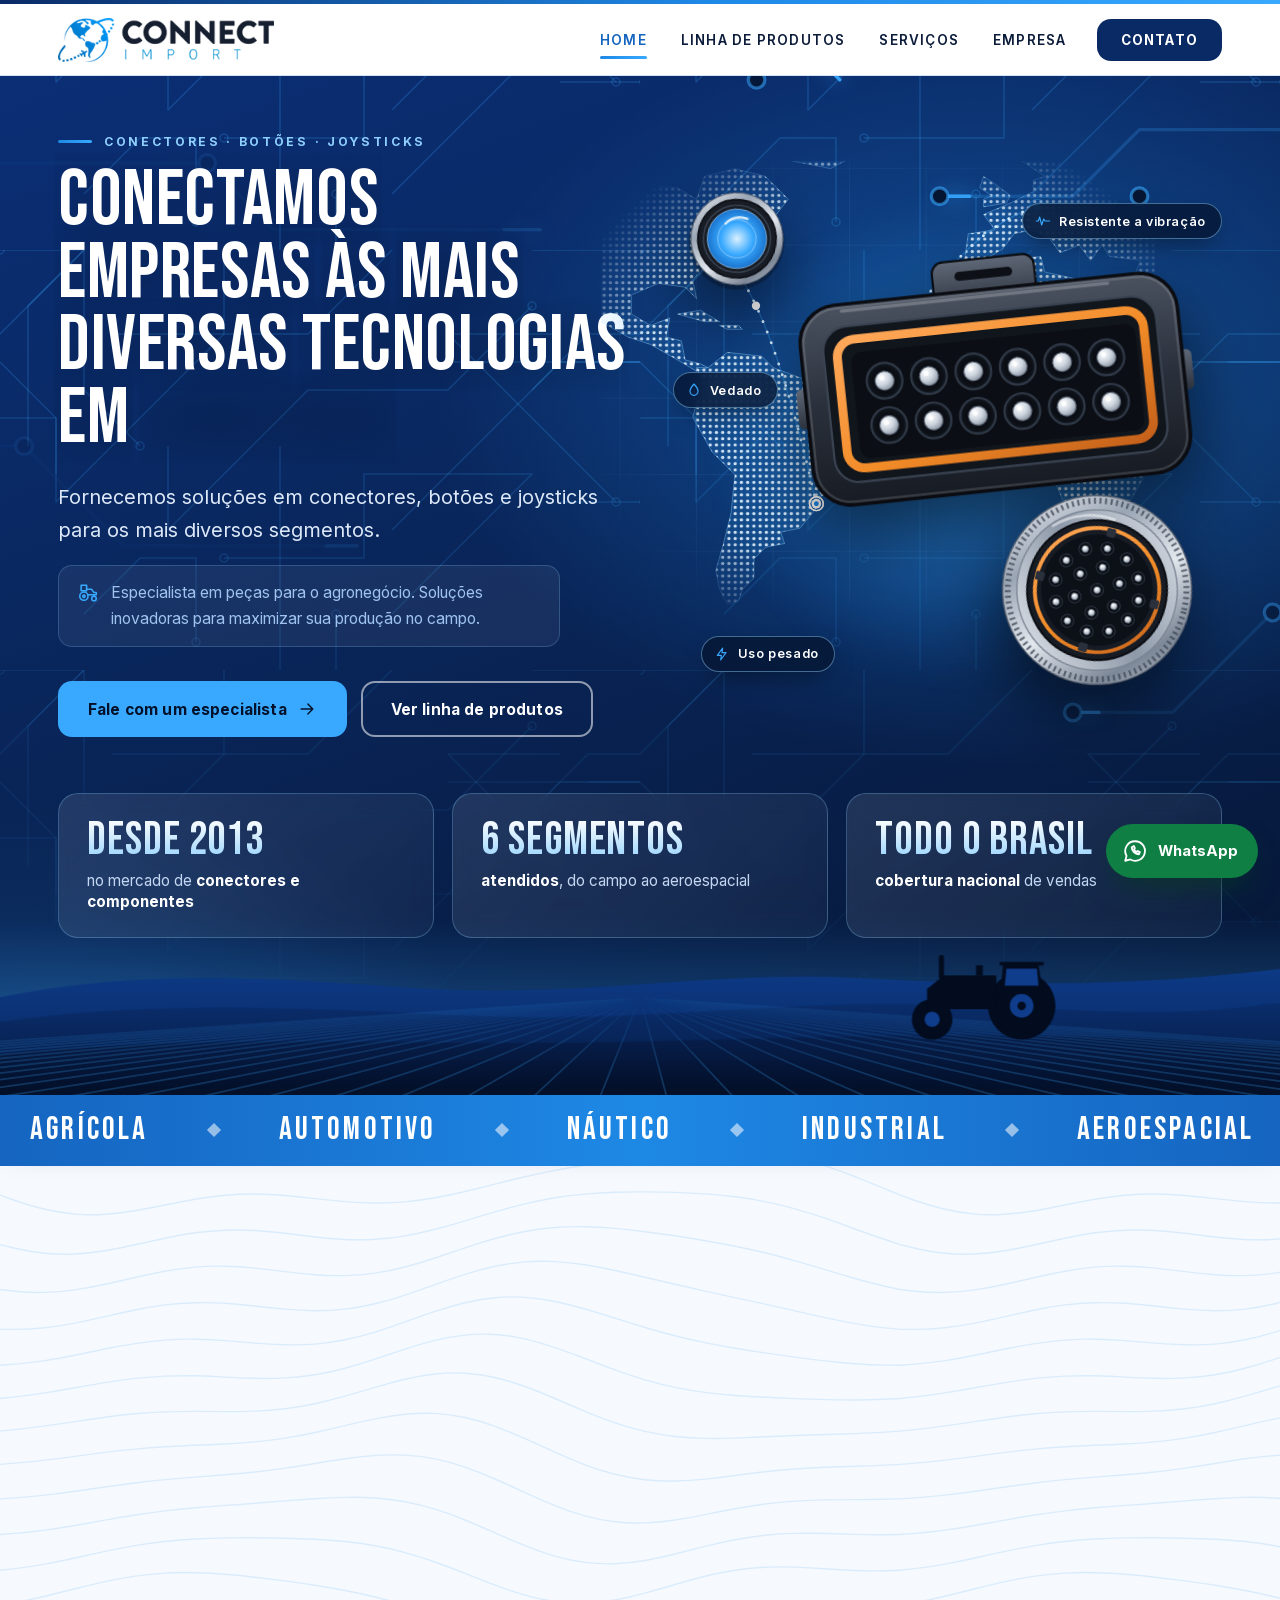
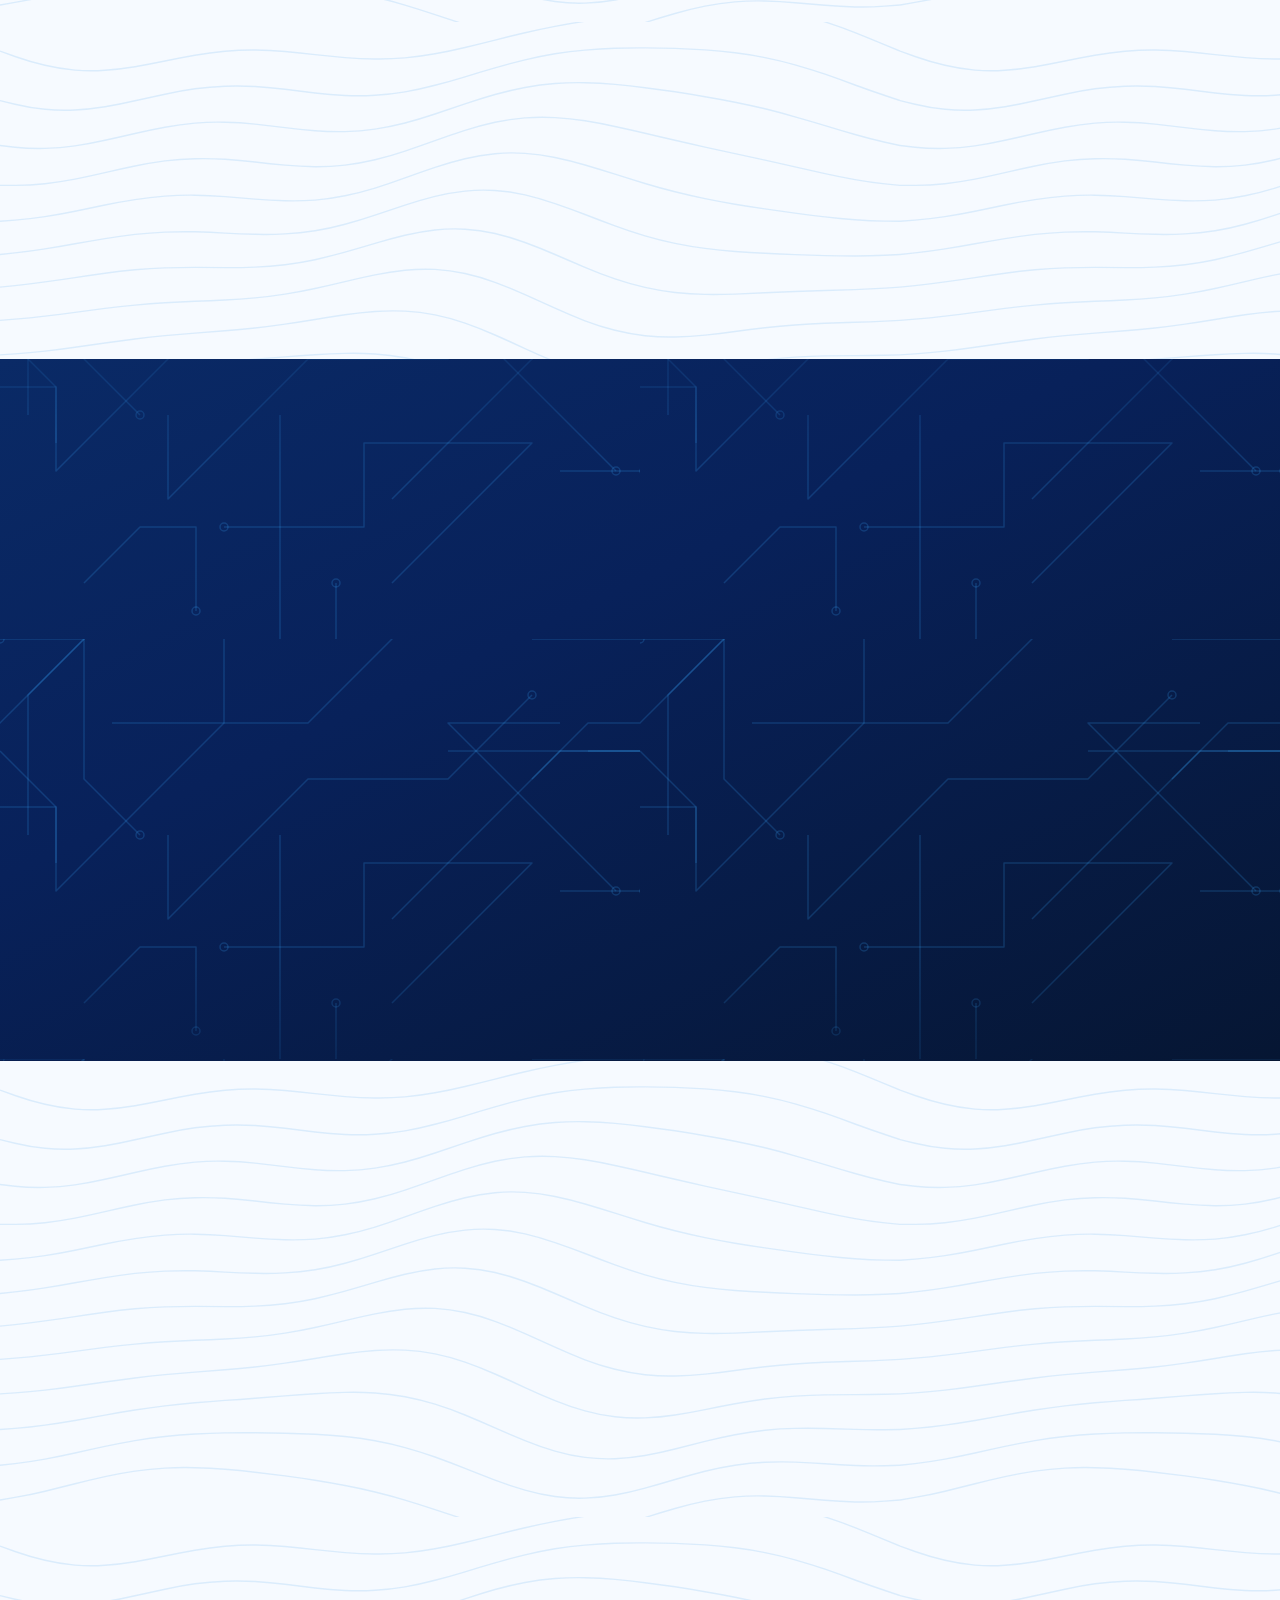
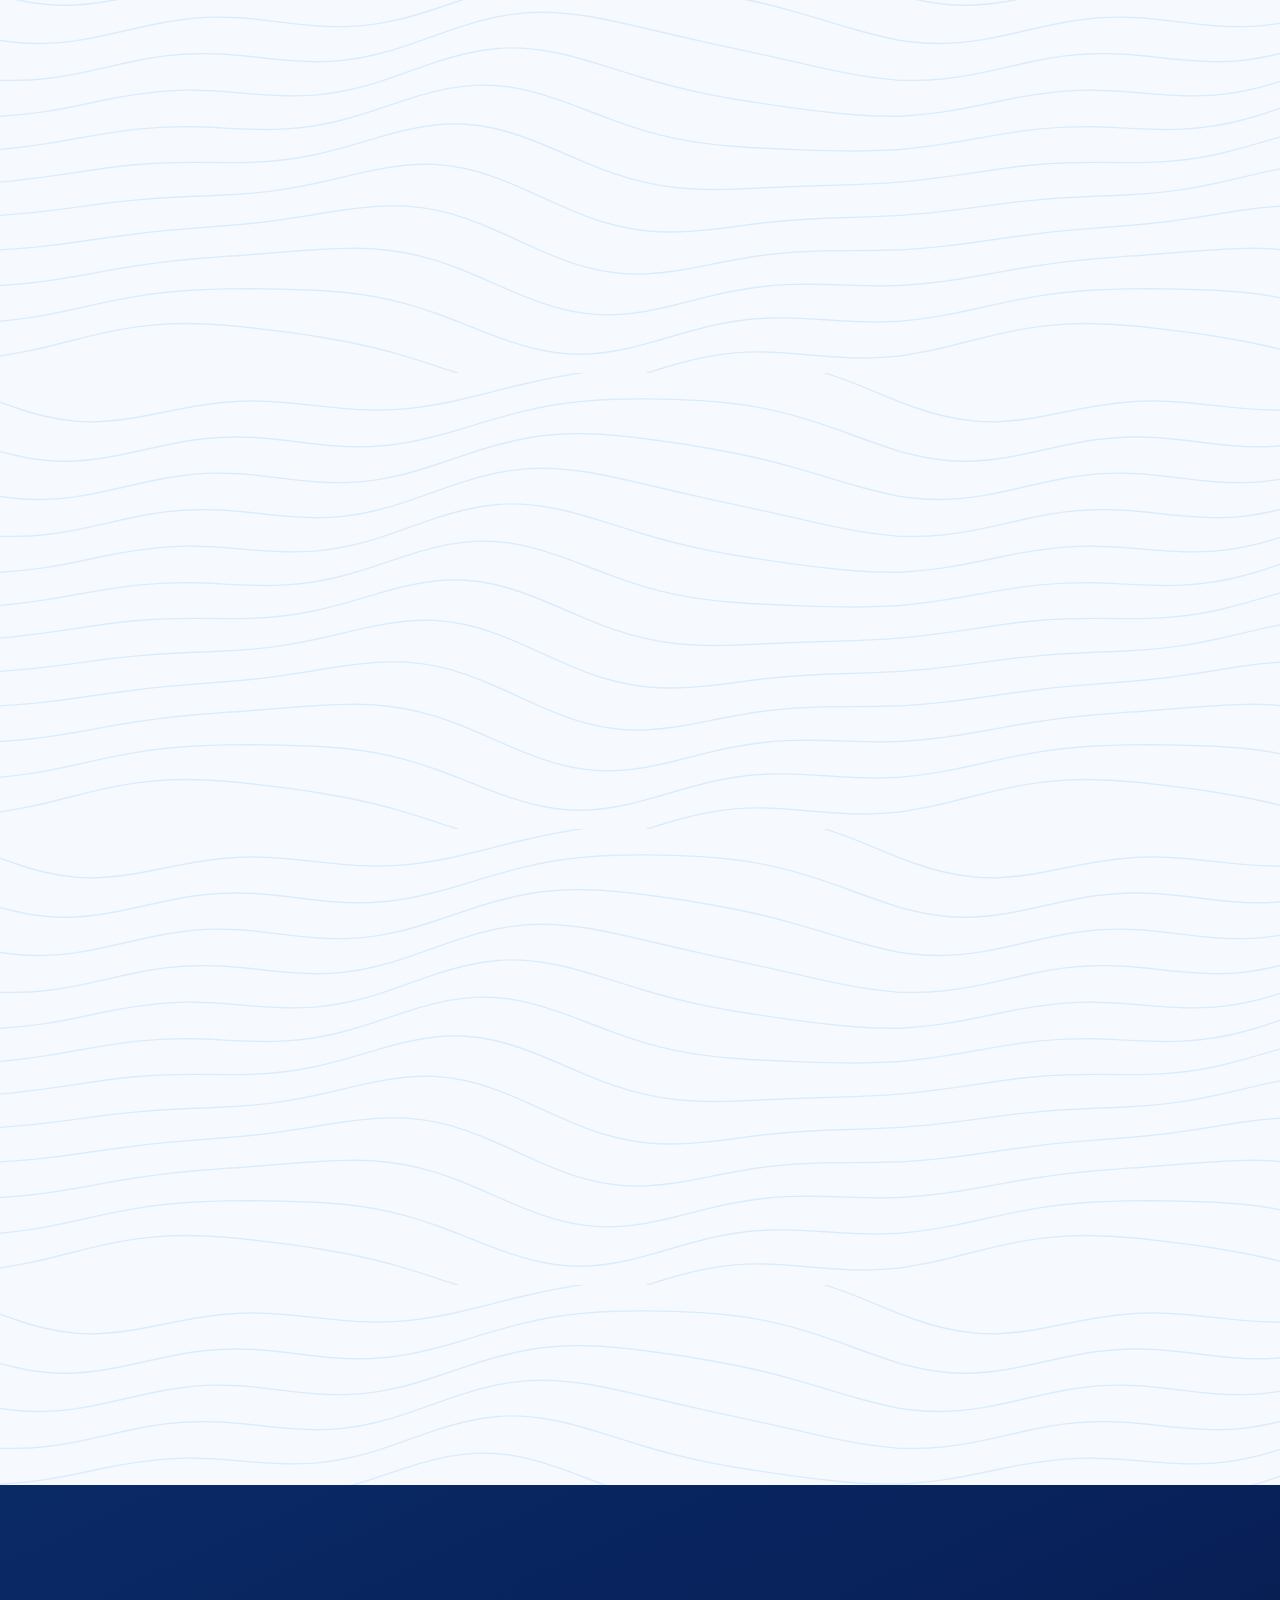
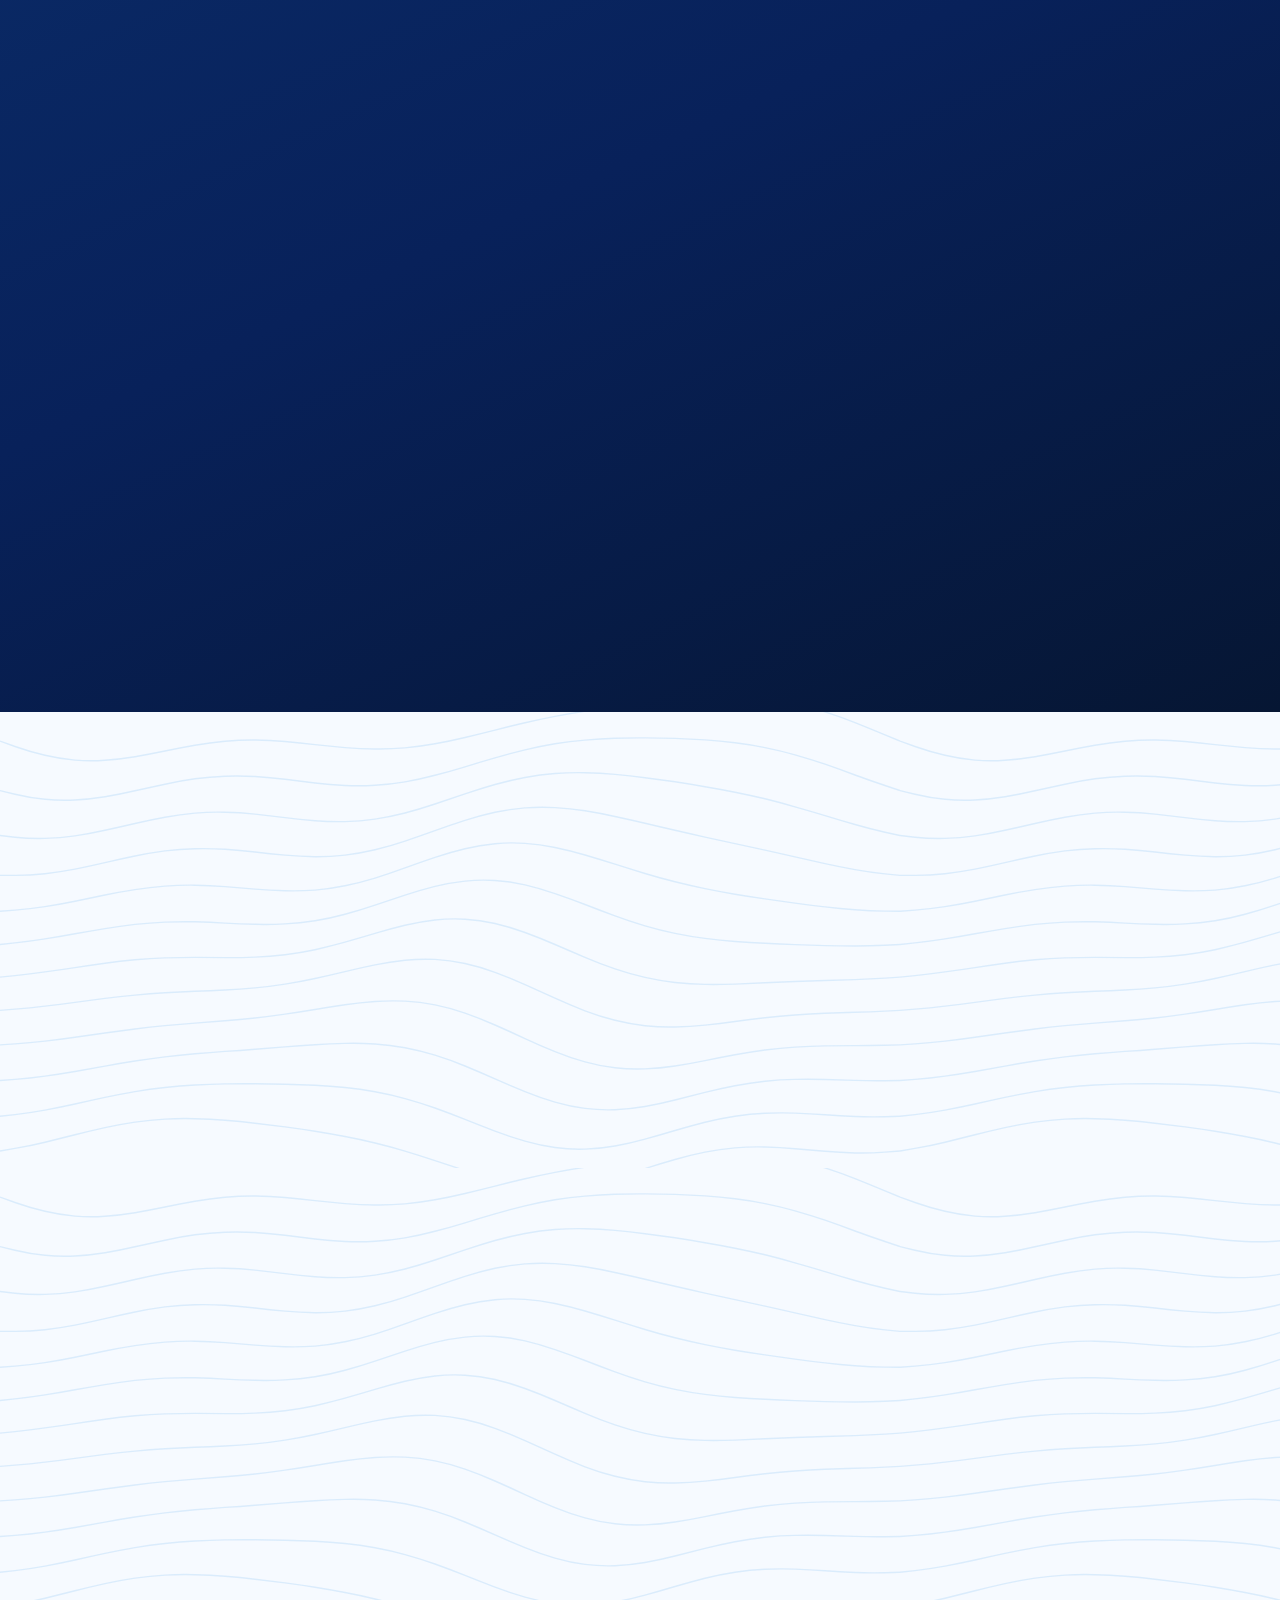
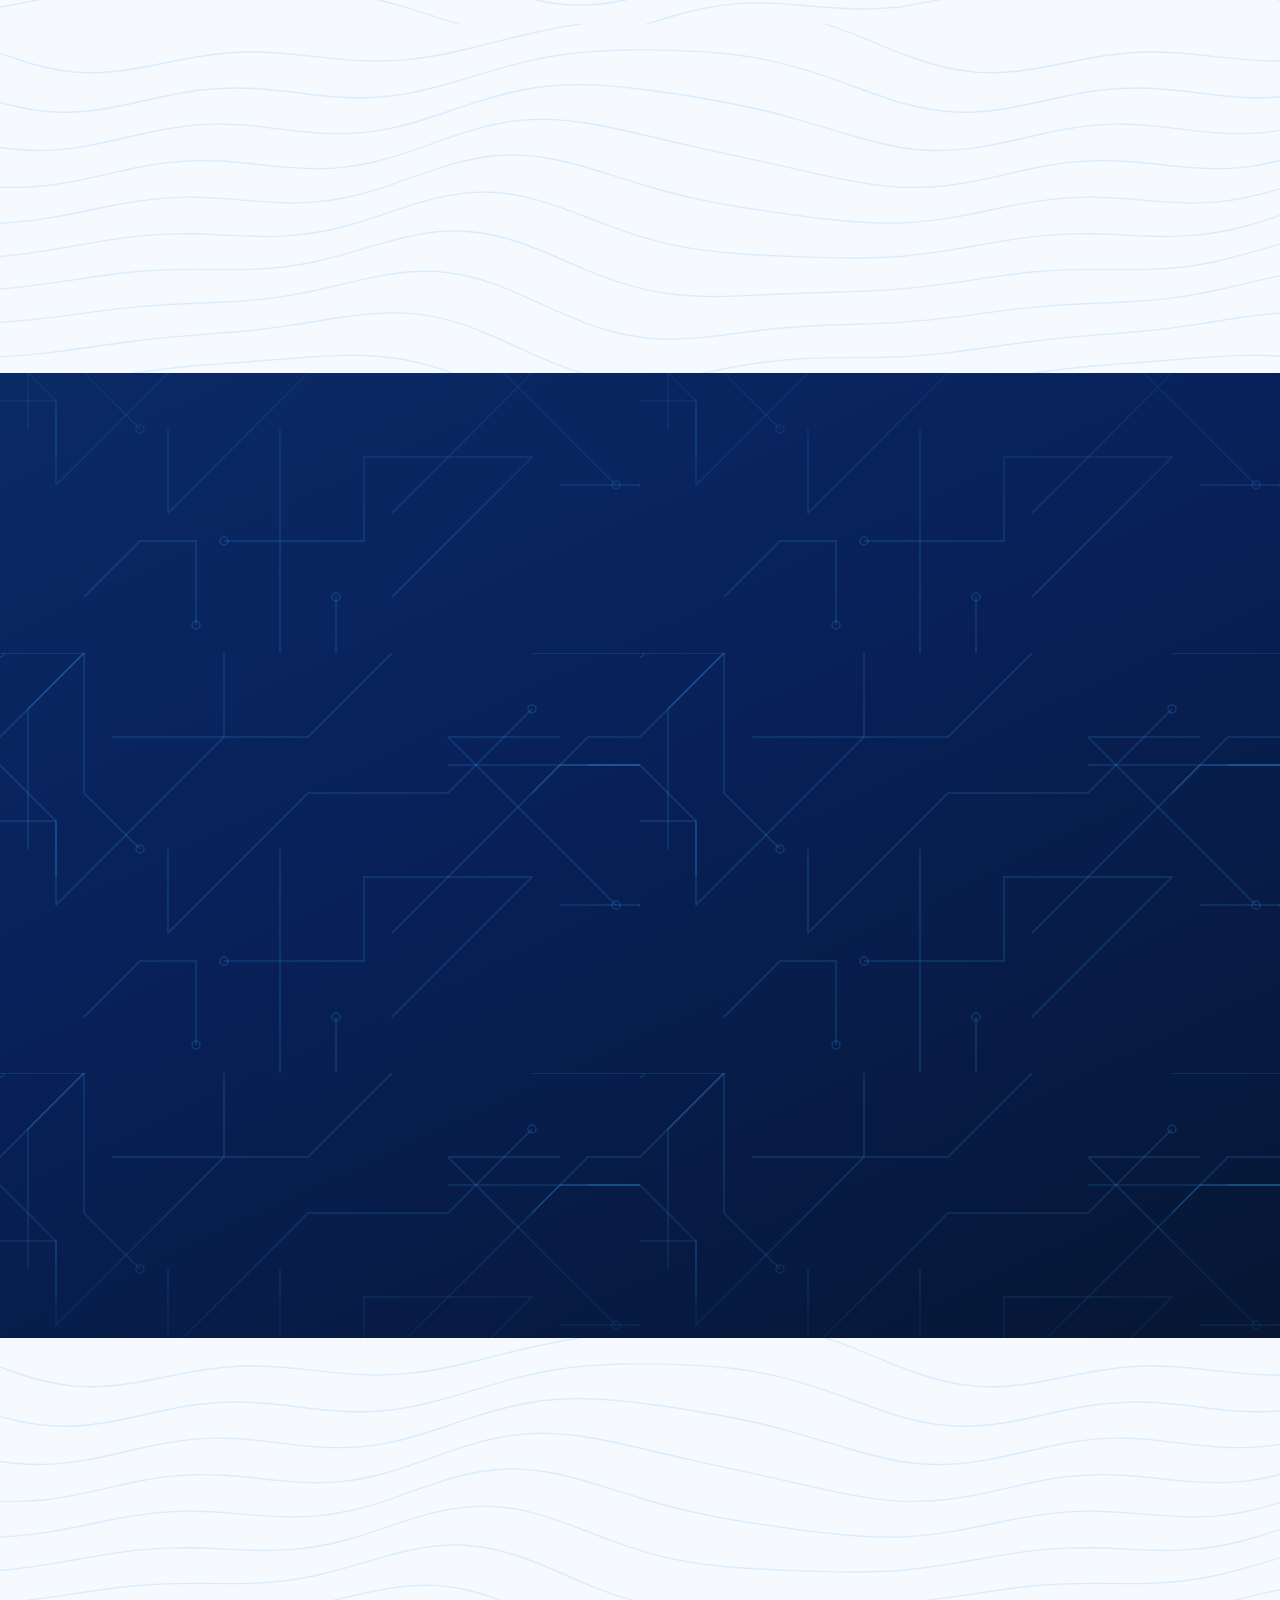
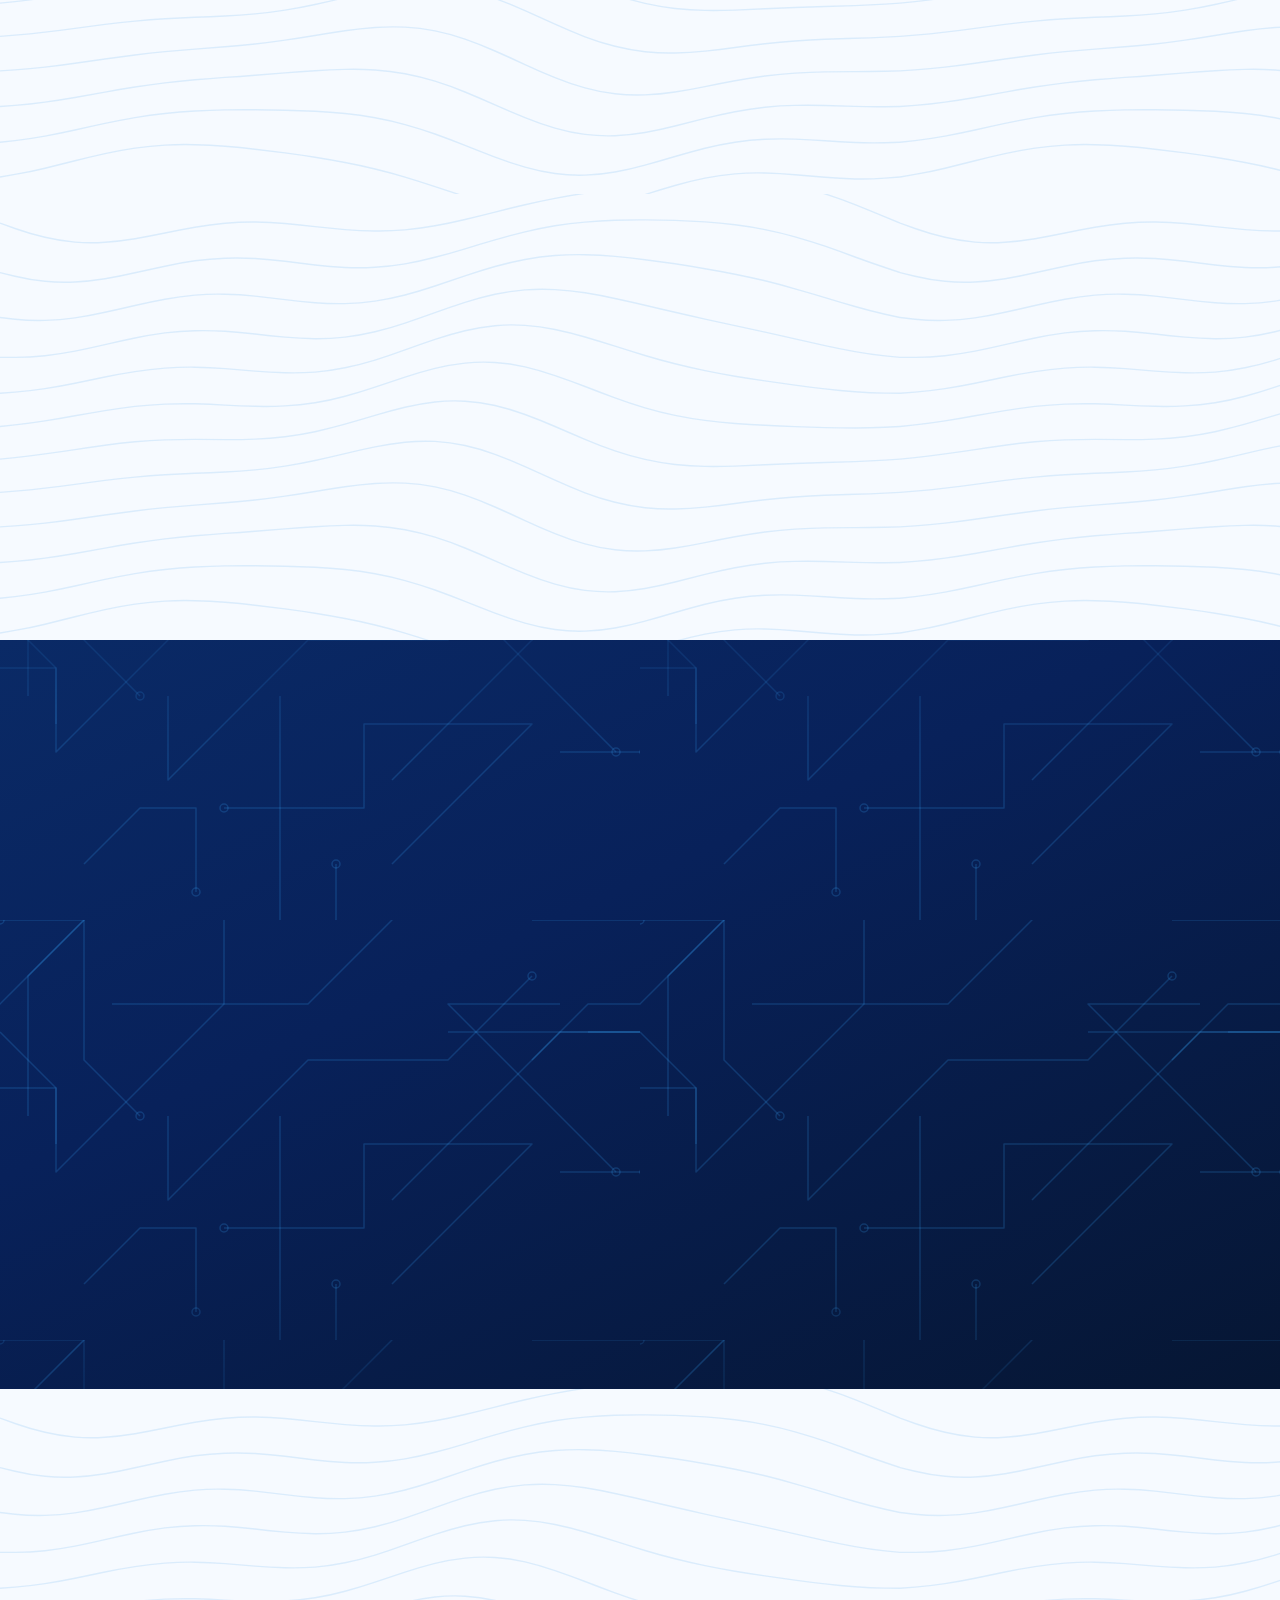
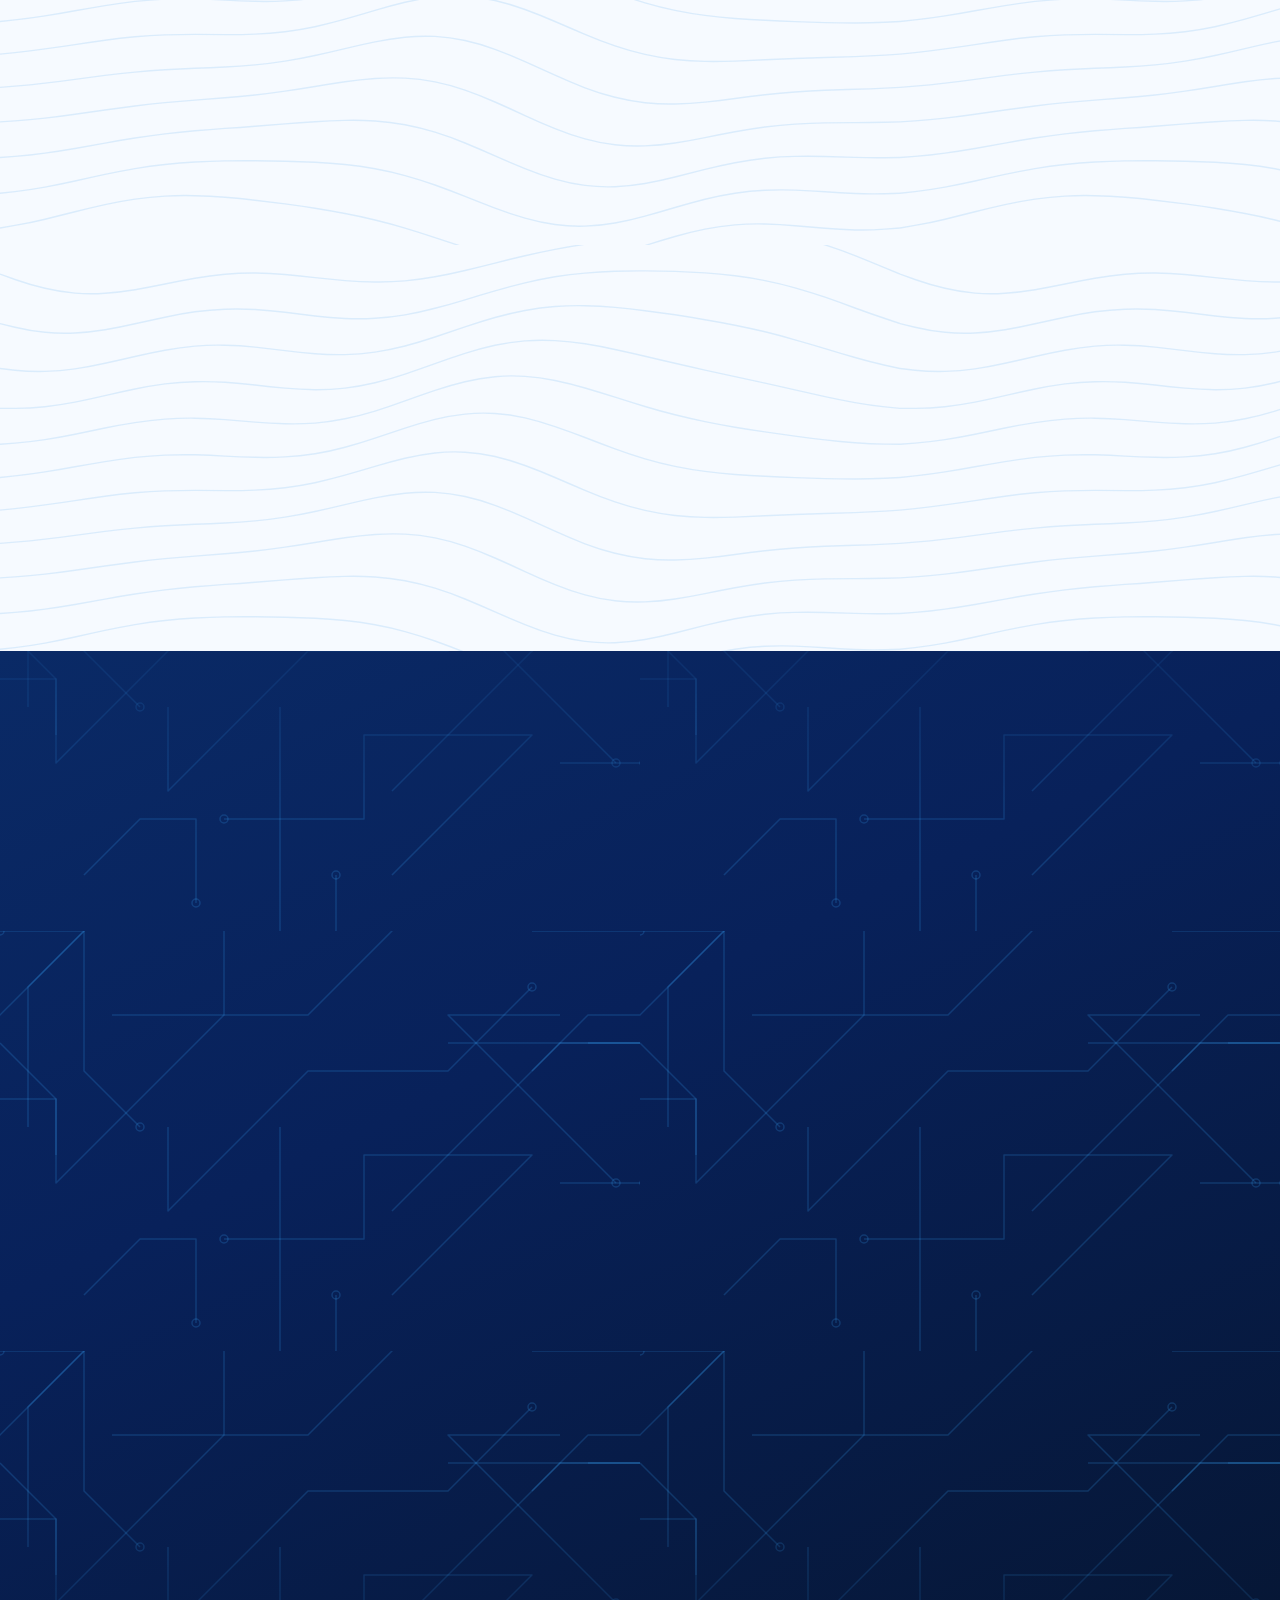
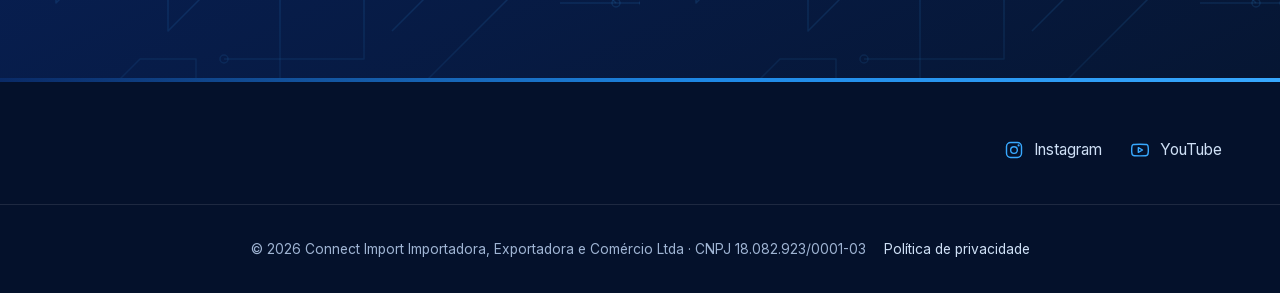
==== commit 88719278: "Remove link beacons.ai do rodapé, do sameAs e da política de privacidade" ====
--- a/index.html
+++ b/index.html
@@ -60,8 +60,7 @@
   },
   "sameAs": [
     "https://www.instagram.com/connectimportoficial/",
-    "https://www.youtube.com/@ConnectImport",
-    "https://beacons.ai/connectimport"
+    "https://www.youtube.com/@ConnectImport"
   ]
 }
 </script>
@@ -743,7 +742,6 @@
     <ul class="social" aria-label="Redes e links">
       <li><a href="https://www.instagram.com/connectimportoficial/" target="_blank" rel="noopener noreferrer"><svg class="i" aria-hidden="true"><use href="#i-insta"/></svg>Instagram <span class="sr">@connectimportoficial (abre em nova aba)</span></a></li>
       <li><a href="https://www.youtube.com/@ConnectImport" target="_blank" rel="noopener noreferrer"><svg class="i" aria-hidden="true"><use href="#i-yt"/></svg>YouTube <span class="sr">@connectimport (abre em nova aba)</span></a></li>
-      <li><a href="https://beacons.ai/connectimport" target="_blank" rel="noopener noreferrer"><svg class="i" aria-hidden="true"><use href="#i-link"/></svg>beacons.ai/connectimport<span class="sr"> (abre em nova aba)</span></a></li>
     </ul>
   </div>
   <div class="foot-bottom"><div class="container">
